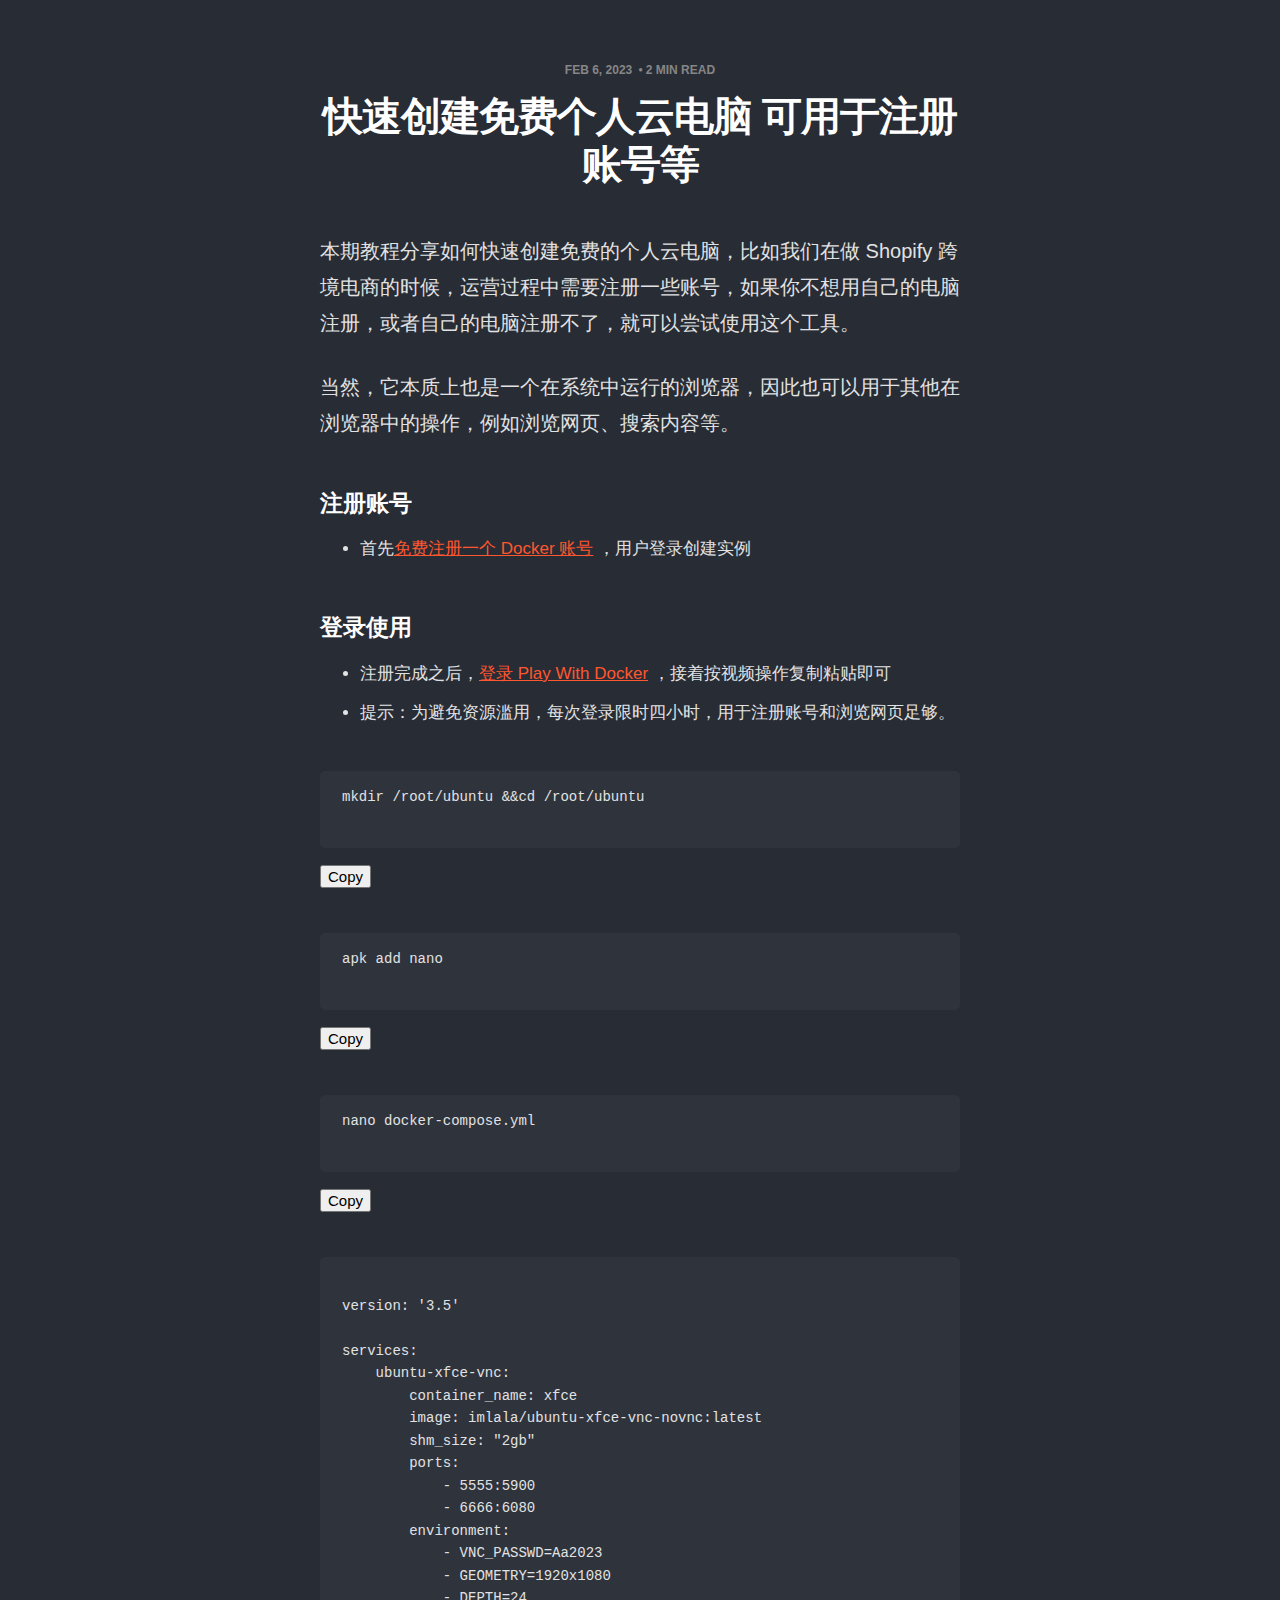
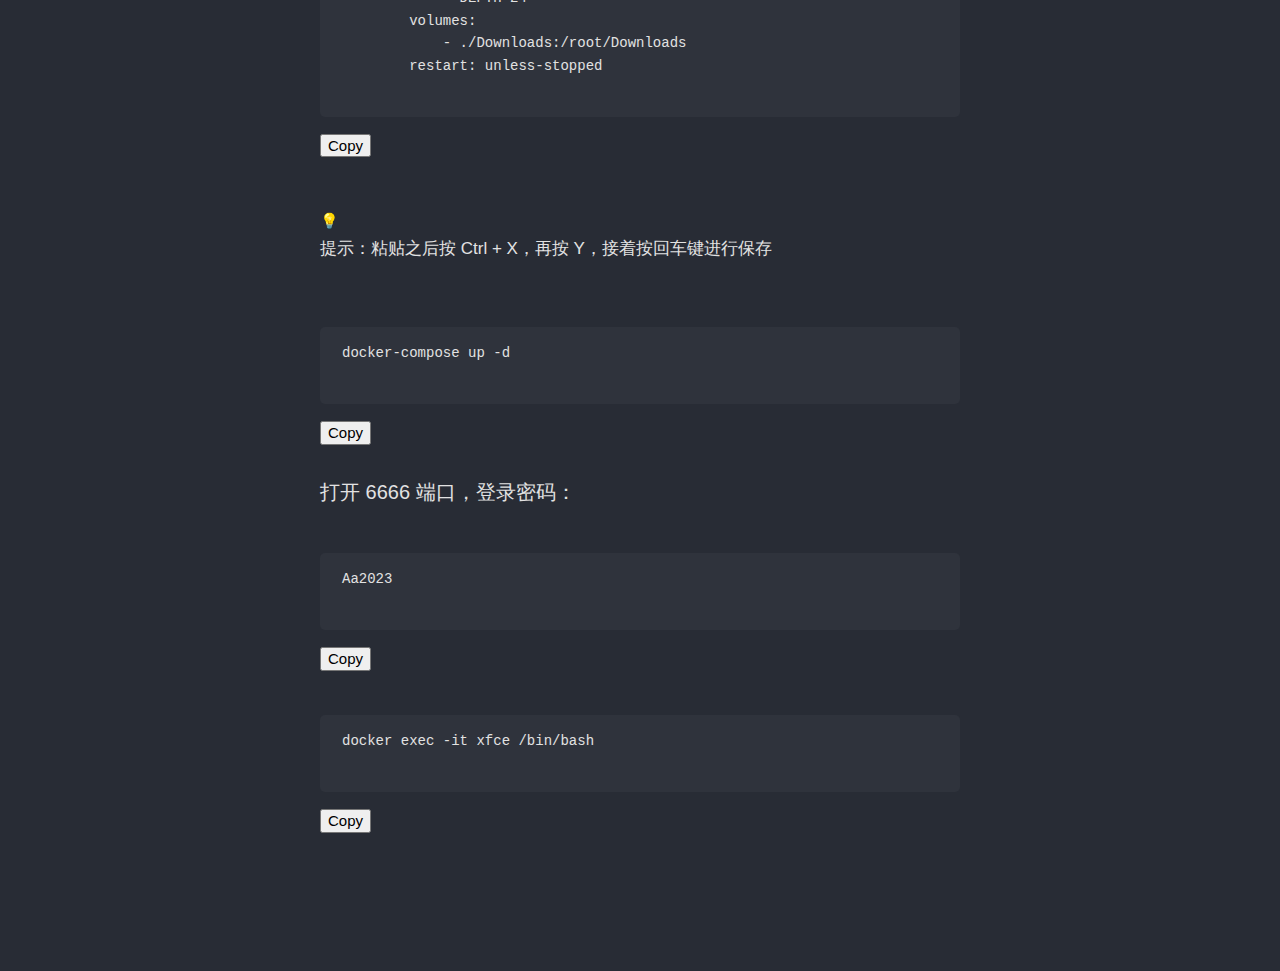
==== dockerdesktop.html @ c909bac1 "Add files via upload" ====
<!DOCTYPE html>
<html lang="en">
    <head>
        <meta charset="utf-8">
        <meta name="viewport" content="width=device-width, initial-scale=1">
        <meta name="ahrefs-site-verification" content="16fef26039db2aa30c9ab691113f0fcd83b87cba6eea56818a71599d41314922">
        <title> 快速创建免费个人云电脑 可用于注册账号等</title>
        <link rel="preload" href="3wotYKNnBQ.woff2" as="font" type="font/woff2" crossorigin/>
        <link rel="preload" href="shopify.css" as="style" onload="this.onload=null;this.rel='stylesheet'">
        <noscript>
            <link rel="stylesheet" href="shopify.css">
        </noscript>
        <style type="text/css">
            body {
                line-height: 1.8!important;
            }

            .single-content.gh-content.kg-canvas p {
                font-size: 2rem;
            }

            .topic-more {
                text-decoration: underline
            }

            .white_search_icon {
                color: #fff
            }

            .footer-nav .menu-item,.logo-text {
                color: #9e9e9e!important
            }

            @media screen and (max-width: 768px) {
                .footer-nav .menu-item {
                    margin:0 8px!important;
                    height: 50px
                }

                .mb_block {
                    display: block;
                }

                .mb_hide {
                    display: none;
                }
            }

            .footer-fishes {
                text-align: center;
                position: absolute;
                width: 100%;
                top: 75%
            }

            .fly-fish {
                z-index: -1;
                line-height: 0;
                height: 55vh
            }

            .notification {
                pointer-events: none;
                z-index: 90
            }

            .button {
                text-transform: uppercase
            }

            .button.loading .icon-loading,.theme-dark .theme-icon-dark,main {
                display: block
            }

            [type=checkbox],[type=radio] {
                padding: 0;
                box-sizing: border-box
            }

            .button-icon,.button-text,a,h1,h2,h3,h4,h5,h6 {
                color: var(--darker-gray-color)
            }

            button {
                overflow: visible
            }

            .logo,.menu-item-more,div[class^=col-] {
                position: relative
            }

            .button,body {
                background-color: var(--white-color)
            }

            table:not(.highlight) th {
                text-align: left
            }

            .feed-title {
                text-overflow: ellipsis
            }

            .feed-title {
                white-space: nowrap
            }

            html {
                -webkit-text-size-adjust: 100%
            }

            [type=checkbox],[type=radio],html {
                box-sizing: border-box
            }

            html {
                line-height: 1.15
            }

            h1 {
                font-size: 2em
            }

            code {
                font-family: monospace;
                font-size: 1em
            }

            a {
                background-color: transparent;
                text-decoration: none;
                transition: color .1s var(--animation-base)
            }

            b {
                font-weight: bolder
            }

            button {
                font-family: inherit;
                font-size: 100%;
                line-height: 1.15;
                margin: 0
            }

            body,h1,h2,h3,h4,h5,h6 {
                font-family: var(--font-base)
            }

            button {
                text-transform: none
            }

            [type=button],[type=reset],[type=submit],button {
                -webkit-appearance: button
            }

            [type=button]::-moz-focus-inner,[type=reset]::-moz-focus-inner,[type=submit]::-moz-focus-inner,button::-moz-focus-inner {
                border-style: none;
                padding: 0
            }

            [type=button]:-moz-focusring,[type=reset]:-moz-focusring,[type=submit]:-moz-focusring,button:-moz-focusring {
                outline: ButtonText dotted 1px
            }

            [type=number]::-webkit-inner-spin-button,[type=number]::-webkit-outer-spin-button {
                height: auto
            }

            [type=search] {
                -webkit-appearance: textfield;
                outline-offset: -2px
            }

            [type=search]::-webkit-search-decoration {
                -webkit-appearance: none
            }

            ::-webkit-file-upload-button {
                -webkit-appearance: button;
                font: inherit
            }

            summary {
                display: list-item
            }

            .button .icon-loading,.menu-item[href*="..."],.menu-item[href*="..."]~.menu-item,.search-button .icon-close,.theme-icon-dark,[hidden],template {
                display: none
            }

            :root {
                --brand-color: var(--ghost-accent-color, #ff572f);
                --primary-text-color: #333;
                --secondary-text-color: #999;
                --white-color: #fff;
                --lighter-gray-color: #f6f6f6;
                --light-gray-color: #e6e6e6;
                --mid-gray-color: #ccc;
                --dark-gray-color: #444;
                --darker-gray-color: #1a1a1a;
                --black-color: #000;
                --green-color: #28a745;
                --orange-color: #ffc107;
                --red-color: #dc3545;
                --facebook-color: #3b5998;
                --twitter-color: #1da1f2;
                --rss-color: #f26522;
                --animation-base: ease-in-out;
                --font-base: Mulish,-apple-system,BlinkMacSystemFont,Segoe UI,Helvetica,Arial,sans-serif;
                --font-serif: Lora,Times,serif;
                --font-mono: Menlo,Consolas,Monaco,Liberation Mono,Lucida Console,monospace;
                --navbar-height: 80px
            }

            html {
                font-size: 62.5%
            }

            *,:after,:before {
                box-sizing: inherit
            }

            body {
                margin: 0;
                text-rendering: optimizeLegibility;
                -webkit-font-smoothing: antialiased;
                -moz-osx-font-smoothing: grayscale;
                color: var(--primary-text-color);
                font-size: 1.5rem;
                line-height: 1.6;
                word-break: break-word
            }

            :not(pre)>code {
                background-color: var(--lighter-gray-color)
            }

            .button-icon:hover .icon,.feed:hover .feed-title,a:hover {
                opacity: .8
            }

            h1,h2,h3,h4,h5,h6 {
                font-weight: 800;
                line-height: 1.3;
                margin: 0 0 1.5rem
            }

            .feed-icon,.footer-nav .menu-item,table:not(.highlight) th {
                color: var(--secondary-text-color)
            }

            .header-right .menu-item {
                margin: 0
            }

            .container {
                margin-left: auto;
                margin-right: auto
            }

            ul {
                padding-left: 2rem
            }

            code {
                font-family: var(--font-mono);
                font-size: 14px
            }

            :not(pre)>code {
                border-radius: 3px;
                padding: .3rem .4rem
            }

            table:not(.highlight) {
                border-collapse: collapse;
                font-size: 1.5rem;
                width: 100%;
                word-break: normal
            }

            table:not(.highlight):not(.table) {
                -webkit-overflow-scrolling: touch;
                display: inline-block;
                overflow-x: auto;
                white-space: nowrap
            }

            .feed+.feed {
                border-top: 1px solid var(--light-gray-color)
            }

            table:not(.highlight) th {
                line-height: 1.5;
                padding: 1rem 1.5rem
            }

            .button:hover {
                border-color: var(--mid-gray-color)
            }

            .container {
                max-width: calc(1130px + 8vw);
                padding-left: 4vw;
                padding-right: 4vw;
                width: 100%
            }

            .row {
                display: flex;
                flex-wrap: wrap;
                margin-left: -20px;
                margin-right: -20px
            }

            div[class^=col-] {
                min-height: 1px;
                padding-left: 20px;
                padding-right: 20px;
                width: 100%
            }

            .col-1 {
                flex: 0 0 8.333333%;
                max-width: 8.333333%
            }

            .col-2 {
                flex: 0 0 16.666667%;
                max-width: 16.666667%
            }

            .col-3 {
                flex: 0 0 25%;
                max-width: 25%
            }

            .col-4 {
                flex: 0 0 33.333333%;
                max-width: 33.333333%
            }

            .col-5 {
                flex: 0 0 41.666667%;
                max-width: 41.666667%
            }

            .col-6 {
                flex: 0 0 50%;
                max-width: 50%
            }

            .col-7 {
                flex: 0 0 58.333333%;
                max-width: 58.333333%
            }

            .col-8 {
                flex: 0 0 66.666667%;
                max-width: 66.666667%
            }

            .col-9 {
                flex: 0 0 75%;
                max-width: 75%
            }

            .col-10 {
                flex: 0 0 83.333333%;
                max-width: 83.333333%
            }

            .col-11 {
                flex: 0 0 91.666667%;
                max-width: 91.666667%
            }

            .col-12 {
                flex: 0 0 100%;
                max-width: 100%
            }

            @media (min-width: 768px) {
                .col-md-1 {
                    flex:0 0 8.333333%;
                    max-width: 8.333333%
                }

                .col-md-2 {
                    flex: 0 0 16.666667%;
                    max-width: 16.666667%
                }

                .col-md-3 {
                    flex: 0 0 25%;
                    max-width: 25%
                }

                .col-md-4 {
                    flex: 0 0 33.333333%;
                    max-width: 33.333333%
                }

                .col-md-5 {
                    flex: 0 0 41.666667%;
                    max-width: 41.666667%
                }

                .col-md-6 {
                    flex: 0 0 50%;
                    max-width: 50%
                }

                .col-md-7 {
                    flex: 0 0 58.333333%;
                    max-width: 58.333333%
                }

                .col-md-8 {
                    flex: 0 0 66.666667%;
                    max-width: 66.666667%
                }

                .col-md-9 {
                    flex: 0 0 75%;
                    max-width: 75%
                }

                .col-md-10 {
                    flex: 0 0 83.333333%;
                    max-width: 83.333333%
                }

                .col-md-11 {
                    flex: 0 0 91.666667%;
                    max-width: 91.666667%
                }

                .col-md-12 {
                    flex: 0 0 100%;
                    max-width: 100%
                }
            }

            .button,.button-icon {
                align-items: center;
                display: inline-flex
            }

            .button {
                border: 1px solid var(--light-gray-color);
                border-radius: 3px;
                color: var(--brand-color);
                cursor: pointer;
                font-size: 11px;
                font-weight: 800;
                height: 36px;
                justify-content: center;
                letter-spacing: .5px;
                outline: 0;
                padding: 0 15px
            }

            .button-icon,.button-text {
                background-color: transparent;
                border: 0
            }

            .button-icon,.button-text {
                padding: 0;
                cursor: pointer;
                outline: 0
            }

            .button:hover,.footer-nav .menu-item:hover {
                opacity: 1
            }

            .button.loading {
                text-indent: -9999px
            }

            .button-icon {
                height: 30px;
                justify-content: center;
                width: 30px
            }

            .footer-nav,.main-nav,.site-footer,.site-header {
                align-items: center;
                display: flex
            }

            .button-text {
                line-height: inherit
            }

            symbol {
                fill: currentColor
            }

            .icon {
                height: 20px;
                width: 20px
            }

            .icon-loading {
                height: 26px;
                width: 26px
            }

            .site {
                display: flex;
                flex-direction: column;
                min-height: 100vh
            }

            .site-content {
                flex-grow: 1;
                padding: 6rem 0
            }

            .site-header {
                height: var(--navbar-height)
            }

            .header-left,.header-right {
                align-items: center;
                display: flex;
                flex: 2
            }

            .header-right {
                justify-content: flex-end
            }

            .header-right .menu-item+.menu-item {
                margin-left: 2rem
            }

            .logo-text {
                color: var(--secondary-text-color);
                font-size: 1.8rem;
                font-weight: 800
            }

            .logo-image {
                max-height: 50px
            }

            .logo-image.white {
                left: 0;
                opacity: 0;
                position: absolute;
                top: 0
            }

            .menu-item {
                font-weight: 700;
                margin: 0 1.5rem
            }

            .menu-item-button {
                margin: 0 .7rem
            }

            .menu-item-more .icon {
                height: 24px;
                width: 24px
            }

            .site-footer {
                flex-direction: column;
                padding: 3rem 0 4.5rem
            }

            .footer-nav {
                flex-wrap: wrap;
                justify-content: center;
                margin-top: .5rem
            }

            .footer-nav .menu-item {
                align-items: center;
                display: flex;
                font-size: 1.8rem;
                font-weight: 400;
                margin: 0
            }

            .footer-nav .menu-item+.menu-item:before {
                content: "\02022";
                font-family: serif;
                line-height: 1;
                padding: 0 .7rem
            }

            .theme-icon {
                height: 1.1rem;
                width: 1.1rem
            }

            .tag-list-item+.tag-list-item,.theme-text {
                margin-left: .3rem
            }

            .feed,.feed-title {
                overflow: hidden
            }

            .tag-list-item:before,.tag-name:before {
                content: "#"
            }

            .feed {
                align-items: center;
                display: flex;
                line-height: 1;
                padding: 1.5rem 0;
                position: relative
            }

            .feed:hover .feed-right {
                margin-right: 1.6rem
            }

            .feed:hover .feed-icon {
                transform: translateX(.4rem)
            }

            .feed-title {
                flex-grow: 1;
                font-size: 1.6rem;
                font-weight: 400;
                margin-bottom: 0;
                padding-right: 1rem
            }

            .feed-right {
                align-items: center;
                display: flex;
                transition: margin .2s var(--animation-base)
            }

            .feed-icon {
                height: 16px;
                position: absolute;
                right: 0;
                transform: translateX(2rem);
                transition: transform .2s var(--animation-base);
                width: 16px
            }

            @-webkit-keyframes scaleOut {
                0% {
                    transform: scale(0)
                }

                to {
                    opacity: 0;
                    transform: scale(1)
                }
            }

            @keyframes scaleOut {
                0% {
                    transform: scale(0)
                }

                to {
                    opacity: 0;
                    transform: scale(1)
                }
            }

            .tag {
                margin-bottom: 4.5rem;
                text-align: center
            }

            .tag-name {
                color: var(--brand-color);
                font-size: 2.4rem;
                margin-bottom: 0
            }

            .tag-description {
                margin: 1rem auto 0;
                max-width: 500px
            }

            .tag-list {
                font-weight: 700;
                margin-top: 2rem
            }

            .notification {
                align-items: center;
                background-color: var(--white-color);
                display: flex
            }

            .notification {
                border-top: 3px solid var(--green-color);
                font-size: 1.6rem;
                font-weight: 700;
                justify-content: center;
                left: 0;
                line-height: 1.4;
                padding: 20px 60px;
                position: fixed;
                right: 0;
                top: 0;
                transform: translateY(-100%);
                transition-duration: .3s;
                transition-property: box-shadow,transform;
                transition-timing-function: var(--animation-base);
                visibility: hidden
            }

            .notification-close {
                margin-top: -15px;
                position: absolute;
                right: 15px;
                top: 50%
            }

            @media (max-width: 767px) {
                :root {
                    --navbar-height:70px
                }

                .site-content {
                    padding: 3rem 0
                }

                .tag {
                    margin-bottom: 2.5rem
                }

                .notification {
                    justify-content: flex-start;
                    padding: 15px 60px 15px 20px
                }
            }

            .theme-dark .logo-image.logo-image.white {
                opacity: 1
            }

            @-webkit-keyframes clockwise {
                0% {
                    transform: rotate(0)
                }

                to {
                    transform: rotate(1turn)
                }
            }

            @keyframes clockwise {
                0% {
                    transform: rotate(0)
                }

                to {
                    transform: rotate(1turn)
                }
            }

            @-webkit-keyframes donut-rotate {
                0%,to {
                    transform: rotate(0)
                }

                50% {
                    transform: rotate(-140deg)
                }
            }

            @keyframes donut-rotate {
                0%,to {
                    transform: rotate(0)
                }

                50% {
                    transform: rotate(-140deg)
                }
            }

            .theme-dark .logo-image.white+.logo-image {
                opacity: 0
            }

            @-webkit-keyframes bounceIn {
                0%,20%,40%,60%,80%,to {
                    -webkit-animation-timing-function: cubic-bezier(.215,.61,.355,1);
                    animation-timing-function: cubic-bezier(.215,.61,.355,1)
                }

                0% {
                    opacity: 0;
                    transform: scale3d(.7,.7,.7)
                }

                40% {
                    transform: scale3d(1.1,1.1,1.1)
                }

                to {
                    opacity: 1;
                    transform: scaleX(1)
                }
            }

            @keyframes bounceIn {
                0%,20%,40%,60%,80%,to {
                    -webkit-animation-timing-function: cubic-bezier(.215,.61,.355,1);
                    animation-timing-function: cubic-bezier(.215,.61,.355,1)
                }

                0% {
                    opacity: 0;
                    transform: scale3d(.7,.7,.7)
                }

                40% {
                    transform: scale3d(1.1,1.1,1.1)
                }

                to {
                    opacity: 1;
                    transform: scaleX(1)
                }
            }

            @-webkit-keyframes zoomOut {
                0% {
                    opacity: 1
                }

                50% {
                    opacity: 0;
                    transform: scale3d(.7,.7,.7)
                }

                to {
                    opacity: 0
                }
            }

            @keyframes zoomOut {
                0% {
                    opacity: 1
                }

                50% {
                    opacity: 0;
                    transform: scale3d(.7,.7,.7)
                }

                to {
                    opacity: 0
                }
            }

            .theme-dark:root {
                --primary-text-color: #e2e2e2;
                --secondary-text-color: #868686;
                --white-color: #282c35;
                --lighter-gray-color: #2f333c;
                --light-gray-color: #3b3e46;
                --mid-gray-color: #666;
                --dark-gray-color: #e6e6e6;
                --darker-gray-color: #fff
            }

            @media (prefers-color-scheme: dark) {
                html:not(.theme-light):root {
                    --primary-text-color:#e2e2e2;
                    --secondary-text-color: #868686;
                    --white-color: #282c35;
                    --lighter-gray-color: #2f333c;
                    --light-gray-color: #3b3e46;
                    --mid-gray-color: #666;
                    --dark-gray-color: #e6e6e6;
                    --darker-gray-color: #fff
                }

                html:not(.theme-light) .logo-image.white+.logo-image {
                    opacity: 0
                }

                html:not(.theme-light) .logo-image.logo-image.white {
                    opacity: 1
                }
            }

            @font-face {
                font-family: Lora;
                font-style: italic;
                font-weight: 400;
                font-display: swap;
                src: url(https://fonts.gstatic.com/s/lora/v26/0QIhMX1D_JOuMw_LLPtLtfOm84TX.woff2) format("woff2");
                unicode-range: U+0460-052F,U+1C80-1C88,U+20B4,U+2DE0-2DFF,U+A640-A69F,U+FE2E-FE2F
            }

            @font-face {
                font-family: Lora;
                font-style: italic;
                font-weight: 400;
                font-display: swap;
                src: url(https://fonts.gstatic.com/s/lora/v26/0QIhMX1D_JOuMw_LJftLtfOm84TX.woff2) format("woff2");
                unicode-range: U+0301,U+0400-045F,U+0490-0491,U+04B0-04B1,U+2116
            }

            @font-face {
                font-family: Lora;
                font-style: italic;
                font-weight: 400;
                font-display: swap;
                src: url(https://fonts.gstatic.com/s/lora/v26/0QIhMX1D_JOuMw_LLvtLtfOm84TX.woff2) format("woff2");
                unicode-range: U+0102-0103,U+0110-0111,U+0128-0129,U+0168-0169,U+01A0-01A1,U+01AF-01B0,U+1EA0-1EF9,U+20AB
            }

            @font-face {
                font-family: Lora;
                font-style: italic;
                font-weight: 400;
                font-display: swap;
                src: url(https://fonts.gstatic.com/s/lora/v26/0QIhMX1D_JOuMw_LL_tLtfOm84TX.woff2) format("woff2");
                unicode-range: U+0100-024F,U+0259,U+1E00-1EFF,U+2020,U+20A0-20AB,U+20AD-20CF,U+2113,U+2C60-2C7F,U+A720-A7FF
            }

            @font-face {
                font-family: Lora;
                font-style: italic;
                font-weight: 400;
                font-display: swap;
                src: url(https://fonts.gstatic.com/s/lora/v26/0QIhMX1D_JOuMw_LIftLtfOm8w.woff2) format("woff2");
                unicode-range: U+0000-00FF,U+0131,U+0152-0153,U+02BB-02BC,U+02C6,U+02DA,U+02DC,U+2000-206F,U+2074,U+20AC,U+2122,U+2191,U+2193,U+2212,U+2215,U+FEFF,U+FFFD
            }

            @font-face {
                font-family: Lora;
                font-style: italic;
                font-weight: 700;
                font-display: swap;
                src: url(https://fonts.gstatic.com/s/lora/v26/0QIhMX1D_JOuMw_LLPtLtfOm84TX.woff2) format("woff2");
                unicode-range: U+0460-052F,U+1C80-1C88,U+20B4,U+2DE0-2DFF,U+A640-A69F,U+FE2E-FE2F
            }

            @font-face {
                font-family: Lora;
                font-style: italic;
                font-weight: 700;
                font-display: swap;
                src: url(https://fonts.gstatic.com/s/lora/v26/0QIhMX1D_JOuMw_LJftLtfOm84TX.woff2) format("woff2");
                unicode-range: U+0301,U+0400-045F,U+0490-0491,U+04B0-04B1,U+2116
            }

            @font-face {
                font-family: Lora;
                font-style: italic;
                font-weight: 700;
                font-display: swap;
                src: url(https://fonts.gstatic.com/s/lora/v26/0QIhMX1D_JOuMw_LLvtLtfOm84TX.woff2) format("woff2");
                unicode-range: U+0102-0103,U+0110-0111,U+0128-0129,U+0168-0169,U+01A0-01A1,U+01AF-01B0,U+1EA0-1EF9,U+20AB
            }

            @font-face {
                font-family: Lora;
                font-style: italic;
                font-weight: 700;
                font-display: swap;
                src: url(https://fonts.gstatic.com/s/lora/v26/0QIhMX1D_JOuMw_LL_tLtfOm84TX.woff2) format("woff2");
                unicode-range: U+0100-024F,U+0259,U+1E00-1EFF,U+2020,U+20A0-20AB,U+20AD-20CF,U+2113,U+2C60-2C7F,U+A720-A7FF
            }

            @font-face {
                font-family: Lora;
                font-style: italic;
                font-weight: 700;
                font-display: swap;
                src: url(https://fonts.gstatic.com/s/lora/v26/0QIhMX1D_JOuMw_LIftLtfOm8w.woff2) format("woff2");
                unicode-range: U+0000-00FF,U+0131,U+0152-0153,U+02BB-02BC,U+02C6,U+02DA,U+02DC,U+2000-206F,U+2074,U+20AC,U+2122,U+2191,U+2193,U+2212,U+2215,U+FEFF,U+FFFD
            }

            @font-face {
                font-family: Lora;
                font-style: normal;
                font-weight: 400;
                font-display: swap;
                src: url(https://fonts.gstatic.com/s/lora/v26/0QIvMX1D_JOuMwf7I_FMl_GW8g.woff2) format("woff2");
                unicode-range: U+0460-052F,U+1C80-1C88,U+20B4,U+2DE0-2DFF,U+A640-A69F,U+FE2E-FE2F
            }

            @font-face {
                font-family: Lora;
                font-style: normal;
                font-weight: 400;
                font-display: swap;
                src: url(https://fonts.gstatic.com/s/lora/v26/0QIvMX1D_JOuMw77I_FMl_GW8g.woff2) format("woff2");
                unicode-range: U+0301,U+0400-045F,U+0490-0491,U+04B0-04B1,U+2116
            }

            @font-face {
                font-family: Lora;
                font-style: normal;
                font-weight: 400;
                font-display: swap;
                src: url(https://fonts.gstatic.com/s/lora/v26/0QIvMX1D_JOuMwX7I_FMl_GW8g.woff2) format("woff2");
                unicode-range: U+0102-0103,U+0110-0111,U+0128-0129,U+0168-0169,U+01A0-01A1,U+01AF-01B0,U+1EA0-1EF9,U+20AB
            }

            @font-face {
                font-family: Lora;
                font-style: normal;
                font-weight: 400;
                font-display: swap;
                src: url(https://fonts.gstatic.com/s/lora/v26/0QIvMX1D_JOuMwT7I_FMl_GW8g.woff2) format("woff2");
                unicode-range: U+0100-024F,U+0259,U+1E00-1EFF,U+2020,U+20A0-20AB,U+20AD-20CF,U+2113,U+2C60-2C7F,U+A720-A7FF
            }

            @font-face {
                font-family: Lora;
                font-style: normal;
                font-weight: 400;
                font-display: swap;
                src: url(https://fonts.gstatic.com/s/lora/v26/0QIvMX1D_JOuMwr7I_FMl_E.woff2) format("woff2");
                unicode-range: U+0000-00FF,U+0131,U+0152-0153,U+02BB-02BC,U+02C6,U+02DA,U+02DC,U+2000-206F,U+2074,U+20AC,U+2122,U+2191,U+2193,U+2212,U+2215,U+FEFF,U+FFFD
            }

            @font-face {
                font-family: Lora;
                font-style: normal;
                font-weight: 700;
                font-display: swap;
                src: url(https://fonts.gstatic.com/s/lora/v26/0QIvMX1D_JOuMwf7I_FMl_GW8g.woff2) format("woff2");
                unicode-range: U+0460-052F,U+1C80-1C88,U+20B4,U+2DE0-2DFF,U+A640-A69F,U+FE2E-FE2F
            }

            @font-face {
                font-family: Lora;
                font-style: normal;
                font-weight: 700;
                font-display: swap;
                src: url(https://fonts.gstatic.com/s/lora/v26/0QIvMX1D_JOuMw77I_FMl_GW8g.woff2) format("woff2");
                unicode-range: U+0301,U+0400-045F,U+0490-0491,U+04B0-04B1,U+2116
            }

            @font-face {
                font-family: Lora;
                font-style: normal;
                font-weight: 700;
                font-display: swap;
                src: url(https://fonts.gstatic.com/s/lora/v26/0QIvMX1D_JOuMwX7I_FMl_GW8g.woff2) format("woff2");
                unicode-range: U+0102-0103,U+0110-0111,U+0128-0129,U+0168-0169,U+01A0-01A1,U+01AF-01B0,U+1EA0-1EF9,U+20AB
            }

            @font-face {
                font-family: Lora;
                font-style: normal;
                font-weight: 700;
                font-display: swap;
                src: url(https://fonts.gstatic.com/s/lora/v26/0QIvMX1D_JOuMwT7I_FMl_GW8g.woff2) format("woff2");
                unicode-range: U+0100-024F,U+0259,U+1E00-1EFF,U+2020,U+20A0-20AB,U+20AD-20CF,U+2113,U+2C60-2C7F,U+A720-A7FF
            }

            @font-face {
                font-family: Lora;
                font-style: normal;
                font-weight: 700;
                font-display: swap;
                src: url(https://fonts.gstatic.com/s/lora/v26/0QIvMX1D_JOuMwr7I_FMl_E.woff2) format("woff2");
                unicode-range: U+0000-00FF,U+0131,U+0152-0153,U+02BB-02BC,U+02C6,U+02DA,U+02DC,U+2000-206F,U+2074,U+20AC,U+2122,U+2191,U+2193,U+2212,U+2215,U+FEFF,U+FFFD
            }

            @font-face {
                font-family: Mulish;
                font-style: italic;
                font-weight: 400;
                font-display: swap;
                src: url(https://fonts.gstatic.com/s/mulish/v12/1Pttg83HX_SGhgqk2joiaqRFB_ie_Vo.woff2) format("woff2");
                unicode-range: U+0460-052F,U+1C80-1C88,U+20B4,U+2DE0-2DFF,U+A640-A69F,U+FE2E-FE2F
            }

            @font-face {
                font-family: Mulish;
                font-style: italic;
                font-weight: 400;
                font-display: swap;
                src: url(https://fonts.gstatic.com/s/mulish/v12/1Pttg83HX_SGhgqk2joraqRFB_ie_Vo.woff2) format("woff2");
                unicode-range: U+0301,U+0400-045F,U+0490-0491,U+04B0-04B1,U+2116
            }

            @font-face {
                font-family: Mulish;
                font-style: italic;
                font-weight: 400;
                font-display: swap;
                src: url(https://fonts.gstatic.com/s/mulish/v12/1Pttg83HX_SGhgqk2jogaqRFB_ie_Vo.woff2) format("woff2");
                unicode-range: U+0102-0103,U+0110-0111,U+0128-0129,U+0168-0169,U+01A0-01A1,U+01AF-01B0,U+1EA0-1EF9,U+20AB
            }

            @font-face {
                font-family: Mulish;
                font-style: italic;
                font-weight: 400;
                font-display: swap;
                src: url(https://fonts.gstatic.com/s/mulish/v12/1Pttg83HX_SGhgqk2johaqRFB_ie_Vo.woff2) format("woff2");
                unicode-range: U+0100-024F,U+0259,U+1E00-1EFF,U+2020,U+20A0-20AB,U+20AD-20CF,U+2113,U+2C60-2C7F,U+A720-A7FF
            }

            @font-face {
                font-family: Mulish;
                font-style: italic;
                font-weight: 400;
                font-display: swap;
                src: url(https://shopify2006.com/content/images/size/3wotYKNnBQ.woff2) format("woff2");
                unicode-range: U+0000-00FF,U+0131,U+0152-0153,U+02BB-02BC,U+02C6,U+02DA,U+02DC,U+2000-206F,U+2074,U+20AC,U+2122,U+2191,U+2193,U+2212,U+2215,U+FEFF,U+FFFD
            }

            @font-face {
                font-family: Mulish;
                font-style: italic;
                font-weight: 700;
                font-display: swap;
                src: url(https://fonts.gstatic.com/s/mulish/v12/1Pttg83HX_SGhgqk2joiaqRFB_ie_Vo.woff2) format("woff2");
                unicode-range: U+0460-052F,U+1C80-1C88,U+20B4,U+2DE0-2DFF,U+A640-A69F,U+FE2E-FE2F
            }

            @font-face {
                font-family: Mulish;
                font-style: italic;
                font-weight: 700;
                font-display: swap;
                src: url(https://fonts.gstatic.com/s/mulish/v12/1Pttg83HX_SGhgqk2joraqRFB_ie_Vo.woff2) format("woff2");
                unicode-range: U+0301,U+0400-045F,U+0490-0491,U+04B0-04B1,U+2116
            }

            @font-face {
                font-family: Mulish;
                font-style: italic;
                font-weight: 700;
                font-display: swap;
                src: url(https://fonts.gstatic.com/s/mulish/v12/1Pttg83HX_SGhgqk2jogaqRFB_ie_Vo.woff2) format("woff2");
                unicode-range: U+0102-0103,U+0110-0111,U+0128-0129,U+0168-0169,U+01A0-01A1,U+01AF-01B0,U+1EA0-1EF9,U+20AB
            }

            @font-face {
                font-family: Mulish;
                font-style: italic;
                font-weight: 700;
                font-display: swap;
                src: url(https://fonts.gstatic.com/s/mulish/v12/1Pttg83HX_SGhgqk2johaqRFB_ie_Vo.woff2) format("woff2");
                unicode-range: U+0100-024F,U+0259,U+1E00-1EFF,U+2020,U+20A0-20AB,U+20AD-20CF,U+2113,U+2C60-2C7F,U+A720-A7FF
            }

            @font-face {
                font-family: Mulish;
                font-style: italic;
                font-weight: 700;
                font-display: swap;
                src: url(https://shopify2006.com/content/images/size/3wotYKNnBQ.woff2) format("woff2");
                unicode-range: U+0000-00FF,U+0131,U+0152-0153,U+02BB-02BC,U+02C6,U+02DA,U+02DC,U+2000-206F,U+2074,U+20AC,U+2122,U+2191,U+2193,U+2212,U+2215,U+FEFF,U+FFFD
            }

            @font-face {
                font-family: Mulish;
                font-style: normal;
                font-weight: 400;
                font-display: swap;
                src: url(https://fonts.gstatic.com/s/mulish/v12/1Ptvg83HX_SGhgqk0gotYKNnBcif.woff2) format("woff2");
                unicode-range: U+0460-052F,U+1C80-1C88,U+20B4,U+2DE0-2DFF,U+A640-A69F,U+FE2E-FE2F
            }

            @font-face {
                font-family: Mulish;
                font-style: normal;
                font-weight: 400;
                font-display: swap;
                src: url(https://fonts.gstatic.com/s/mulish/v12/1Ptvg83HX_SGhgqk2wotYKNnBcif.woff2) format("woff2");
                unicode-range: U+0301,U+0400-045F,U+0490-0491,U+04B0-04B1,U+2116
            }

            @font-face {
                font-family: Mulish;
                font-style: normal;
                font-weight: 400;
                font-display: swap;
                src: url(https://fonts.gstatic.com/s/mulish/v12/1Ptvg83HX_SGhgqk0AotYKNnBcif.woff2) format("woff2");
                unicode-range: U+0102-0103,U+0110-0111,U+0128-0129,U+0168-0169,U+01A0-01A1,U+01AF-01B0,U+1EA0-1EF9,U+20AB
            }

            @font-face {
                font-family: Mulish;
                font-style: normal;
                font-weight: 400;
                font-display: swap;
                src: url(https://fonts.gstatic.com/s/mulish/v12/1Ptvg83HX_SGhgqk0QotYKNnBcif.woff2) format("woff2");
                unicode-range: U+0100-024F,U+0259,U+1E00-1EFF,U+2020,U+20A0-20AB,U+20AD-20CF,U+2113,U+2C60-2C7F,U+A720-A7FF
            }

            @font-face {
                font-family: Mulish;
                font-style: normal;
                font-weight: 400;
                font-display: swap;
                src: url(https://shopify2006.com/content/images/size/3wotYKNnBQ.woff2) format("woff2");
                unicode-range: U+0000-00FF,U+0131,U+0152-0153,U+02BB-02BC,U+02C6,U+02DA,U+02DC,U+2000-206F,U+2074,U+20AC,U+2122,U+2191,U+2193,U+2212,U+2215,U+FEFF,U+FFFD
            }

            @font-face {
                font-family: Mulish;
                font-style: normal;
                font-weight: 700;
                font-display: swap;
                src: url(https://fonts.gstatic.com/s/mulish/v12/1Ptvg83HX_SGhgqk0gotYKNnBcif.woff2) format("woff2");
                unicode-range: U+0460-052F,U+1C80-1C88,U+20B4,U+2DE0-2DFF,U+A640-A69F,U+FE2E-FE2F
            }

            @font-face {
                font-family: Mulish;
                font-style: normal;
                font-weight: 700;
                font-display: swap;
                src: url(https://fonts.gstatic.com/s/mulish/v12/1Ptvg83HX_SGhgqk2wotYKNnBcif.woff2) format("woff2");
                unicode-range: U+0301,U+0400-045F,U+0490-0491,U+04B0-04B1,U+2116
            }

            @font-face {
                font-family: Mulish;
                font-style: normal;
                font-weight: 700;
                font-display: swap;
                src: url(https://fonts.gstatic.com/s/mulish/v12/1Ptvg83HX_SGhgqk0AotYKNnBcif.woff2) format("woff2");
                unicode-range: U+0102-0103,U+0110-0111,U+0128-0129,U+0168-0169,U+01A0-01A1,U+01AF-01B0,U+1EA0-1EF9,U+20AB
            }

            @font-face {
                font-family: Mulish;
                font-style: normal;
                font-weight: 700;
                font-display: swap;
                src: url(https://fonts.gstatic.com/s/mulish/v12/1Ptvg83HX_SGhgqk0QotYKNnBcif.woff2) format("woff2");
                unicode-range: U+0100-024F,U+0259,U+1E00-1EFF,U+2020,U+20A0-20AB,U+20AD-20CF,U+2113,U+2C60-2C7F,U+A720-A7FF
            }

            @font-face {
                font-family: Mulish;
                font-style: normal;
                font-weight: 700;
                font-display: swap;
                src: url(https://shopify2006.com/content/images/size/3wotYKNnBQ.woff2) format("woff2");
                unicode-range: U+0000-00FF,U+0131,U+0152-0153,U+02BB-02BC,U+02C6,U+02DA,U+02DC,U+2000-206F,U+2074,U+20AC,U+2122,U+2191,U+2193,U+2212,U+2215,U+FEFF,U+FFFD
            }

            @font-face {
                font-family: Mulish;
                font-style: normal;
                font-weight: 800;
                font-display: swap;
                src: url(https://fonts.gstatic.com/s/mulish/v12/1Ptvg83HX_SGhgqk0gotYKNnBcif.woff2) format("woff2");
                unicode-range: U+0460-052F,U+1C80-1C88,U+20B4,U+2DE0-2DFF,U+A640-A69F,U+FE2E-FE2F
            }

            @font-face {
                font-family: Mulish;
                font-style: normal;
                font-weight: 800;
                font-display: swap;
                src: url(https://fonts.gstatic.com/s/mulish/v12/1Ptvg83HX_SGhgqk2wotYKNnBcif.woff2) format("woff2");
                unicode-range: U+0301,U+0400-045F,U+0490-0491,U+04B0-04B1,U+2116
            }

            @font-face {
                font-family: Mulish;
                font-style: normal;
                font-weight: 800;
                font-display: swap;
                src: url(https://fonts.gstatic.com/s/mulish/v12/1Ptvg83HX_SGhgqk0AotYKNnBcif.woff2) format("woff2");
                unicode-range: U+0102-0103,U+0110-0111,U+0128-0129,U+0168-0169,U+01A0-01A1,U+01AF-01B0,U+1EA0-1EF9,U+20AB
            }

            @font-face {
                font-family: Mulish;
                font-style: normal;
                font-weight: 800;
                font-display: swap;
                src: url(https://fonts.gstatic.com/s/mulish/v12/1Ptvg83HX_SGhgqk0QotYKNnBcif.woff2) format("woff2");
                unicode-range: U+0100-024F,U+0259,U+1E00-1EFF,U+2020,U+20A0-20AB,U+20AD-20CF,U+2113,U+2C60-2C7F,U+A720-A7FF
            }

            @font-face {
                font-family: Mulish;
                font-style: normal;
                font-weight: 800;
                font-display: swap;
                src: url(https://shopify2006.com/content/images/size/3wotYKNnBQ.woff2) format("woff2");
                unicode-range: U+0000-00FF,U+0131,U+0152-0153,U+02BB-02BC,U+02C6,U+02DA,U+02DC,U+2000-206F,U+2074,U+20AC,U+2122,U+2191,U+2193,U+2212,U+2215,U+FEFF,U+FFFD
            }
        </style>

        <script type="application/ld+json">
            
{
    "@context": "https://schema.org",
    "@type": "Article",

    "headline": "快速创建免费个人云电脑 可用于注册账号等",
    
}
    
        </script>
        <meta name="generator" content="Ghost 5.25"/>
        <link rel="alternate" type="application/rss+xml" title="Shopify Blog" href="https://shopify2006.com/rss/"/>
        <link rel="stylesheet" href="https://shopify2006.com/content/images/size/prism-tomorrow.min.css"/>
        <link rel="stylesheet" href="https://shopify2006.com/content/images/size/prism-toolbar.min.css"/>
        <script>
            var htm = document.getElementsByTagName('html')[0];
            htm.classList.add('theme-dark');
        </script>
        <script defer src="https://shopify2006.com/content/images/size/portal.min.js" data-ghost="https://shopify2006.com/" data-key="defd1f60906479d1449561fe3d" data-api="https://shopify2006.com/ghost/api/content/" crossorigin="anonymous"></script>
    </head>
    <body class="post-template tag-bzhan-jiao-cheng-wen-gao">
        <svg width="0" height="0" style="display: none;">
            <symbol xmlns="http://www.w3.org/2000/svg" viewBox="0 0 32 32" id="arrow-left">
                <path d="M26.667 14.667v2.667h-16L18 24.667l-1.893 1.893L5.547 16l10.56-10.56L18 7.333l-7.333 7.333h16z"></path>
            </symbol>
            <symbol xmlns="http://www.w3.org/2000/svg" viewBox="0 0 32 32" id="arrow-right">
                <path d="M5.333 14.667v2.667h16L14 24.667l1.893 1.893L26.453 16 15.893 5.44 14 7.333l7.333 7.333h-16z"></path>
            </symbol>
            <symbol xmlns="http://www.w3.org/2000/svg" viewBox="0 0 32 32" id="brightness-2">
                <path d="M13.333 2.667c-2.427 0-4.707.667-6.667 1.8 4 2.307 6.667 6.6 6.667 11.533s-2.667 9.227-6.667 11.533c1.96 1.133 4.24 1.8 6.667 1.8 7.36 0 13.333-5.973 13.333-13.333S20.693 2.667 13.333 2.667z"></path>
            </symbol>
            <symbol xmlns="http://www.w3.org/2000/svg" viewBox="0 0 32 32" id="chevron-left">
                <path d="M20.547 22.107L14.44 16l6.107-6.12L18.667 8l-8 8 8 8 1.88-1.893z"></path>
            </symbol>
            <symbol xmlns="http://www.w3.org/2000/svg" viewBox="0 0 32 32" id="chevron-right">
                <path d="M11.453 22.107L17.56 16l-6.107-6.12L13.333 8l8 8-8 8-1.88-1.893z"></path>
            </symbol>
            <symbol xmlns="http://www.w3.org/2000/svg" viewBox="0 0 32 32" id="circle-half-full">
                <path d="M16 2.667c-7.36 0-13.333 5.973-13.333 13.333s5.973 13.333 13.333 13.333c7.36 0 13.333-5.973 13.333-13.333s-5.973-13.333-13.333-13.333zM16 5.333c5.893 0 10.667 4.773 10.667 10.667s-4.773 10.667-10.667 10.667v-21.333z"></path>
            </symbol>
            <symbol xmlns="http://www.w3.org/2000/svg" viewBox="0 0 32 32" id="dots-horizontal">
                <path d="M21.333 16c0-1.473 1.194-2.667 2.667-2.667v0c1.473 0 2.667 1.194 2.667 2.667v0c0 1.473-1.194 2.667-2.667 2.667v0c-1.473 0-2.667-1.194-2.667-2.667v0zM13.333 16c0-1.473 1.194-2.667 2.667-2.667v0c1.473 0 2.667 1.194 2.667 2.667v0c0 1.473-1.194 2.667-2.667 2.667v0c-1.473 0-2.667-1.194-2.667-2.667v0zM5.333 16c0-1.473 1.194-2.667 2.667-2.667v0c1.473 0 2.667 1.194 2.667 2.667v0c0 1.473-1.194 2.667-2.667 2.667v0c-1.473 0-2.667-1.194-2.667-2.667v0z"></path>
            </symbol>
            <symbol xmlns="http://www.w3.org/2000/svg" viewBox="0 0 32 32" id="facebook-box">
                <path d="M6.667 4h18.667c1.467 0 2.667 1.2 2.667 2.667v18.667c0 1.467-1.2 2.667-2.667 2.667H6.667A2.675 2.675 0 0 1 4 25.334V6.667C4 5.2 5.2 4 6.667 4zM24 6.667h-3.333A4.672 4.672 0 0 0 16 11.334v3.333h-2.667v4H16V28h4v-9.333h4v-4h-4V12c0-.733.6-1.333 1.333-1.333H24v-4z"></path>
            </symbol>
            <symbol xmlns="http://www.w3.org/2000/svg" viewBox="0 0 32 32" id="facebook">
                <path d="M22.667 2.667V8H20c-.92 0-1.333 1.08-1.333 2v3.333h4v5.333h-4v10.667h-5.333V18.666h-4v-5.333h4V8a5.332 5.332 0 0 1 5.333-5.333h4z"></path>
            </symbol>
            <symbol xmlns="http://www.w3.org/2000/svg" viewBox="0 0 32 32" id="linkedin">
                <path d="M25.333 4c1.473 0 2.667 1.194 2.667 2.667v0 18.667c0 1.473-1.194 2.667-2.667 2.667v0h-18.667c-1.473 0-2.667-1.194-2.667-2.667v0-18.667c0-1.473 1.194-2.667 2.667-2.667v0h18.667zM24.667 24.667v-7.067c0-2.401-1.946-4.347-4.347-4.347v0c-1.133 0-2.453 0.693-3.093 1.733v-1.48h-3.72v11.16h3.72v-6.573c0-1.027 0.827-1.867 1.853-1.867 1.031 0 1.867 0.836 1.867 1.867v0 6.573h3.72zM9.173 11.413c1.237 0 2.24-1.003 2.24-2.24v0c0-1.24-1-2.253-2.24-2.253-1.244 0-2.253 1.009-2.253 2.253v0c0 1.24 1.013 2.24 2.253 2.24zM11.027 24.667v-11.16h-3.693v11.16h3.693z"></path>
            </symbol>
            <symbol xmlns="http://www.w3.org/2000/svg" viewBox="0 0 40 40" id="loader">
                <path opacity="0.3" fill="currentColor" d="M20.201,5.169c-8.254,0-14.946,6.692-14.946,14.946c0,8.255,6.692,14.946,14.946,14.946 s14.946-6.691,14.946-14.946C35.146,11.861,28.455,5.169,20.201,5.169z M20.201,31.749c-6.425,0-11.634-5.208-11.634-11.634 c0-6.425,5.209-11.634,11.634-11.634c6.425,0,11.633,5.209,11.633,11.634C31.834,26.541,26.626,31.749,20.201,31.749z"/>
                <path fill="currentColor" d="M26.013,10.047l1.654-2.866c-2.198-1.272-4.743-2.012-7.466-2.012h0v3.312h0 C22.32,8.481,24.301,9.057,26.013,10.047z">
                    <animateTransform attributeType="xml" attributeName="transform" type="rotate" from="0 20 20" to="360 20 20" dur="0.5s" repeatCount="indefinite"/>
                </path>
            </symbol>
            <symbol xmlns="http://www.w3.org/2000/svg" viewBox="0 0 32 32" id="magnify">
                <path d="M12.667 4a8.667 8.667 0 0 1 8.667 8.667c0 2.147-.787 4.12-2.08 5.64l.36.36h1.053l6.667 6.667-2 2-6.667-6.667v-1.053l-.36-.36a8.689 8.689 0 0 1-5.64 2.08C7.88 21.334 4 17.454 4 12.667S7.88 4 12.667 4zm0 2.667c-3.333 0-6 2.667-6 6s2.667 6 6 6 6-2.667 6-6-2.667-6-6-6z"></path>
            </symbol>
            <symbol xmlns="http://www.w3.org/2000/svg" viewBox="0 0 32 32" id="menu-down">
                <path d="M9.333 13.333L16 20l6.667-6.667H9.334z"></path>
            </symbol>
            <symbol xmlns="http://www.w3.org/2000/svg" viewBox="0 0 32 32" id="rss-box">
                <path d="M6.667 4h18.667c1.467 0 2.667 1.2 2.667 2.667v18.667c0 1.467-1.2 2.667-2.667 2.667H6.667A2.675 2.675 0 0 1 4 25.334V6.667C4 5.2 5.2 4 6.667 4zM10 20c-1.107 0-2 .893-2 2s.893 2 2 2 2-.893 2-2-.893-2-2-2zm-2-6.667V16c4.413 0 8 3.587 8 8h2.667c0-5.893-4.773-10.667-10.667-10.667zM8 8v2.667c7.36 0 13.333 5.973 13.333 13.333H24c0-8.84-7.16-16-16-16z"></path>
            </symbol>
            <symbol xmlns="http://www.w3.org/2000/svg" viewBox="0 0 32 32" id="star">
                <path d="M16 23.027L24.24 28l-2.187-9.373 7.28-6.307-9.587-.827-3.747-8.827-3.747 8.827-9.587.827 7.267 6.307L7.759 28l8.24-4.973z"></path>
            </symbol>
            <symbol xmlns="http://www.w3.org/2000/svg" viewBox="0 0 24 24" id="table-of-contents">
                <path d="M3 9h14V7H3v2m0 4h14v-2H3v2m0 4h14v-2H3v2m16 0h2v-2h-2v2m0-10v2h2V7h-2m0 6h2v-2h-2v2z"></path>
            </symbol>
            <symbol xmlns="http://www.w3.org/2000/svg" viewBox="0 0 32 32" id="twitter-box">
                <path d="M6.667 4h18.667c1.467 0 2.667 1.2 2.667 2.667v18.667c0 1.467-1.2 2.667-2.667 2.667H6.667A2.675 2.675 0 0 1 4 25.334V6.667C4 5.2 5.2 4 6.667 4zm16.946 8.44c.64-.533 1.387-1.173 1.72-1.88-.547.28-1.2.453-1.92.547.667-.48 1.213-1.107 1.493-1.96-.693.373-1.4.693-2.28.853-2.067-2.493-7.013-.467-6.133 3.267-3.48-.213-5.6-1.787-7.36-3.72-1 1.627-.133 4.093 1.053 4.773-.613-.04-1.08-.227-1.52-.44.053 2.053 1.187 3.04 2.773 3.573a4.47 4.47 0 0 1-1.52.04c.493 1.427 1.52 2.32 3.28 2.507-1.2 1.013-3.413 1.72-5.2 1.44 1.533.973 3.28 1.747 5.707 1.64 5.88-.267 9.813-4.48 9.907-10.64z"></path>
            </symbol>
            <symbol xmlns="http://www.w3.org/2000/svg" viewBox="0 0 32 32" id="twitter">
                <path d="M29.947 8a11.423 11.423 0 0 1-3.28.92 5.738 5.738 0 0 0 2.507-3.173 11.52 11.52 0 0 1-3.627 1.4C24.494 6 23.014 5.334 21.334 5.334c-3.133 0-5.693 2.56-5.693 5.72 0 .453.053.893.147 1.307A16.261 16.261 0 0 1 4.001 6.388a5.663 5.663 0 0 0-.773 2.867c0 1.987 1 3.747 2.547 4.747-.947 0-1.827-.267-2.6-.667v.04a5.724 5.724 0 0 0 4.587 5.613 5.644 5.644 0 0 1-2.574.093c.72 2.253 2.813 3.933 5.333 3.973-1.947 1.547-4.413 2.453-7.107 2.453-.453 0-.907-.027-1.36-.08A16.19 16.19 0 0 0 10.827 28c10.507 0 16.28-8.72 16.28-16.28 0-.253 0-.493-.013-.747A11.42 11.42 0 0 0 29.947 8z"></path>
            </symbol>
            <symbol xmlns="http://www.w3.org/2000/svg" viewBox="0 0 32 32" id="white-balance-sunny">
                <path d="M4.733 24.72l1.88 1.88 2.4-2.387L7.12 22.32zm9.934 5.213h2.667V26h-2.667zM16 7.333c-4.413 0-8 3.587-8 8s3.587 8 8 8 8-3.587 8-8c0-4.427-3.587-8-8-8zm10.667 9.334h4V14h-4zm-3.68 7.546l2.4 2.387 1.88-1.88-2.387-2.4zm4.28-18.266l-1.88-1.88-2.4 2.387 1.893 1.893zM17.333.733h-2.667v3.933h2.667zM5.333 14h-4v2.667h4zm3.68-7.547l-2.4-2.387-1.88 1.88 2.387 2.4 1.893-1.893z"></path>
            </symbol>
            <symbol xmlns="http://www.w3.org/2000/svg" viewBox="0 0 32 32" id="window-close">
                <path d="M17.947 16l7.387 7.387v1.947h-1.947L16 17.947l-7.387 7.387H6.666v-1.947L14.053 16 6.666 8.613V6.666h1.947L16 14.053l7.387-7.387h1.947v1.947L17.947 16z"></path>
            </symbol>
        </svg>
        <div class="site">

            <header class="sticky">
                <div class="sticky-title">快速创建免费个人云电脑 可用于注册账号等</div>
                <button class="button-icon sticky-toc-button" aria-label="Table of Contents">
                    <svg class="icon">
                        <use xlink:href="#table-of-contents"></use>
                    </svg>
                    <div class="sticky-toc"></div>
                </button>
                <div class="sticky-track">
                    <div class="sticky-progress"></div>
                </div>
            </header>
            <div class="site-content" style="flex-grow: unset;">
                <link rel="stylesheet" href="cards.min.css">
                <div class="content-area">
                    <main class="site-main">
                        <article class="single post tag-bzhan-jiao-cheng-wen-gao no-image">
                            <header class="single-header kg-canvas">
                                <div class="single-meta">
                                    <span class="single-meta-item single-meta-date">
                                        <time datetime="2023-02-06">Feb 6, 2023
                    </time>
                                    </span>
                                    <span class="single-meta-item single-meta-length">2 min read
                </span>

                                </div>
                                <h1 class="single-title">快速创建免费个人云电脑 可用于注册账号等</h1>
                            </header>
                            <div class="single-content gh-content kg-canvas">

                                <p>本期教程分享如何快速创建免费的个人云电脑，比如我们在做 Shopify 跨境电商的时候，运营过程中需要注册一些账号，如果你不想用自己的电脑注册，或者自己的电脑注册不了，就可以尝试使用这个工具。</p>
                                <p>当然，它本质上也是一个在系统中运行的浏览器，因此也可以用于其他在浏览器中的操作，例如浏览网页、搜索内容等。</p>
                                <h2 id="%E6%B3%A8%E5%86%8C%E8%B4%A6%E5%8F%B7">注册账号</h2>
                                <ul>
                                    <li>
                                        首先<a href="https://hub.docker.com/signup">免费注册一个 Docker 账号</a>
                                        ，用户登录创建实例
                                    </li>
                                </ul>
                                <h2 id="%E7%99%BB%E5%BD%95%E4%BD%BF%E7%94%A8">登录使用</h2>
                                <ul>
                                    <li>
                                        注册完成之后，<a href="https://labs.play-with-docker.com/">登录 Play With Docker</a>
                                        ，接着按视频操作复制粘贴即可
                                    </li>
                                    <li>提示：为避免资源滥用，每次登录限时四小时，用于注册账号和浏览网页足够。</li>
                                </ul>
                                <pre>
<code class="language-liquid">mkdir /root/ubuntu &amp;&amp;cd /root/ubuntu</code>
                                </pre>
                                <pre>
<code class="language-liquid">apk add nano</code>
                                </pre>
                                <pre>
<code class="language-liquid">nano docker-compose.yml</code>
                                </pre>
                                <pre>
<code class="language-liquid">
version: '3.5'

services:
    ubuntu-xfce-vnc:
        container_name: xfce
        image: imlala/ubuntu-xfce-vnc-novnc:latest
        shm_size: "2gb"
        ports:
            - 5555:5900
            - 6666:6080
        environment: 
            - VNC_PASSWD=Aa2023
            - GEOMETRY=1920x1080
            - DEPTH=24
        volumes: 
            - ./Downloads:/root/Downloads
        restart: unless-stopped</code>
                                </pre>
                                <div class="kg-card kg-callout-card kg-callout-card-grey">
                                    <div class="kg-callout-emoji">💡</div>
                                    <div class="kg-callout-text">提示：粘贴之后按 Ctrl + X，再按 Y，接着按回车键进行保存</div>
                                </div>
                                <pre>
<code class="language-liquid">docker-compose up -d</code>
                                </pre>
                                <p>打开 6666 端口，登录密码：</p>
                                <pre>
<code class="language-liquid">Aa2023</code>
                                </pre>
                            
                                                                <pre>
<code class="language-liquid">docker exec -it xfce /bin/bash</code>
                                </pre>

                            </div>
                            <footer class="single-footer container medium">

                        </article>
                        <section class="container medium" style="margin-top: 2rem; padding-left: 7vw; padding-right: 7vw;">

                       
                    </main>
                </div>
                <script>
                    document.addEventListener("DOMContentLoaded", function(event) {
                        let portal = document.getElementById("ghost-portal-root");
                        const interval = setInterval(()=>{
                            let frame = portal.querySelector('[title="portal-popup"]');
                            if (frame !== null) {
                                const styleElement = document.createElement("style");
                                styleElement.innerHTML = `.gh-portal-powered { display: none; }`;
                                frame.contentDocument.head.appendChild(styleElement);
                            } else {
                                frame = null
                            }
                        }
                        , 10)
                    });
                </script>
                <script type="text/javascript" src="cards.min.js" defer="defer"></script>
            </div>

            

            </div>
            
        </div>
        <script defer type="text/javascript">
            var _self = "undefined" != typeof window ? window : "undefined" != typeof WorkerGlobalScope && self instanceof WorkerGlobalScope ? self : {}
  , Prism = function(o) {
    var u = /\blang(?:uage)?-([\w-]+)\b/i
      , t = 0
      , e = {}
      , j = {
        manual: o.Prism && o.Prism.manual,
        disableWorkerMessageHandler: o.Prism && o.Prism.disableWorkerMessageHandler,
        util: {
            encode: function e(t) {
                return t instanceof C ? new C(t.type,e(t.content),t.alias) : Array.isArray(t) ? t.map(e) : t.replace(/&/g, "&amp;").replace(/</g, "&lt;").replace(/\u00a0/g, " ")
            },
            type: function(e) {
                return Object.prototype.toString.call(e).slice(8, -1)
            },
            objId: function(e) {
                return e.__id || Object.defineProperty(e, "__id", {
                    value: ++t
                }),
                e.__id
            },
            clone: function n(e, a) {
                var r, t;
                switch (a = a || {},
                j.util.type(e)) {
                case "Object":
                    if (t = j.util.objId(e),
                    a[t])
                        return a[t];
                    for (var s in r = {},
                    a[t] = r,
                    e)
                        e.hasOwnProperty(s) && (r[s] = n(e[s], a));
                    return r;
                case "Array":
                    return (t = j.util.objId(e),
                    a[t]) ? a[t] : (r = [],
                    a[t] = r,
                    e.forEach(function(e, t) {
                        r[t] = n(e, a)
                    }),
                    r);
                default:
                    return e
                }
            },
            getLanguage: function(e) {
                for (; e && !u.test(e.className); )
                    e = e.parentElement;
                return e ? (e.className.match(u) || [, "none"])[1].toLowerCase() : "none"
            },
            currentScript: function() {
                if ("undefined" == typeof document)
                    return null;
                if ("currentScript"in document)
                    return document.currentScript;
                try {
                    throw new Error
                } catch (e) {
                    var t = (/at [^(\r\n]*\((.*):[^:]+:[^:]+\)$/i.exec(e.stack) || [])[1];
                    if (t) {
                        var n, a = document.getElementsByTagName("script");
                        for (n in a)
                            if (a[n].src == t)
                                return a[n]
                    }
                    return null
                }
            },
            isActive: function(e, t, n) {
                for (var a = "no-" + t; e; ) {
                    var r = e.classList;
                    if (r.contains(t))
                        return !0;
                    if (r.contains(a))
                        return !1;
                    e = e.parentElement
                }
                return !!n
            }
        },
        languages: {
            plain: e,
            plaintext: e,
            text: e,
            txt: e,
            extend: function(e, t) {
                var n, a = j.util.clone(j.languages[e]);
                for (n in t)
                    a[n] = t[n];
                return a
            },
            insertBefore: function(n, e, t, a) {
                var r, s = (a = a || j.languages)[n], i = {};
                for (r in s)
                    if (s.hasOwnProperty(r)) {
                        if (r == e)
                            for (var l in t)
                                t.hasOwnProperty(l) && (i[l] = t[l]);
                        t.hasOwnProperty(r) || (i[r] = s[r])
                    }
                var o = a[n];
                return a[n] = i,
                j.languages.DFS(j.languages, function(e, t) {
                    t === o && e != n && (this[e] = i)
                }),
                i
            },
            DFS: function e(t, n, a, r) {
                r = r || {};
                var s, i, l, o = j.util.objId;
                for (s in t)
                    t.hasOwnProperty(s) && (n.call(t, s, t[s], a || s),
                    i = t[s],
                    "Object" !== (l = j.util.type(i)) || r[o(i)] ? "Array" !== l || r[o(i)] || (r[o(i)] = !0,
                    e(i, n, s, r)) : (r[o(i)] = !0,
                    e(i, n, null, r)))
            }
        },
        plugins: {},
        highlightAll: function(e, t) {
            j.highlightAllUnder(document, e, t)
        },
        highlightAllUnder: function(e, t, n) {
            var a = {
                callback: n,
                container: e,
                selector: 'code[class*="language-"], [class*="language-"] code, code[class*="lang-"], [class*="lang-"] code'
            };
            j.hooks.run("before-highlightall", a),
            a.elements = Array.prototype.slice.apply(a.container.querySelectorAll(a.selector)),
            j.hooks.run("before-all-elements-highlight", a);
            for (var r, s = 0; r = a.elements[s++]; )
                j.highlightElement(r, !0 === t, a.callback)
        },
        highlightElement: function(e, t, n) {
            var a = j.util.getLanguage(e)
              , r = j.languages[a];
            e.className = e.className.replace(u, "").replace(/\s+/g, " ") + " language-" + a;
            var s = e.parentElement;
            s && "pre" === s.nodeName.toLowerCase() && (s.className = s.className.replace(u, "").replace(/\s+/g, " ") + " language-" + a);
            var i = {
                element: e,
                language: a,
                grammar: r,
                code: e.textContent
            };
            function l(e) {
                i.highlightedCode = e,
                j.hooks.run("before-insert", i),
                i.element.innerHTML = i.highlightedCode,
                j.hooks.run("after-highlight", i),
                j.hooks.run("complete", i),
                n && n.call(i.element)
            }
            if (j.hooks.run("before-sanity-check", i),
            (s = i.element.parentElement) && "pre" === s.nodeName.toLowerCase() && !s.hasAttribute("tabindex") && s.setAttribute("tabindex", "0"),
            !i.code)
                return j.hooks.run("complete", i),
                void (n && n.call(i.element));
            j.hooks.run("before-highlight", i),
            i.grammar ? t && o.Worker ? ((t = new Worker(j.filename)).onmessage = function(e) {
                l(e.data)
            }
            ,
            t.postMessage(JSON.stringify({
                language: i.language,
                code: i.code,
                immediateClose: !0
            }))) : l(j.highlight(i.code, i.grammar, i.language)) : l(j.util.encode(i.code))
        },
        highlight: function(e, t, n) {
            n = {
                code: e,
                grammar: t,
                language: n
            };
            return j.hooks.run("before-tokenize", n),
            n.tokens = j.tokenize(n.code, n.grammar),
            j.hooks.run("after-tokenize", n),
            C.stringify(j.util.encode(n.tokens), n.language)
        },
        tokenize: function(e, t) {
            var n = t.rest;
            if (n) {
                for (var a in n)
                    t[a] = n[a];
                delete t.rest
            }
            var r = new s;
            return z(r, r.head, e),
            function e(t, n, a, r, s, i) {
                for (var l in a)
                    if (a.hasOwnProperty(l) && a[l]) {
                        var o = a[l];
                        o = Array.isArray(o) ? o : [o];
                        for (var u = 0; u < o.length; ++u) {
                            if (i && i.cause == l + "," + u)
                                return;
                            var c, g = o[u], d = g.inside, p = !!g.lookbehind, m = !!g.greedy, h = g.alias;
                            m && !g.pattern.global && (c = g.pattern.toString().match(/[imsuy]*$/)[0],
                            g.pattern = RegExp(g.pattern.source, c + "g"));
                            for (var f = g.pattern || g, b = r.next, y = s; b !== n.tail && !(i && y >= i.reach); y += b.value.length,
                            b = b.next) {
                                var v = b.value;
                                if (n.length > t.length)
                                    return;
                                if (!(v instanceof C)) {
                                    var F, k = 1;
                                    if (m) {
                                        if (!(F = O(f, y, t, p)))
                                            break;
                                        var x = F.index
                                          , w = F.index + F[0].length
                                          , P = y;
                                        for (P += b.value.length; P <= x; )
                                            b = b.next,
                                            P += b.value.length;
                                        if (P -= b.value.length,
                                        y = P,
                                        b.value instanceof C)
                                            continue;
                                        for (var A = b; A !== n.tail && (P < w || "string" == typeof A.value); A = A.next)
                                            k++,
                                            P += A.value.length;
                                        k--,
                                        v = t.slice(y, P),
                                        F.index -= y
                                    } else if (!(F = O(f, 0, v, p)))
                                        continue;
                                    var x = F.index
                                      , $ = F[0]
                                      , S = v.slice(0, x)
                                      , E = v.slice(x + $.length)
                                      , _ = y + v.length;
                                    i && _ > i.reach && (i.reach = _);
                                    v = b.prev;
                                    S && (v = z(n, v, S),
                                    y += S.length),
                                    T(n, v, k);
                                    $ = new C(l,d ? j.tokenize($, d) : $,h,$);
                                    b = z(n, v, $),
                                    E && z(n, b, E),
                                    1 < k && (_ = {
                                        cause: l + "," + u,
                                        reach: _
                                    },
                                    e(t, n, a, b.prev, y, _),
                                    i && _.reach > i.reach && (i.reach = _.reach))
                                }
                            }
                        }
                    }
            }(e, r, t, r.head, 0),
            function(e) {
                var t = []
                  , n = e.head.next;
                for (; n !== e.tail; )
                    t.push(n.value),
                    n = n.next;
                return t
            }(r)
        },
        hooks: {
            all: {},
            add: function(e, t) {
                var n = j.hooks.all;
                n[e] = n[e] || [],
                n[e].push(t)
            },
            run: function(e, t) {
                var n = j.hooks.all[e];
                if (n && n.length)
                    for (var a, r = 0; a = n[r++]; )
                        a(t)
            }
        },
        Token: C
    };
    function C(e, t, n, a) {
        this.type = e,
        this.content = t,
        this.alias = n,
        this.length = 0 | (a || "").length
    }
    function O(e, t, n, a) {
        e.lastIndex = t;
        n = e.exec(n);
        return n && a && n[1] && (a = n[1].length,
        n.index += a,
        n[0] = n[0].slice(a)),
        n
    }
    function s() {
        var e = {
            value: null,
            prev: null,
            next: null
        }
          , t = {
            value: null,
            prev: e,
            next: null
        };
        e.next = t,
        this.head = e,
        this.tail = t,
        this.length = 0
    }
    function z(e, t, n) {
        var a = t.next
          , n = {
            value: n,
            prev: t,
            next: a
        };
        return t.next = n,
        a.prev = n,
        e.length++,
        n
    }
    function T(e, t, n) {
        for (var a = t.next, r = 0; r < n && a !== e.tail; r++)
            a = a.next;
        (t.next = a).prev = t,
        e.length -= r
    }
    if (o.Prism = j,
    C.stringify = function t(e, n) {
        if ("string" == typeof e)
            return e;
        if (Array.isArray(e)) {
            var a = "";
            return e.forEach(function(e) {
                a += t(e, n)
            }),
            a
        }
        var r = {
            type: e.type,
            content: t(e.content, n),
            tag: "span",
            classes: ["token", e.type],
            attributes: {},
            language: n
        }
          , e = e.alias;
        e && (Array.isArray(e) ? Array.prototype.push.apply(r.classes, e) : r.classes.push(e)),
        j.hooks.run("wrap", r);
        var s, i = "";
        for (s in r.attributes)
            i += " " + s + '="' + (r.attributes[s] || "").replace(/"/g, "&quot;") + '"';
        return "<" + r.tag + ' class="' + r.classes.join(" ") + '"' + i + ">" + r.content + "</" + r.tag + ">"
    }
    ,
    !o.document)
        return o.addEventListener && (j.disableWorkerMessageHandler || o.addEventListener("message", function(e) {
            var t = JSON.parse(e.data)
              , n = t.language
              , e = t.code
              , t = t.immediateClose;
            o.postMessage(j.highlight(e, j.languages[n], n)),
            t && o.close()
        }, !1)),
        j;
    var n = j.util.currentScript();
    function a() {
        j.manual || j.highlightAll()
    }
    return n && (j.filename = n.src,
    n.hasAttribute("data-manual") && (j.manual = !0)),
    j.manual || ("loading" === (e = document.readyState) || "interactive" === e && n && n.defer ? document.addEventListener("DOMContentLoaded", a) : window.requestAnimationFrame ? window.requestAnimationFrame(a) : window.setTimeout(a, 16)),
    j
}(_self);
"undefined" != typeof module && module.exports && (module.exports = Prism),
"undefined" != typeof global && (global.Prism = Prism),
Prism.languages.markup = {
    comment: {
        pattern: /<!--(?:(?!<!--)[\s\S])*?-->/,
        greedy: !0
    },
    prolog: {
        pattern: /<\?[\s\S]+?\?>/,
        greedy: !0
    },
    doctype: {
        pattern: /<!DOCTYPE(?:[^>"'[\]]|"[^"]*"|'[^']*')+(?:\[(?:[^<"'\]]|"[^"]*"|'[^']*'|<(?!!--)|<!--(?:[^-]|-(?!->))*-->)*\]\s*)?>/i,
        greedy: !0,
        inside: {
            "internal-subset": {
                pattern: /(^[^\[]*\[)[\s\S]+(?=\]>$)/,
                lookbehind: !0,
                greedy: !0,
                inside: null
            },
            string: {
                pattern: /"[^"]*"|'[^']*'/,
                greedy: !0
            },
            punctuation: /^<!|>$|[[\]]/,
            "doctype-tag": /^DOCTYPE/i,
            name: /[^\s<>'"]+/
        }
    },
    cdata: {
        pattern: /<!\[CDATA\[[\s\S]*?\]\]>/i,
        greedy: !0
    },
    tag: {
        pattern: /<\/?(?!\d)[^\s>\/=$<%]+(?:\s(?:\s*[^\s>\/=]+(?:\s*=\s*(?:"[^"]*"|'[^']*'|[^\s'">=]+(?=[\s>]))|(?=[\s/>])))+)?\s*\/?>/,
        greedy: !0,
        inside: {
            tag: {
                pattern: /^<\/?[^\s>\/]+/,
                inside: {
                    punctuation: /^<\/?/,
                    namespace: /^[^\s>\/:]+:/
                }
            },
            "special-attr": [],
            "attr-value": {
                pattern: /=\s*(?:"[^"]*"|'[^']*'|[^\s'">=]+)/,
                inside: {
                    punctuation: [{
                        pattern: /^=/,
                        alias: "attr-equals"
                    }, /"|'/]
                }
            },
            punctuation: /\/?>/,
            "attr-name": {
                pattern: /[^\s>\/]+/,
                inside: {
                    namespace: /^[^\s>\/:]+:/
                }
            }
        }
    },
    entity: [{
        pattern: /&[\da-z]{1,8};/i,
        alias: "named-entity"
    }, /&#x?[\da-f]{1,8};/i]
},
Prism.languages.markup.tag.inside["attr-value"].inside.entity = Prism.languages.markup.entity,
Prism.languages.markup.doctype.inside["internal-subset"].inside = Prism.languages.markup,
Prism.hooks.add("wrap", function(e) {
    "entity" === e.type && (e.attributes.title = e.content.replace(/&amp;/, "&"))
}),
Object.defineProperty(Prism.languages.markup.tag, "addInlined", {
    value: function(e, t) {
        var n = {};
        n["language-" + t] = {
            pattern: /(^<!\[CDATA\[)[\s\S]+?(?=\]\]>$)/i,
            lookbehind: !0,
            inside: Prism.languages[t]
        },
        n.cdata = /^<!\[CDATA\[|\]\]>$/i;
        n = {
            "included-cdata": {
                pattern: /<!\[CDATA\[[\s\S]*?\]\]>/i,
                inside: n
            }
        };
        n["language-" + t] = {
            pattern: /[\s\S]+/,
            inside: Prism.languages[t]
        };
        t = {};
        t[e] = {
            pattern: RegExp(/(<__[^>]*>)(?:<!\[CDATA\[(?:[^\]]|\](?!\]>))*\]\]>|(?!<!\[CDATA\[)[\s\S])*?(?=<\/__>)/.source.replace(/__/g, function() {
                return e
            }), "i"),
            lookbehind: !0,
            greedy: !0,
            inside: n
        },
        Prism.languages.insertBefore("markup", "cdata", t)
    }
}),
Object.defineProperty(Prism.languages.markup.tag, "addAttribute", {
    value: function(e, t) {
        Prism.languages.markup.tag.inside["special-attr"].push({
            pattern: RegExp(/(^|["'\s])/.source + "(?:" + e + ")" + /\s*=\s*(?:"[^"]*"|'[^']*'|[^\s'">=]+(?=[\s>]))/.source, "i"),
            lookbehind: !0,
            inside: {
                "attr-name": /^[^\s=]+/,
                "attr-value": {
                    pattern: /=[\s\S]+/,
                    inside: {
                        value: {
                            pattern: /(^=\s*(["']|(?!["'])))\S[\s\S]*(?=\2$)/,
                            lookbehind: !0,
                            alias: [t, "language-" + t],
                            inside: Prism.languages[t]
                        },
                        punctuation: [{
                            pattern: /^=/,
                            alias: "attr-equals"
                        }, /"|'/]
                    }
                }
            }
        })
    }
}),
Prism.languages.html = Prism.languages.markup,
Prism.languages.mathml = Prism.languages.markup,
Prism.languages.svg = Prism.languages.markup,
Prism.languages.xml = Prism.languages.extend("markup", {}),
Prism.languages.ssml = Prism.languages.xml,
Prism.languages.atom = Prism.languages.xml,
Prism.languages.rss = Prism.languages.xml,
function(e) {
    var t = /(?:"(?:\\(?:\r\n|[\s\S])|[^"\\\r\n])*"|'(?:\\(?:\r\n|[\s\S])|[^'\\\r\n])*')/;
    e.languages.css = {
        comment: /\/\*[\s\S]*?\*\//,
        atrule: {
            pattern: /@[\w-](?:[^;{\s]|\s+(?![\s{]))*(?:;|(?=\s*\{))/,
            inside: {
                rule: /^@[\w-]+/,
                "selector-function-argument": {
                    pattern: /(\bselector\s*\(\s*(?![\s)]))(?:[^()\s]|\s+(?![\s)])|\((?:[^()]|\([^()]*\))*\))+(?=\s*\))/,
                    lookbehind: !0,
                    alias: "selector"
                },
                keyword: {
                    pattern: /(^|[^\w-])(?:and|not|only|or)(?![\w-])/,
                    lookbehind: !0
                }
            }
        },
        url: {
            pattern: RegExp("\\burl\\((?:" + t.source + "|" + /(?:[^\\\r\n()"']|\\[\s\S])*/.source + ")\\)", "i"),
            greedy: !0,
            inside: {
                function: /^url/i,
                punctuation: /^\(|\)$/,
                string: {
                    pattern: RegExp("^" + t.source + "$"),
                    alias: "url"
                }
            }
        },
        selector: {
            pattern: RegExp("(^|[{}\\s])[^{}\\s](?:[^{};\"'\\s]|\\s+(?![\\s{])|" + t.source + ")*(?=\\s*\\{)"),
            lookbehind: !0
        },
        string: {
            pattern: t,
            greedy: !0
        },
        property: {
            pattern: /(^|[^-\w\xA0-\uFFFF])(?!\s)[-_a-z\xA0-\uFFFF](?:(?!\s)[-\w\xA0-\uFFFF])*(?=\s*:)/i,
            lookbehind: !0
        },
        important: /!important\b/i,
        function: {
            pattern: /(^|[^-a-z0-9])[-a-z0-9]+(?=\()/i,
            lookbehind: !0
        },
        punctuation: /[(){};:,]/
    },
    e.languages.css.atrule.inside.rest = e.languages.css;
    e = e.languages.markup;
    e && (e.tag.addInlined("style", "css"),
    e.tag.addAttribute("style", "css"))
}(Prism),
Prism.languages.clike = {
    comment: [{
        pattern: /(^|[^\\])\/\*[\s\S]*?(?:\*\/|$)/,
        lookbehind: !0,
        greedy: !0
    }, {
        pattern: /(^|[^\\:])\/\/.*/,
        lookbehind: !0,
        greedy: !0
    }],
    string: {
        pattern: /(["'])(?:\\(?:\r\n|[\s\S])|(?!\1)[^\\\r\n])*\1/,
        greedy: !0
    },
    "class-name": {
        pattern: /(\b(?:class|interface|extends|implements|trait|instanceof|new)\s+|\bcatch\s+\()[\w.\\]+/i,
        lookbehind: !0,
        inside: {
            punctuation: /[.\\]/
        }
    },
    keyword: /\b(?:if|else|while|do|for|return|in|instanceof|function|new|try|throw|catch|finally|null|break|continue)\b/,
    boolean: /\b(?:true|false)\b/,
    function: /\b\w+(?=\()/,
    number: /\b0x[\da-f]+\b|(?:\b\d+(?:\.\d*)?|\B\.\d+)(?:e[+-]?\d+)?/i,
    operator: /[<>]=?|[!=]=?=?|--?|\+\+?|&&?|\|\|?|[?*/~^%]/,
    punctuation: /[{}[\];(),.:]/
},
Prism.languages.javascript = Prism.languages.extend("clike", {
    "class-name": [Prism.languages.clike["class-name"], {
        pattern: /(^|[^$\w\xA0-\uFFFF])(?!\s)[_$A-Z\xA0-\uFFFF](?:(?!\s)[$\w\xA0-\uFFFF])*(?=\.(?:prototype|constructor))/,
        lookbehind: !0
    }],
    keyword: [{
        pattern: /((?:^|\})\s*)catch\b/,
        lookbehind: !0
    }, {
        pattern: /(^|[^.]|\.\.\.\s*)\b(?:as|assert(?=\s*\{)|async(?=\s*(?:function\b|\(|[$\w\xA0-\uFFFF]|$))|await|break|case|class|const|continue|debugger|default|delete|do|else|enum|export|extends|finally(?=\s*(?:\{|$))|for|from(?=\s*(?:['"]|$))|function|(?:get|set)(?=\s*(?:[#\[$\w\xA0-\uFFFF]|$))|if|implements|import|in|instanceof|interface|let|new|null|of|package|private|protected|public|return|static|super|switch|this|throw|try|typeof|undefined|var|void|while|with|yield)\b/,
        lookbehind: !0
    }],
    function: /#?(?!\s)[_$a-zA-Z\xA0-\uFFFF](?:(?!\s)[$\w\xA0-\uFFFF])*(?=\s*(?:\.\s*(?:apply|bind|call)\s*)?\()/,
    number: /\b(?:(?:0[xX](?:[\dA-Fa-f](?:_[\dA-Fa-f])?)+|0[bB](?:[01](?:_[01])?)+|0[oO](?:[0-7](?:_[0-7])?)+)n?|(?:\d(?:_\d)?)+n|NaN|Infinity)\b|(?:\b(?:\d(?:_\d)?)+\.?(?:\d(?:_\d)?)*|\B\.(?:\d(?:_\d)?)+)(?:[Ee][+-]?(?:\d(?:_\d)?)+)?/,
    operator: /--|\+\+|\*\*=?|=>|&&=?|\|\|=?|[!=]==|<<=?|>>>?=?|[-+*/%&|^!=<>]=?|\.{3}|\?\?=?|\?\.?|[~:]/
}),
Prism.languages.javascript["class-name"][0].pattern = /(\b(?:class|interface|extends|implements|instanceof|new)\s+)[\w.\\]+/,
Prism.languages.insertBefore("javascript", "keyword", {
    regex: {
        pattern: /((?:^|[^$\w\xA0-\uFFFF."'\])\s]|\b(?:return|yield))\s*)\/(?:\[(?:[^\]\\\r\n]|\\.)*\]|\\.|[^/\\\[\r\n])+\/[dgimyus]{0,7}(?=(?:\s|\/\*(?:[^*]|\*(?!\/))*\*\/)*(?:$|[\r\n,.;:})\]]|\/\/))/,
        lookbehind: !0,
        greedy: !0,
        inside: {
            "regex-source": {
                pattern: /^(\/)[\s\S]+(?=\/[a-z]*$)/,
                lookbehind: !0,
                alias: "language-regex",
                inside: Prism.languages.regex
            },
            "regex-delimiter": /^\/|\/$/,
            "regex-flags": /^[a-z]+$/
        }
    },
    "function-variable": {
        pattern: /#?(?!\s)[_$a-zA-Z\xA0-\uFFFF](?:(?!\s)[$\w\xA0-\uFFFF])*(?=\s*[=:]\s*(?:async\s*)?(?:\bfunction\b|(?:\((?:[^()]|\([^()]*\))*\)|(?!\s)[_$a-zA-Z\xA0-\uFFFF](?:(?!\s)[$\w\xA0-\uFFFF])*)\s*=>))/,
        alias: "function"
    },
    parameter: [{
        pattern: /(function(?:\s+(?!\s)[_$a-zA-Z\xA0-\uFFFF](?:(?!\s)[$\w\xA0-\uFFFF])*)?\s*\(\s*)(?!\s)(?:[^()\s]|\s+(?![\s)])|\([^()]*\))+(?=\s*\))/,
        lookbehind: !0,
        inside: Prism.languages.javascript
    }, {
        pattern: /(^|[^$\w\xA0-\uFFFF])(?!\s)[_$a-z\xA0-\uFFFF](?:(?!\s)[$\w\xA0-\uFFFF])*(?=\s*=>)/i,
        lookbehind: !0,
        inside: Prism.languages.javascript
    }, {
        pattern: /(\(\s*)(?!\s)(?:[^()\s]|\s+(?![\s)])|\([^()]*\))+(?=\s*\)\s*=>)/,
        lookbehind: !0,
        inside: Prism.languages.javascript
    }, {
        pattern: /((?:\b|\s|^)(?!(?:as|async|await|break|case|catch|class|const|continue|debugger|default|delete|do|else|enum|export|extends|finally|for|from|function|get|if|implements|import|in|instanceof|interface|let|new|null|of|package|private|protected|public|return|set|static|super|switch|this|throw|try|typeof|undefined|var|void|while|with|yield)(?![$\w\xA0-\uFFFF]))(?:(?!\s)[_$a-zA-Z\xA0-\uFFFF](?:(?!\s)[$\w\xA0-\uFFFF])*\s*)\(\s*|\]\s*\(\s*)(?!\s)(?:[^()\s]|\s+(?![\s)])|\([^()]*\))+(?=\s*\)\s*\{)/,
        lookbehind: !0,
        inside: Prism.languages.javascript
    }],
    constant: /\b[A-Z](?:[A-Z_]|\dx?)*\b/
}),
Prism.languages.insertBefore("javascript", "string", {
    hashbang: {
        pattern: /^#!.*/,
        greedy: !0,
        alias: "comment"
    },
    "template-string": {
        pattern: /`(?:\\[\s\S]|\$\{(?:[^{}]|\{(?:[^{}]|\{[^}]*\})*\})+\}|(?!\$\{)[^\\`])*`/,
        greedy: !0,
        inside: {
            "template-punctuation": {
                pattern: /^`|`$/,
                alias: "string"
            },
            interpolation: {
                pattern: /((?:^|[^\\])(?:\\{2})*)\$\{(?:[^{}]|\{(?:[^{}]|\{[^}]*\})*\})+\}/,
                lookbehind: !0,
                inside: {
                    "interpolation-punctuation": {
                        pattern: /^\$\{|\}$/,
                        alias: "punctuation"
                    },
                    rest: Prism.languages.javascript
                }
            },
            string: /[\s\S]+/
        }
    }
}),
Prism.languages.markup && (Prism.languages.markup.tag.addInlined("script", "javascript"),
Prism.languages.markup.tag.addAttribute(/on(?:abort|blur|change|click|composition(?:end|start|update)|dblclick|error|focus(?:in|out)?|key(?:down|up)|load|mouse(?:down|enter|leave|move|out|over|up)|reset|resize|scroll|select|slotchange|submit|unload|wheel)/.source, "javascript")),
Prism.languages.js = Prism.languages.javascript,
function() {
    var i, l, o, u, a, e;
    function c(e, t) {
        var n = (n = e.className).replace(a, " ") + " language-" + t;
        e.className = n.replace(/\s+/g, " ").trim()
    }
    void 0 !== Prism && "undefined" != typeof document && (Element.prototype.matches || (Element.prototype.matches = Element.prototype.msMatchesSelector || Element.prototype.webkitMatchesSelector),
    i = {
        js: "javascript",
        py: "python",
        rb: "ruby",
        ps1: "powershell",
        psm1: "powershell",
        sh: "bash",
        bat: "batch",
        h: "c",
        tex: "latex"
    },
    u = "pre[data-src]:not([" + (l = "data-src-status") + '="loaded"]):not([' + l + '="' + (o = "loading") + '"])',
    a = /\blang(?:uage)?-([\w-]+)\b/i,
    Prism.hooks.add("before-highlightall", function(e) {
        e.selector += ", " + u
    }),
    Prism.hooks.add("before-sanity-check", function(e) {
        var t, n, a, r, s = e.element;
        s.matches(u) && (e.code = "",
        s.setAttribute(l, o),
        (t = s.appendChild(document.createElement("CODE"))).textContent = "Loading…",
        n = s.getAttribute("data-src"),
        "none" === (e = e.language) && (a = (/\.(\w+)$/.exec(n) || [, "none"])[1],
        e = i[a] || a),
        c(t, e),
        c(s, e),
        (a = Prism.plugins.autoloader) && a.loadLanguages(e),
        (r = new XMLHttpRequest).open("GET", n, !0),
        r.onreadystatechange = function() {
            4 == r.readyState && (r.status < 400 && r.responseText ? (s.setAttribute(l, "loaded"),
            t.textContent = r.responseText,
            Prism.highlightElement(t)) : (s.setAttribute(l, "failed"),
            400 <= r.status ? t.textContent = "✖ Error " + r.status + " while fetching file: " + r.statusText : t.textContent = "✖ Error: File does not exist or is empty"))
        }
        ,
        r.send(null))
    }),
    e = !(Prism.plugins.fileHighlight = {
        highlight: function(e) {
            for (var t, n = (e || document).querySelectorAll(u), a = 0; t = n[a++]; )
                Prism.highlightElement(t)
        }
    }),
    Prism.fileHighlight = function() {
        e || (console.warn("Prism.fileHighlight is deprecated. Use `Prism.plugins.fileHighlight.highlight` instead."),
        e = !0),
        Prism.plugins.fileHighlight.highlight.apply(this, arguments)
    }
    )
}();

        </script>
        <script>
            !function() {
    if ("undefined" != typeof Prism && "undefined" != typeof document) {
        var i = []
          , l = {}
          , d = function() {};
        Prism.plugins.toolbar = {};
        var e = Prism.plugins.toolbar.registerButton = function(e, n) {
            var t;
            t = "function" == typeof n ? n : function(e) {
                var t;
                return "function" == typeof n.onClick ? ((t = document.createElement("button")).type = "button",
                t.addEventListener("click", function() {
                    n.onClick.call(this, e)
                })) : "string" == typeof n.url ? (t = document.createElement("a")).href = n.url : t = document.createElement("span"),
                n.className && t.classList.add(n.className),
                t.textContent = n.text,
                t
            }
            ,
            e in l ? console.warn('There is a button with the key "' + e + '" registered already.') : i.push(l[e] = t)
        }
          , t = Prism.plugins.toolbar.hook = function(a) {
            var e = a.element.parentNode;
            if (e && /pre/i.test(e.nodeName) && !e.parentNode.classList.contains("code-toolbar")) {
                var t = document.createElement("div");
                t.classList.add("code-toolbar"),
                e.parentNode.insertBefore(t, e),
                t.appendChild(e);
                var r = document.createElement("div");
                r.classList.add("toolbar");
                var n = i
                  , o = function(e) {
                    for (; e; ) {
                        var t = e.getAttribute("data-toolbar-order");
                        if (null != t)
                            return (t = t.trim()).length ? t.split(/\s*,\s*/g) : [];
                        e = e.parentElement
                    }
                }(a.element);
                o && (n = o.map(function(e) {
                    return l[e] || d
                })),
                n.forEach(function(e) {
                    var t = e(a);
                    if (t) {
                        var n = document.createElement("div");
                        n.classList.add("toolbar-item"),
                        n.appendChild(t),
                        r.appendChild(n)
                    }
                }),
                t.appendChild(r)
            }
        }
        ;
        e("label", function(e) {
            var t = e.element.parentNode;
            if (t && /pre/i.test(t.nodeName) && t.hasAttribute("data-label")) {
                var n, a, r = t.getAttribute("data-label");
                try {
                    a = document.querySelector("template#" + r)
                } catch (e) {}
                return a ? n = a.content : (t.hasAttribute("data-url") ? (n = document.createElement("a")).href = t.getAttribute("data-url") : n = document.createElement("span"),
                n.textContent = r),
                n
            }
        }),
        Prism.hooks.add("complete", t)
    }
}();

        </script>
        <script>
            !function() {
    function u(t, e) {
        t.addEventListener("click", function() {
            !function(t) {
                navigator.clipboard ? navigator.clipboard.writeText(t.getText()).then(t.success, function() {
                    o(t)
                }) : o(t)
            }(e)
        })
    }
    function o(e) {
        var t = document.createElement("textarea");
        t.value = e.getText(),
        t.style.top = "0",
        t.style.left = "0",
        t.style.position = "fixed",
        document.body.appendChild(t),
        t.focus(),
        t.select();
        try {
            var o = document.execCommand("copy");
            setTimeout(function() {
                o ? e.success() : e.error()
            }, 1)
        } catch (t) {
            setTimeout(function() {
                e.error(t)
            }, 1)
        }
        document.body.removeChild(t)
    }
    "undefined" != typeof Prism && "undefined" != typeof document && (Prism.plugins.toolbar ? Prism.plugins.toolbar.registerButton("copy-to-clipboard", function(t) {
        var e = t.element
          , o = function(t) {
            var e = {
                copy: "Copy",
                "copy-error": "Press Ctrl+C to copy",
                "copy-success": "Copied!",
                "copy-timeout": 5e3
            };
            for (var o in e) {
                for (var n = "data-prismjs-" + o, c = t; c && !c.hasAttribute(n); )
                    c = c.parentElement;
                c && (e[o] = c.getAttribute(n))
            }
            return e
        }(e)
          , n = document.createElement("button");
        n.className = "copy-to-clipboard-button",
        n.setAttribute("type", "button");
        var c = document.createElement("span");
        return n.appendChild(c),
        i("copy"),
        u(n, {
            getText: function() {
                return e.textContent
            },
            success: function() {
                i("copy-success"),
                r()
            },
            error: function() {
                i("copy-error"),
                setTimeout(function() {
                    !function(t) {
                        window.getSelection().selectAllChildren(t)
                    }(e)
                }, 1),
                r()
            }
        }),
        n;
        function r() {
            setTimeout(function() {
                i("copy")
            }, o["copy-timeout"])
        }
        function i(t) {
            c.textContent = o[t],
            n.setAttribute("data-copy-state", t)
        }
    }) : console.warn("Copy to Clipboard plugin loaded before Toolbar plugin."))
}();

        </script>
        <script>
            var bszCaller, bszTag;
!function() {
    var c, d, e, a = !1, b = [];
    ready = function(c) {
        return a || "interactive" === document.readyState || "complete" === document.readyState ? c.call(document) : b.push(function() {
            return c.call(this)
        }),
        this
    }
    ,
    d = function() {
        for (var a = 0, c = b.length; c > a; a++)
            b[a].apply(document);
        b = []
    }
    ,
    e = function() {
        a || (a = !0,
        d.call(window),
        document.removeEventListener ? document.removeEventListener("DOMContentLoaded", e, !1) : document.attachEvent && (document.detachEvent("onreadystatechange", e),
        window == window.top && (clearInterval(c),
        c = null)))
    }
    ,
    document.addEventListener ? document.addEventListener("DOMContentLoaded", e, !1) : document.attachEvent && (document.attachEvent("onreadystatechange", function() {
        /loaded|complete/.test(document.readyState) && e()
    }),
    window == window.top && (c = setInterval(function() {
        try {
            a || document.documentElement.doScroll("left")
        } catch (b) {
            return
        }
        e()
    }, 5)))
}(),
bszCaller = {
    fetch: function(a, b) {
        var c = "BusuanziCallback_" + Math.floor(1099511627776 * Math.random());
        window[c] = this.evalCall(b),
        a = a.replace("=BusuanziCallback", "=" + c),
        scriptTag = document.createElement("SCRIPT"),
        scriptTag.type = "text/javascript",
        scriptTag.defer = !0,
        scriptTag.src = a,
        scriptTag.referrerPolicy = "no-referrer-when-downgrade",
        document.getElementsByTagName("HEAD")[0].appendChild(scriptTag)
    },
    evalCall: function(a) {
        return function(b) {
            ready(function() {
                try {
                    a(b),
                    scriptTag.parentElement.removeChild(scriptTag)
                } catch (c) {
                    bszTag.hides()
                }
            })
        }
    }
},
bszCaller.fetch("//busuanzi.ibruce.info/busuanzi?jsonpCallback=BusuanziCallback", function(a) {
    bszTag.texts(a),
    bszTag.shows()
}),
bszTag = {
    bszs: ["site_pv", "page_pv", "site_uv"],
    texts: function(a) {
        this.bszs.map(function(b) {
            var c = document.getElementById("busuanzi_value_" + b);
            c && (c.innerHTML = a[b])
        })
    },
    hides: function() {
        this.bszs.map(function(a) {
            var b = document.getElementById("busuanzi_container_" + a);
            b && (b.style.display = "none")
        })
    },
    shows: function() {
        this.bszs.map(function(a) {
            var b = document.getElementById("busuanzi_container_" + a);
            b && (b.style.display = "inline")
        })
    }
};

        </script>
        <script>
            /* Zepto v1.2.0 - zepto event ajax form ie - zeptojs.com/license */
!function(t, e) {
    "function" == typeof define && define.amd ? define(function() {
        return e(t)
    }) : e(t)
}(this, function(t) {
    var e = function() {
        function $(t) {
            return null == t ? String(t) : S[C.call(t)] || "object"
        }
        function F(t) {
            return "function" == $(t)
        }
        function k(t) {
            return null != t && t == t.window
        }
        function M(t) {
            return null != t && t.nodeType == t.DOCUMENT_NODE
        }
        function R(t) {
            return "object" == $(t)
        }
        function Z(t) {
            return R(t) && !k(t) && Object.getPrototypeOf(t) == Object.prototype
        }
        function z(t) {
            var e = !!t && "length"in t && t.length
              , n = r.type(t);
            return "function" != n && !k(t) && ("array" == n || 0 === e || "number" == typeof e && e > 0 && e - 1 in t)
        }
        function q(t) {
            return a.call(t, function(t) {
                return null != t
            })
        }
        function H(t) {
            return t.length > 0 ? r.fn.concat.apply([], t) : t
        }
        function I(t) {
            return t.replace(/::/g, "/").replace(/([A-Z]+)([A-Z][a-z])/g, "$1_$2").replace(/([a-z\d])([A-Z])/g, "$1_$2").replace(/_/g, "-").toLowerCase()
        }
        function V(t) {
            return t in l ? l[t] : l[t] = new RegExp("(^|\\s)" + t + "(\\s|$)")
        }
        function _(t, e) {
            return "number" != typeof e || h[I(t)] ? e : e + "px"
        }
        function B(t) {
            var e, n;
            return c[t] || (e = f.createElement(t),
            f.body.appendChild(e),
            n = getComputedStyle(e, "").getPropertyValue("display"),
            e.parentNode.removeChild(e),
            "none" == n && (n = "block"),
            c[t] = n),
            c[t]
        }
        function U(t) {
            return "children"in t ? u.call(t.children) : r.map(t.childNodes, function(t) {
                return 1 == t.nodeType ? t : void 0
            })
        }
        function X(t, e) {
            var n, r = t ? t.length : 0;
            for (n = 0; r > n; n++)
                this[n] = t[n];
            this.length = r,
            this.selector = e || ""
        }
        function J(t, r, i) {
            for (n in r)
                i && (Z(r[n]) || L(r[n])) ? (Z(r[n]) && !Z(t[n]) && (t[n] = {}),
                L(r[n]) && !L(t[n]) && (t[n] = []),
                J(t[n], r[n], i)) : r[n] !== e && (t[n] = r[n])
        }
        function W(t, e) {
            return null == e ? r(t) : r(t).filter(e)
        }
        function Y(t, e, n, r) {
            return F(e) ? e.call(t, n, r) : e
        }
        function G(t, e, n) {
            null == n ? t.removeAttribute(e) : t.setAttribute(e, n)
        }
        function K(t, n) {
            var r = t.className || ""
              , i = r && r.baseVal !== e;
            return n === e ? i ? r.baseVal : r : void (i ? r.baseVal = n : t.className = n)
        }
        function Q(t) {
            try {
                return t ? "true" == t || ("false" == t ? !1 : "null" == t ? null : +t + "" == t ? +t : /^[\[\{]/.test(t) ? r.parseJSON(t) : t) : t
            } catch (e) {
                return t
            }
        }
        function tt(t, e) {
            e(t);
            for (var n = 0, r = t.childNodes.length; r > n; n++)
                tt(t.childNodes[n], e)
        }
        var e, n, r, i, O, P, o = [], s = o.concat, a = o.filter, u = o.slice, f = t.document, c = {}, l = {}, h = {
            "column-count": 1,
            columns: 1,
            "font-weight": 1,
            "line-height": 1,
            opacity: 1,
            "z-index": 1,
            zoom: 1
        }, p = /^\s*<(\w+|!)[^>]*>/, d = /^<(\w+)\s*\/?>(?:<\/\1>|)$/, m = /<(?!area|br|col|embed|hr|img|input|link|meta|param)(([\w:]+)[^>]*)\/>/gi, g = /^(?:body|html)$/i, v = /([A-Z])/g, y = ["val", "css", "html", "text", "data", "width", "height", "offset"], x = ["after", "prepend", "before", "append"], b = f.createElement("table"), E = f.createElement("tr"), j = {
            tr: f.createElement("tbody"),
            tbody: b,
            thead: b,
            tfoot: b,
            td: E,
            th: E,
            "*": f.createElement("div")
        }, w = /complete|loaded|interactive/, T = /^[\w-]*$/, S = {}, C = S.toString, N = {}, A = f.createElement("div"), D = {
            tabindex: "tabIndex",
            readonly: "readOnly",
            "for": "htmlFor",
            "class": "className",
            maxlength: "maxLength",
            cellspacing: "cellSpacing",
            cellpadding: "cellPadding",
            rowspan: "rowSpan",
            colspan: "colSpan",
            usemap: "useMap",
            frameborder: "frameBorder",
            contenteditable: "contentEditable"
        }, L = Array.isArray || function(t) {
            return t instanceof Array
        }
        ;
        return N.matches = function(t, e) {
            if (!e || !t || 1 !== t.nodeType)
                return !1;
            var n = t.matches || t.webkitMatchesSelector || t.mozMatchesSelector || t.oMatchesSelector || t.matchesSelector;
            if (n)
                return n.call(t, e);
            var r, i = t.parentNode, o = !i;
            return o && (i = A).appendChild(t),
            r = ~N.qsa(i, e).indexOf(t),
            o && A.removeChild(t),
            r
        }
        ,
        O = function(t) {
            return t.replace(/-+(.)?/g, function(t, e) {
                return e ? e.toUpperCase() : ""
            })
        }
        ,
        P = function(t) {
            return a.call(t, function(e, n) {
                return t.indexOf(e) == n
            })
        }
        ,
        N.fragment = function(t, n, i) {
            var o, s, a;
            return d.test(t) && (o = r(f.createElement(RegExp.$1))),
            o || (t.replace && (t = t.replace(m, "<$1></$2>")),
            n === e && (n = p.test(t) && RegExp.$1),
            n in j || (n = "*"),
            a = j[n],
            a.innerHTML = "" + t,
            o = r.each(u.call(a.childNodes), function() {
                a.removeChild(this)
            })),
            Z(i) && (s = r(o),
            r.each(i, function(t, e) {
                y.indexOf(t) > -1 ? s[t](e) : s.attr(t, e)
            })),
            o
        }
        ,
        N.Z = function(t, e) {
            return new X(t,e)
        }
        ,
        N.isZ = function(t) {
            return t instanceof N.Z
        }
        ,
        N.init = function(t, n) {
            var i;
            if (!t)
                return N.Z();
            if ("string" == typeof t)
                if (t = t.trim(),
                "<" == t[0] && p.test(t))
                    i = N.fragment(t, RegExp.$1, n),
                    t = null;
                else {
                    if (n !== e)
                        return r(n).find(t);
                    i = N.qsa(f, t)
                }
            else {
                if (F(t))
                    return r(f).ready(t);
                if (N.isZ(t))
                    return t;
                if (L(t))
                    i = q(t);
                else if (R(t))
                    i = [t],
                    t = null;
                else if (p.test(t))
                    i = N.fragment(t.trim(), RegExp.$1, n),
                    t = null;
                else {
                    if (n !== e)
                        return r(n).find(t);
                    i = N.qsa(f, t)
                }
            }
            return N.Z(i, t)
        }
        ,
        r = function(t, e) {
            return N.init(t, e)
        }
        ,
        r.extend = function(t) {
            var e, n = u.call(arguments, 1);
            return "boolean" == typeof t && (e = t,
            t = n.shift()),
            n.forEach(function(n) {
                J(t, n, e)
            }),
            t
        }
        ,
        N.qsa = function(t, e) {
            var n, r = "#" == e[0], i = !r && "." == e[0], o = r || i ? e.slice(1) : e, s = T.test(o);
            return t.getElementById && s && r ? (n = t.getElementById(o)) ? [n] : [] : 1 !== t.nodeType && 9 !== t.nodeType && 11 !== t.nodeType ? [] : u.call(s && !r && t.getElementsByClassName ? i ? t.getElementsByClassName(o) : t.getElementsByTagName(e) : t.querySelectorAll(e))
        }
        ,
        r.contains = f.documentElement.contains ? function(t, e) {
            return t !== e && t.contains(e)
        }
        : function(t, e) {
            for (; e && (e = e.parentNode); )
                if (e === t)
                    return !0;
            return !1
        }
        ,
        r.type = $,
        r.isFunction = F,
        r.isWindow = k,
        r.isArray = L,
        r.isPlainObject = Z,
        r.isEmptyObject = function(t) {
            var e;
            for (e in t)
                return !1;
            return !0
        }
        ,
        r.isNumeric = function(t) {
            var e = Number(t)
              , n = typeof t;
            return null != t && "boolean" != n && ("string" != n || t.length) && !isNaN(e) && isFinite(e) || !1
        }
        ,
        r.inArray = function(t, e, n) {
            return o.indexOf.call(e, t, n)
        }
        ,
        r.camelCase = O,
        r.trim = function(t) {
            return null == t ? "" : String.prototype.trim.call(t)
        }
        ,
        r.uuid = 0,
        r.support = {},
        r.expr = {},
        r.noop = function() {}
        ,
        r.map = function(t, e) {
            var n, i, o, r = [];
            if (z(t))
                for (i = 0; i < t.length; i++)
                    n = e(t[i], i),
                    null != n && r.push(n);
            else
                for (o in t)
                    n = e(t[o], o),
                    null != n && r.push(n);
            return H(r)
        }
        ,
        r.each = function(t, e) {
            var n, r;
            if (z(t)) {
                for (n = 0; n < t.length; n++)
                    if (e.call(t[n], n, t[n]) === !1)
                        return t
            } else
                for (r in t)
                    if (e.call(t[r], r, t[r]) === !1)
                        return t;
            return t
        }
        ,
        r.grep = function(t, e) {
            return a.call(t, e)
        }
        ,
        t.JSON && (r.parseJSON = JSON.parse),
        r.each("Boolean Number String Function Array Date RegExp Object Error".split(" "), function(t, e) {
            S["[object " + e + "]"] = e.toLowerCase()
        }),
        r.fn = {
            constructor: N.Z,
            length: 0,
            forEach: o.forEach,
            reduce: o.reduce,
            push: o.push,
            sort: o.sort,
            splice: o.splice,
            indexOf: o.indexOf,
            concat: function() {
                var t, e, n = [];
                for (t = 0; t < arguments.length; t++)
                    e = arguments[t],
                    n[t] = N.isZ(e) ? e.toArray() : e;
                return s.apply(N.isZ(this) ? this.toArray() : this, n)
            },
            map: function(t) {
                return r(r.map(this, function(e, n) {
                    return t.call(e, n, e)
                }))
            },
            slice: function() {
                return r(u.apply(this, arguments))
            },
            ready: function(t) {
                return w.test(f.readyState) && f.body ? t(r) : f.addEventListener("DOMContentLoaded", function() {
                    t(r)
                }, !1),
                this
            },
            get: function(t) {
                return t === e ? u.call(this) : this[t >= 0 ? t : t + this.length]
            },
            toArray: function() {
                return this.get()
            },
            size: function() {
                return this.length
            },
            remove: function() {
                return this.each(function() {
                    null != this.parentNode && this.parentNode.removeChild(this)
                })
            },
            each: function(t) {
                return o.every.call(this, function(e, n) {
                    return t.call(e, n, e) !== !1
                }),
                this
            },
            filter: function(t) {
                return F(t) ? this.not(this.not(t)) : r(a.call(this, function(e) {
                    return N.matches(e, t)
                }))
            },
            add: function(t, e) {
                return r(P(this.concat(r(t, e))))
            },
            is: function(t) {
                return this.length > 0 && N.matches(this[0], t)
            },
            not: function(t) {
                var n = [];
                if (F(t) && t.call !== e)
                    this.each(function(e) {
                        t.call(this, e) || n.push(this)
                    });
                else {
                    var i = "string" == typeof t ? this.filter(t) : z(t) && F(t.item) ? u.call(t) : r(t);
                    this.forEach(function(t) {
                        i.indexOf(t) < 0 && n.push(t)
                    })
                }
                return r(n)
            },
            has: function(t) {
                return this.filter(function() {
                    return R(t) ? r.contains(this, t) : r(this).find(t).size()
                })
            },
            eq: function(t) {
                return -1 === t ? this.slice(t) : this.slice(t, +t + 1)
            },
            first: function() {
                var t = this[0];
                return t && !R(t) ? t : r(t)
            },
            last: function() {
                var t = this[this.length - 1];
                return t && !R(t) ? t : r(t)
            },
            find: function(t) {
                var e, n = this;
                return e = t ? "object" == typeof t ? r(t).filter(function() {
                    var t = this;
                    return o.some.call(n, function(e) {
                        return r.contains(e, t)
                    })
                }) : 1 == this.length ? r(N.qsa(this[0], t)) : this.map(function() {
                    return N.qsa(this, t)
                }) : r()
            },
            closest: function(t, e) {
                var n = []
                  , i = "object" == typeof t && r(t);
                return this.each(function(r, o) {
                    for (; o && !(i ? i.indexOf(o) >= 0 : N.matches(o, t)); )
                        o = o !== e && !M(o) && o.parentNode;
                    o && n.indexOf(o) < 0 && n.push(o)
                }),
                r(n)
            },
            parents: function(t) {
                for (var e = [], n = this; n.length > 0; )
                    n = r.map(n, function(t) {
                        return (t = t.parentNode) && !M(t) && e.indexOf(t) < 0 ? (e.push(t),
                        t) : void 0
                    });
                return W(e, t)
            },
            parent: function(t) {
                return W(P(this.pluck("parentNode")), t)
            },
            children: function(t) {
                return W(this.map(function() {
                    return U(this)
                }), t)
            },
            contents: function() {
                return this.map(function() {
                    return this.contentDocument || u.call(this.childNodes)
                })
            },
            siblings: function(t) {
                return W(this.map(function(t, e) {
                    return a.call(U(e.parentNode), function(t) {
                        return t !== e
                    })
                }), t)
            },
            empty: function() {
                return this.each(function() {
                    this.innerHTML = ""
                })
            },
            pluck: function(t) {
                return r.map(this, function(e) {
                    return e[t]
                })
            },
            show: function() {
                return this.each(function() {
                    "none" == this.style.display && (this.style.display = ""),
                    "none" == getComputedStyle(this, "").getPropertyValue("display") && (this.style.display = B(this.nodeName))
                })
            },
            replaceWith: function(t) {
                return this.before(t).remove()
            },
            wrap: function(t) {
                var e = F(t);
                if (this[0] && !e)
                    var n = r(t).get(0)
                      , i = n.parentNode || this.length > 1;
                return this.each(function(o) {
                    r(this).wrapAll(e ? t.call(this, o) : i ? n.cloneNode(!0) : n)
                })
            },
            wrapAll: function(t) {
                if (this[0]) {
                    r(this[0]).before(t = r(t));
                    for (var e; (e = t.children()).length; )
                        t = e.first();
                    r(t).append(this)
                }
                return this
            },
            wrapInner: function(t) {
                var e = F(t);
                return this.each(function(n) {
                    var i = r(this)
                      , o = i.contents()
                      , s = e ? t.call(this, n) : t;
                    o.length ? o.wrapAll(s) : i.append(s)
                })
            },
            unwrap: function() {
                return this.parent().each(function() {
                    r(this).replaceWith(r(this).children())
                }),
                this
            },
            clone: function() {
                return this.map(function() {
                    return this.cloneNode(!0)
                })
            },
            hide: function() {
                return this.css("display", "none")
            },
            toggle: function(t) {
                return this.each(function() {
                    var n = r(this);
                    (t === e ? "none" == n.css("display") : t) ? n.show() : n.hide()
                })
            },
            prev: function(t) {
                return r(this.pluck("previousElementSibling")).filter(t || "*")
            },
            next: function(t) {
                return r(this.pluck("nextElementSibling")).filter(t || "*")
            },
            html: function(t) {
                return 0 in arguments ? this.each(function(e) {
                    var n = this.innerHTML;
                    r(this).empty().append(Y(this, t, e, n))
                }) : 0 in this ? this[0].innerHTML : null
            },
            text: function(t) {
                return 0 in arguments ? this.each(function(e) {
                    var n = Y(this, t, e, this.textContent);
                    this.textContent = null == n ? "" : "" + n
                }) : 0 in this ? this.pluck("textContent").join("") : null
            },
            attr: function(t, r) {
                var i;
                return "string" != typeof t || 1 in arguments ? this.each(function(e) {
                    if (1 === this.nodeType)
                        if (R(t))
                            for (n in t)
                                G(this, n, t[n]);
                        else
                            G(this, t, Y(this, r, e, this.getAttribute(t)))
                }) : 0 in this && 1 == this[0].nodeType && null != (i = this[0].getAttribute(t)) ? i : e
            },
            removeAttr: function(t) {
                return this.each(function() {
                    1 === this.nodeType && t.split(" ").forEach(function(t) {
                        G(this, t)
                    }, this)
                })
            },
            prop: function(t, e) {
                return t = D[t] || t,
                1 in arguments ? this.each(function(n) {
                    this[t] = Y(this, e, n, this[t])
                }) : this[0] && this[0][t]
            },
            removeProp: function(t) {
                return t = D[t] || t,
                this.each(function() {
                    delete this[t]
                })
            },
            data: function(t, n) {
                var r = "data-" + t.replace(v, "-$1").toLowerCase()
                  , i = 1 in arguments ? this.attr(r, n) : this.attr(r);
                return null !== i ? Q(i) : e
            },
            val: function(t) {
                return 0 in arguments ? (null == t && (t = ""),
                this.each(function(e) {
                    this.value = Y(this, t, e, this.value)
                })) : this[0] && (this[0].multiple ? r(this[0]).find("option").filter(function() {
                    return this.selected
                }).pluck("value") : this[0].value)
            },
            offset: function(e) {
                if (e)
                    return this.each(function(t) {
                        var n = r(this)
                          , i = Y(this, e, t, n.offset())
                          , o = n.offsetParent().offset()
                          , s = {
                            top: i.top - o.top,
                            left: i.left - o.left
                        };
                        "static" == n.css("position") && (s.position = "relative"),
                        n.css(s)
                    });
                if (!this.length)
                    return null;
                if (f.documentElement !== this[0] && !r.contains(f.documentElement, this[0]))
                    return {
                        top: 0,
                        left: 0
                    };
                var n = this[0].getBoundingClientRect();
                return {
                    left: n.left + t.pageXOffset,
                    top: n.top + t.pageYOffset,
                    width: Math.round(n.width),
                    height: Math.round(n.height)
                }
            },
            css: function(t, e) {
                if (arguments.length < 2) {
                    var i = this[0];
                    if ("string" == typeof t) {
                        if (!i)
                            return;
                        return i.style[O(t)] || getComputedStyle(i, "").getPropertyValue(t)
                    }
                    if (L(t)) {
                        if (!i)
                            return;
                        var o = {}
                          , s = getComputedStyle(i, "");
                        return r.each(t, function(t, e) {
                            o[e] = i.style[O(e)] || s.getPropertyValue(e)
                        }),
                        o
                    }
                }
                var a = "";
                if ("string" == $(t))
                    e || 0 === e ? a = I(t) + ":" + _(t, e) : this.each(function() {
                        this.style.removeProperty(I(t))
                    });
                else
                    for (n in t)
                        t[n] || 0 === t[n] ? a += I(n) + ":" + _(n, t[n]) + ";" : this.each(function() {
                            this.style.removeProperty(I(n))
                        });
                return this.each(function() {
                    this.style.cssText += ";" + a
                })
            },
            index: function(t) {
                return t ? this.indexOf(r(t)[0]) : this.parent().children().indexOf(this[0])
            },
            hasClass: function(t) {
                return t ? o.some.call(this, function(t) {
                    return this.test(K(t))
                }, V(t)) : !1
            },
            addClass: function(t) {
                return t ? this.each(function(e) {
                    if ("className"in this) {
                        i = [];
                        var n = K(this)
                          , o = Y(this, t, e, n);
                        o.split(/\s+/g).forEach(function(t) {
                            r(this).hasClass(t) || i.push(t)
                        }, this),
                        i.length && K(this, n + (n ? " " : "") + i.join(" "))
                    }
                }) : this
            },
            removeClass: function(t) {
                return this.each(function(n) {
                    if ("className"in this) {
                        if (t === e)
                            return K(this, "");
                        i = K(this),
                        Y(this, t, n, i).split(/\s+/g).forEach(function(t) {
                            i = i.replace(V(t), " ")
                        }),
                        K(this, i.trim())
                    }
                })
            },
            toggleClass: function(t, n) {
                return t ? this.each(function(i) {
                    var o = r(this)
                      , s = Y(this, t, i, K(this));
                    s.split(/\s+/g).forEach(function(t) {
                        (n === e ? !o.hasClass(t) : n) ? o.addClass(t) : o.removeClass(t)
                    })
                }) : this
            },
            scrollTop: function(t) {
                if (this.length) {
                    var n = "scrollTop"in this[0];
                    return t === e ? n ? this[0].scrollTop : this[0].pageYOffset : this.each(n ? function() {
                        this.scrollTop = t
                    }
                    : function() {
                        this.scrollTo(this.scrollX, t)
                    }
                    )
                }
            },
            scrollLeft: function(t) {
                if (this.length) {
                    var n = "scrollLeft"in this[0];
                    return t === e ? n ? this[0].scrollLeft : this[0].pageXOffset : this.each(n ? function() {
                        this.scrollLeft = t
                    }
                    : function() {
                        this.scrollTo(t, this.scrollY)
                    }
                    )
                }
            },
            position: function() {
                if (this.length) {
                    var t = this[0]
                      , e = this.offsetParent()
                      , n = this.offset()
                      , i = g.test(e[0].nodeName) ? {
                        top: 0,
                        left: 0
                    } : e.offset();
                    return n.top -= parseFloat(r(t).css("margin-top")) || 0,
                    n.left -= parseFloat(r(t).css("margin-left")) || 0,
                    i.top += parseFloat(r(e[0]).css("border-top-width")) || 0,
                    i.left += parseFloat(r(e[0]).css("border-left-width")) || 0,
                    {
                        top: n.top - i.top,
                        left: n.left - i.left
                    }
                }
            },
            offsetParent: function() {
                return this.map(function() {
                    for (var t = this.offsetParent || f.body; t && !g.test(t.nodeName) && "static" == r(t).css("position"); )
                        t = t.offsetParent;
                    return t
                })
            }
        },
        r.fn.detach = r.fn.remove,
        ["width", "height"].forEach(function(t) {
            var n = t.replace(/./, function(t) {
                return t[0].toUpperCase()
            });
            r.fn[t] = function(i) {
                var o, s = this[0];
                return i === e ? k(s) ? s["inner" + n] : M(s) ? s.documentElement["scroll" + n] : (o = this.offset()) && o[t] : this.each(function(e) {
                    s = r(this),
                    s.css(t, Y(this, i, e, s[t]()))
                })
            }
        }),
        x.forEach(function(n, i) {
            var o = i % 2;
            r.fn[n] = function() {
                var n, a, s = r.map(arguments, function(t) {
                    var i = [];
                    return n = $(t),
                    "array" == n ? (t.forEach(function(t) {
                        return t.nodeType !== e ? i.push(t) : r.zepto.isZ(t) ? i = i.concat(t.get()) : void (i = i.concat(N.fragment(t)))
                    }),
                    i) : "object" == n || null == t ? t : N.fragment(t)
                }), u = this.length > 1;
                return s.length < 1 ? this : this.each(function(e, n) {
                    a = o ? n : n.parentNode,
                    n = 0 == i ? n.nextSibling : 1 == i ? n.firstChild : 2 == i ? n : null;
                    var c = r.contains(f.documentElement, a);
                    s.forEach(function(e) {
                        if (u)
                            e = e.cloneNode(!0);
                        else if (!a)
                            return r(e).remove();
                        a.insertBefore(e, n),
                        c && tt(e, function(e) {
                            if (!(null == e.nodeName || "SCRIPT" !== e.nodeName.toUpperCase() || e.type && "text/javascript" !== e.type || e.src)) {
                                var n = e.ownerDocument ? e.ownerDocument.defaultView : t;
                                n.eval.call(n, e.innerHTML)
                            }
                        })
                    })
                })
            }
            ,
            r.fn[o ? n + "To" : "insert" + (i ? "Before" : "After")] = function(t) {
                return r(t)[n](this),
                this
            }
        }),
        N.Z.prototype = X.prototype = r.fn,
        N.uniq = P,
        N.deserializeValue = Q,
        r.zepto = N,
        r
    }();
    return t.Zepto = e,
    void 0 === t.$ && (t.$ = e),
    function(e) {
        function h(t) {
            return t._zid || (t._zid = n++)
        }
        function p(t, e, n, r) {
            if (e = d(e),
            e.ns)
                var i = m(e.ns);
            return (a[h(t)] || []).filter(function(t) {
                return t && (!e.e || t.e == e.e) && (!e.ns || i.test(t.ns)) && (!n || h(t.fn) === h(n)) && (!r || t.sel == r)
            })
        }
        function d(t) {
            var e = ("" + t).split(".");
            return {
                e: e[0],
                ns: e.slice(1).sort().join(" ")
            }
        }
        function m(t) {
            return new RegExp("(?:^| )" + t.replace(" ", " .* ?") + "(?: |$)")
        }
        function g(t, e) {
            return t.del && !f && t.e in c || !!e
        }
        function v(t) {
            return l[t] || f && c[t] || t
        }
        function y(t, n, i, o, s, u, f) {
            var c = h(t)
              , p = a[c] || (a[c] = []);
            n.split(/\s/).forEach(function(n) {
                if ("ready" == n)
                    return e(document).ready(i);
                var a = d(n);
                a.fn = i,
                a.sel = s,
                a.e in l && (i = function(t) {
                    var n = t.relatedTarget;
                    return !n || n !== this && !e.contains(this, n) ? a.fn.apply(this, arguments) : void 0
                }
                ),
                a.del = u;
                var c = u || i;
                a.proxy = function(e) {
                    if (e = T(e),
                    !e.isImmediatePropagationStopped()) {
                        e.data = o;
                        var n = c.apply(t, e._args == r ? [e] : [e].concat(e._args));
                        return n === !1 && (e.preventDefault(),
                        e.stopPropagation()),
                        n
                    }
                }
                ,
                a.i = p.length,
                p.push(a),
                "addEventListener"in t && t.addEventListener(v(a.e), a.proxy, g(a, f))
            })
        }
        function x(t, e, n, r, i) {
            var o = h(t);
            (e || "").split(/\s/).forEach(function(e) {
                p(t, e, n, r).forEach(function(e) {
                    delete a[o][e.i],
                    "removeEventListener"in t && t.removeEventListener(v(e.e), e.proxy, g(e, i))
                })
            })
        }
        function T(t, n) {
            return (n || !t.isDefaultPrevented) && (n || (n = t),
            e.each(w, function(e, r) {
                var i = n[e];
                t[e] = function() {
                    return this[r] = b,
                    i && i.apply(n, arguments)
                }
                ,
                t[r] = E
            }),
            t.timeStamp || (t.timeStamp = Date.now()),
            (n.defaultPrevented !== r ? n.defaultPrevented : "returnValue"in n ? n.returnValue === !1 : n.getPreventDefault && n.getPreventDefault()) && (t.isDefaultPrevented = b)),
            t
        }
        function S(t) {
            var e, n = {
                originalEvent: t
            };
            for (e in t)
                j.test(e) || t[e] === r || (n[e] = t[e]);
            return T(n, t)
        }
        var r, n = 1, i = Array.prototype.slice, o = e.isFunction, s = function(t) {
            return "string" == typeof t
        }, a = {}, u = {}, f = "onfocusin"in t, c = {
            focus: "focusin",
            blur: "focusout"
        }, l = {
            mouseenter: "mouseover",
            mouseleave: "mouseout"
        };
        u.click = u.mousedown = u.mouseup = u.mousemove = "MouseEvents",
        e.event = {
            add: y,
            remove: x
        },
        e.proxy = function(t, n) {
            var r = 2 in arguments && i.call(arguments, 2);
            if (o(t)) {
                var a = function() {
                    return t.apply(n, r ? r.concat(i.call(arguments)) : arguments)
                };
                return a._zid = h(t),
                a
            }
            if (s(n))
                return r ? (r.unshift(t[n], t),
                e.proxy.apply(null, r)) : e.proxy(t[n], t);
            throw new TypeError("expected function")
        }
        ,
        e.fn.bind = function(t, e, n) {
            return this.on(t, e, n)
        }
        ,
        e.fn.unbind = function(t, e) {
            return this.off(t, e)
        }
        ,
        e.fn.one = function(t, e, n, r) {
            return this.on(t, e, n, r, 1)
        }
        ;
        var b = function() {
            return !0
        }
          , E = function() {
            return !1
        }
          , j = /^([A-Z]|returnValue$|layer[XY]$|webkitMovement[XY]$)/
          , w = {
            preventDefault: "isDefaultPrevented",
            stopImmediatePropagation: "isImmediatePropagationStopped",
            stopPropagation: "isPropagationStopped"
        };
        e.fn.delegate = function(t, e, n) {
            return this.on(e, t, n)
        }
        ,
        e.fn.undelegate = function(t, e, n) {
            return this.off(e, t, n)
        }
        ,
        e.fn.live = function(t, n) {
            return e(document.body).delegate(this.selector, t, n),
            this
        }
        ,
        e.fn.die = function(t, n) {
            return e(document.body).undelegate(this.selector, t, n),
            this
        }
        ,
        e.fn.on = function(t, n, a, u, f) {
            var c, l, h = this;
            return t && !s(t) ? (e.each(t, function(t, e) {
                h.on(t, n, a, e, f)
            }),
            h) : (s(n) || o(u) || u === !1 || (u = a,
            a = n,
            n = r),
            (u === r || a === !1) && (u = a,
            a = r),
            u === !1 && (u = E),
            h.each(function(r, o) {
                f && (c = function(t) {
                    return x(o, t.type, u),
                    u.apply(this, arguments)
                }
                ),
                n && (l = function(t) {
                    var r, s = e(t.target).closest(n, o).get(0);
                    return s && s !== o ? (r = e.extend(S(t), {
                        currentTarget: s,
                        liveFired: o
                    }),
                    (c || u).apply(s, [r].concat(i.call(arguments, 1)))) : void 0
                }
                ),
                y(o, t, u, a, n, l || c)
            }))
        }
        ,
        e.fn.off = function(t, n, i) {
            var a = this;
            return t && !s(t) ? (e.each(t, function(t, e) {
                a.off(t, n, e)
            }),
            a) : (s(n) || o(i) || i === !1 || (i = n,
            n = r),
            i === !1 && (i = E),
            a.each(function() {
                x(this, t, i, n)
            }))
        }
        ,
        e.fn.trigger = function(t, n) {
            return t = s(t) || e.isPlainObject(t) ? e.Event(t) : T(t),
            t._args = n,
            this.each(function() {
                t.type in c && "function" == typeof this[t.type] ? this[t.type]() : "dispatchEvent"in this ? this.dispatchEvent(t) : e(this).triggerHandler(t, n)
            })
        }
        ,
        e.fn.triggerHandler = function(t, n) {
            var r, i;
            return this.each(function(o, a) {
                r = S(s(t) ? e.Event(t) : t),
                r._args = n,
                r.target = a,
                e.each(p(a, t.type || t), function(t, e) {
                    return i = e.proxy(r),
                    r.isImmediatePropagationStopped() ? !1 : void 0
                })
            }),
            i
        }
        ,
        "focusin focusout focus blur load resize scroll unload click dblclick mousedown mouseup mousemove mouseover mouseout mouseenter mouseleave change select keydown keypress keyup error".split(" ").forEach(function(t) {
            e.fn[t] = function(e) {
                return 0 in arguments ? this.bind(t, e) : this.trigger(t)
            }
        }),
        e.Event = function(t, e) {
            s(t) || (e = t,
            t = e.type);
            var n = document.createEvent(u[t] || "Events")
              , r = !0;
            if (e)
                for (var i in e)
                    "bubbles" == i ? r = !!e[i] : n[i] = e[i];
            return n.initEvent(t, r, !0),
            T(n)
        }
    }(e),
    function(e) {
        function p(t, n, r) {
            var i = e.Event(n);
            return e(t).trigger(i, r),
            !i.isDefaultPrevented()
        }
        function d(t, e, n, i) {
            return t.global ? p(e || r, n, i) : void 0
        }
        function m(t) {
            t.global && 0 === e.active++ && d(t, null, "ajaxStart")
        }
        function g(t) {
            t.global && !--e.active && d(t, null, "ajaxStop")
        }
        function v(t, e) {
            var n = e.context;
            return e.beforeSend.call(n, t, e) === !1 || d(e, n, "ajaxBeforeSend", [t, e]) === !1 ? !1 : void d(e, n, "ajaxSend", [t, e])
        }
        function y(t, e, n, r) {
            var i = n.context
              , o = "success";
            n.success.call(i, t, o, e),
            r && r.resolveWith(i, [t, o, e]),
            d(n, i, "ajaxSuccess", [e, n, t]),
            b(o, e, n)
        }
        function x(t, e, n, r, i) {
            var o = r.context;
            r.error.call(o, n, e, t),
            i && i.rejectWith(o, [n, e, t]),
            d(r, o, "ajaxError", [n, r, t || e]),
            b(e, n, r)
        }
        function b(t, e, n) {
            var r = n.context;
            n.complete.call(r, e, t),
            d(n, r, "ajaxComplete", [e, n]),
            g(n)
        }
        function E(t, e, n) {
            if (n.dataFilter == j)
                return t;
            var r = n.context;
            return n.dataFilter.call(r, t, e)
        }
        function j() {}
        function w(t) {
            return t && (t = t.split(";", 2)[0]),
            t && (t == c ? "html" : t == f ? "json" : a.test(t) ? "script" : u.test(t) && "xml") || "text"
        }
        function T(t, e) {
            return "" == e ? t : (t + "&" + e).replace(/[&?]{1,2}/, "?")
        }
        function S(t) {
            t.processData && t.data && "string" != e.type(t.data) && (t.data = e.param(t.data, t.traditional)),
            !t.data || t.type && "GET" != t.type.toUpperCase() && "jsonp" != t.dataType || (t.url = T(t.url, t.data),
            t.data = void 0)
        }
        function C(t, n, r, i) {
            return e.isFunction(n) && (i = r,
            r = n,
            n = void 0),
            e.isFunction(r) || (i = r,
            r = void 0),
            {
                url: t,
                data: n,
                success: r,
                dataType: i
            }
        }
        function O(t, n, r, i) {
            var o, s = e.isArray(n), a = e.isPlainObject(n);
            e.each(n, function(n, u) {
                o = e.type(u),
                i && (n = r ? i : i + "[" + (a || "object" == o || "array" == o ? n : "") + "]"),
                !i && s ? t.add(u.name, u.value) : "array" == o || !r && "object" == o ? O(t, u, r, n) : t.add(n, u)
            })
        }
        var i, o, n = +new Date, r = t.document, s = /<script\b[^<]*(?:(?!<\/script>)<[^<]*)*<\/script>/gi, a = /^(?:text|application)\/javascript/i, u = /^(?:text|application)\/xml/i, f = "application/json", c = "text/html", l = /^\s*$/, h = r.createElement("a");
        h.href = t.location.href,
        e.active = 0,
        e.ajaxJSONP = function(i, o) {
            if (!("type"in i))
                return e.ajax(i);
            var c, p, s = i.jsonpCallback, a = (e.isFunction(s) ? s() : s) || "Zepto" + n++, u = r.createElement("script"), f = t[a], l = function(t) {
                e(u).triggerHandler("error", t || "abort")
            }, h = {
                abort: l
            };
            return o && o.promise(h),
            e(u).on("load error", function(n, r) {
                clearTimeout(p),
                e(u).off().remove(),
                "error" != n.type && c ? y(c[0], h, i, o) : x(null, r || "error", h, i, o),
                t[a] = f,
                c && e.isFunction(f) && f(c[0]),
                f = c = void 0
            }),
            v(h, i) === !1 ? (l("abort"),
            h) : (t[a] = function() {
                c = arguments
            }
            ,
            u.src = i.url.replace(/\?(.+)=\?/, "?$1=" + a),
            r.head.appendChild(u),
            i.timeout > 0 && (p = setTimeout(function() {
                l("timeout")
            }, i.timeout)),
            h)
        }
        ,
        e.ajaxSettings = {
            type: "GET",
            beforeSend: j,
            success: j,
            error: j,
            complete: j,
            context: null,
            global: !0,
            xhr: function() {
                return new t.XMLHttpRequest
            },
            accepts: {
                script: "text/javascript, application/javascript, application/x-javascript",
                json: f,
                xml: "application/xml, text/xml",
                html: c,
                text: "text/plain"
            },
            crossDomain: !1,
            timeout: 0,
            processData: !0,
            cache: !0,
            dataFilter: j
        },
        e.ajax = function(n) {
            var u, f, s = e.extend({}, n || {}), a = e.Deferred && e.Deferred();
            for (i in e.ajaxSettings)
                void 0 === s[i] && (s[i] = e.ajaxSettings[i]);
            m(s),
            s.crossDomain || (u = r.createElement("a"),
            u.href = s.url,
            u.href = u.href,
            s.crossDomain = h.protocol + "//" + h.host != u.protocol + "//" + u.host),
            s.url || (s.url = t.location.toString()),
            (f = s.url.indexOf("#")) > -1 && (s.url = s.url.slice(0, f)),
            S(s);
            var c = s.dataType
              , p = /\?.+=\?/.test(s.url);
            if (p && (c = "jsonp"),
            s.cache !== !1 && (n && n.cache === !0 || "script" != c && "jsonp" != c) || (s.url = T(s.url, "_=" + Date.now())),
            "jsonp" == c)
                return p || (s.url = T(s.url, s.jsonp ? s.jsonp + "=?" : s.jsonp === !1 ? "" : "callback=?")),
                e.ajaxJSONP(s, a);
            var P, d = s.accepts[c], g = {}, b = function(t, e) {
                g[t.toLowerCase()] = [t, e]
            }, C = /^([\w-]+:)\/\//.test(s.url) ? RegExp.$1 : t.location.protocol, N = s.xhr(), O = N.setRequestHeader;
            if (a && a.promise(N),
            s.crossDomain || b("X-Requested-With", "XMLHttpRequest"),
            b("Accept", d || "*/*"),
            (d = s.mimeType || d) && (d.indexOf(",") > -1 && (d = d.split(",", 2)[0]),
            N.overrideMimeType && N.overrideMimeType(d)),
            (s.contentType || s.contentType !== !1 && s.data && "GET" != s.type.toUpperCase()) && b("Content-Type", s.contentType || "application/x-www-form-urlencoded"),
            s.headers)
                for (o in s.headers)
                    b(o, s.headers[o]);
            if (N.setRequestHeader = b,
            N.onreadystatechange = function() {
                if (4 == N.readyState) {
                    N.onreadystatechange = j,
                    clearTimeout(P);
                    var t, n = !1;
                    if (N.status >= 200 && N.status < 300 || 304 == N.status || 0 == N.status && "file:" == C) {
                        if (c = c || w(s.mimeType || N.getResponseHeader("content-type")),
                        "arraybuffer" == N.responseType || "blob" == N.responseType)
                            t = N.response;
                        else {
                            t = N.responseText;
                            try {
                                t = E(t, c, s),
                                "script" == c ? (1,
                                eval)(t) : "xml" == c ? t = N.responseXML : "json" == c && (t = l.test(t) ? null : e.parseJSON(t))
                            } catch (r) {
                                n = r
                            }
                            if (n)
                                return x(n, "parsererror", N, s, a)
                        }
                        y(t, N, s, a)
                    } else
                        x(N.statusText || null, N.status ? "error" : "abort", N, s, a)
                }
            }
            ,
            v(N, s) === !1)
                return N.abort(),
                x(null, "abort", N, s, a),
                N;
            var A = "async"in s ? s.async : !0;
            if (N.open(s.type, s.url, A, s.username, s.password),
            s.xhrFields)
                for (o in s.xhrFields)
                    N[o] = s.xhrFields[o];
            for (o in g)
                O.apply(N, g[o]);
            return s.timeout > 0 && (P = setTimeout(function() {
                N.onreadystatechange = j,
                N.abort(),
                x(null, "timeout", N, s, a)
            }, s.timeout)),
            N.send(s.data ? s.data : null),
            N
        }
        ,
        e.get = function() {
            return e.ajax(C.apply(null, arguments))
        }
        ,
        e.post = function() {
            var t = C.apply(null, arguments);
            return t.type = "POST",
            e.ajax(t)
        }
        ,
        e.getJSON = function() {
            var t = C.apply(null, arguments);
            return t.dataType = "json",
            e.ajax(t)
        }
        ,
        e.fn.load = function(t, n, r) {
            if (!this.length)
                return this;
            var a, i = this, o = t.split(/\s/), u = C(t, n, r), f = u.success;
            return o.length > 1 && (u.url = o[0],
            a = o[1]),
            u.success = function(t) {
                i.html(a ? e("<div>").html(t.replace(s, "")).find(a) : t),
                f && f.apply(i, arguments)
            }
            ,
            e.ajax(u),
            this
        }
        ;
        var N = encodeURIComponent;
        e.param = function(t, n) {
            var r = [];
            return r.add = function(t, n) {
                e.isFunction(n) && (n = n()),
                null == n && (n = ""),
                this.push(N(t) + "=" + N(n))
            }
            ,
            O(r, t, n),
            r.join("&").replace(/%20/g, "+")
        }
    }(e),
    function(t) {
        t.fn.serializeArray = function() {
            var e, n, r = [], i = function(t) {
                return t.forEach ? t.forEach(i) : void r.push({
                    name: e,
                    value: t
                })
            };
            return this[0] && t.each(this[0].elements, function(r, o) {
                n = o.type,
                e = o.name,
                e && "fieldset" != o.nodeName.toLowerCase() && !o.disabled && "submit" != n && "reset" != n && "button" != n && "file" != n && ("radio" != n && "checkbox" != n || o.checked) && i(t(o).val())
            }),
            r
        }
        ,
        t.fn.serialize = function() {
            var t = [];
            return this.serializeArray().forEach(function(e) {
                t.push(encodeURIComponent(e.name) + "=" + encodeURIComponent(e.value))
            }),
            t.join("&")
        }
        ,
        t.fn.submit = function(e) {
            if (0 in arguments)
                this.bind("submit", e);
            else if (this.length) {
                var n = t.Event("submit");
                this.eq(0).trigger(n),
                n.isDefaultPrevented() || this.get(0).submit()
            }
            return this
        }
    }(e),
    function() {
        try {
            getComputedStyle(void 0)
        } catch (e) {
            var n = getComputedStyle;
            t.getComputedStyle = function(t, e) {
                try {
                    return n(t, e)
                } catch (r) {
                    return null
                }
            }
        }
    }(),
    e
});

        </script>
      
        <script>
            function siteTime() {
                window.setTimeout("siteTime()", 1000);
                const seconds = 1000;
                let minutes = seconds * 60;
                let hours = minutes * 60;
                let days = hours * 24;
                let years = days * 365;
                let today = new Date();
                let todayYear = today.getFullYear();
                let todayMonth = today.getMonth() + 1;
                let todayDate = today.getDate();
                let todayHour = today.getHours();
                let todayMinute = today.getMinutes();
                let todaySecond = today.getSeconds();
                let t1 = Date.UTC(2021, 12, 05, 10, 00, 00);
                let t2 = Date.UTC(todayYear, todayMonth, todayDate, todayHour, todayMinute, todaySecond);
                let diff = t2 - t1;
                let diffYears = Math.floor(diff / years);
                let diffDays = Math.floor(diff / days - diffYears * 365);
                let diffDays2 = Math.floor(diff / days);
                let diffHours = Math.floor((diff - (diffYears * 365 + diffDays) * days) / hours);
                let diffMinutes = Math.floor((diff - (diffYears * 365 + diffDays) * days - diffHours * hours) / minutes);
                let diffSeconds = Math.floor((diff - (diffYears * 365 + diffDays) * days - diffHours * hours - diffMinutes * minutes) / seconds);
                document.getElementById("sitetime").innerHTML = "已运行 " + diffDays2 + " 天 " + diffHours + " 小时 " + diffMinutes + " 分钟 " + diffSeconds + " 秒";
            }
            siteTime();
        </script>
        <script>
            document.addEventListener('click', event=>{
                let t = event.target;
                if (t.matches('a')) {
                    t.setAttribute('target', '_blank');
                }
                if (t.classList[0].includes('bookmark')) {
                    t.parentNode.parentNode.setAttribute('target', '_blank');
                }
            }
            , false);
        </script>
    </body>
</html>
---- shopify.css ----
.modal-overlay,.notification {
    pointer-events: none;
    z-index: 90
}

.account-status,.author-meta,.button,.featured-title,.feed-calendar-month,.popular-title,.share-link,.single-meta,.sticky-toc-link,.u-text-format h6 {
    text-transform: uppercase
}

.button.loading .icon-loading,.loading .form-button .icon-loading,.menu-opened .mobile-menu,.no-js .owl,.owl.owl-loaded,.pswp--open,.pswp--supports-fs .pswp__button--fs,.pswp--zoom-allowed .pswp__button--zoom,.pswp__button,.search-button-clear .icon-close,.theme-dark .theme-icon-dark,.theme-light .theme-icon-light,details,img,main {
    display: block
}

img,legend {
    max-width: 100%
}

progress,sub,sup {
    vertical-align: baseline
}

[type=checkbox],[type=radio],legend {
    padding: 0;
    box-sizing: border-box
}

.button-icon,.button-secondary,.button-text,a,h1,h2,h3,h4,h5,h6,input,label,textarea {
    color: var(--darker-gray-color)
}

button,hr,input {
    overflow: visible
}

.form-wrapper,.logo,.menu-item-more,.plan-selector-button,div[class^=col-],hr,sub,sup {
    position: relative
}

.button,body,input,textarea {
    background-color: var(--white-color)
}

.sticky-toc,.sub-menu,table:not(.highlight) th {
    text-align: left
}

.modal-opened .modal,.sticky-visible .sticky,.toc-opened .sticky-toc {
    transform: translateY(0)
}

.feed-title,.sticky-title {
    text-overflow: ellipsis
}

.feed-calendar,.feed-length,.feed-title,.sticky-title {
    white-space: nowrap
}

.pswp,html {
    -webkit-text-size-adjust: 100%
}

.owl .owl-item,.pswp__container,.pswp__img {
    -webkit-tap-highlight-color: transparent;
    -webkit-touch-callout: none
}

[type=checkbox],[type=radio],html,legend {
    box-sizing: border-box
}

.u-text-format h1,.u-text-format h2,.u-text-format h3,blockquote {
    letter-spacing: -.03rem
}

html {
    line-height: 1.15
}

h1 {
    font-size: 2em
}

code,kbd,pre,samp {
    font-family: monospace;
    font-size: 1em
}

a {
    background-color: transparent;
    text-decoration: none;
    transition: color .1s var(--animation-base)
}

abbr[title] {
    border-bottom: none;
    text-decoration: underline;
    -webkit-text-decoration: underline dotted;
    text-decoration: underline dotted
}

b,strong {
    font-weight: bolder
}

small {
    font-size: 80%
}

sub,sup {
    font-size: 75%;
    line-height: 0
}

sub {
    bottom: -.25em
}

sup {
    top: -.5em
}

img {
    border-style: none;
    height: auto
}

button,input,optgroup,select,textarea {
    font-family: inherit;
    font-size: 100%;
    line-height: 1.15;
    margin: 0
}

body,h1,h2,h3,h4,h5,h6 {
    font-family: var(--font-base)
}

button,select {
    text-transform: none
}

[type=button],[type=reset],[type=submit],button {
    -webkit-appearance: button
}

[type=button]::-moz-focus-inner,[type=reset]::-moz-focus-inner,[type=submit]::-moz-focus-inner,button::-moz-focus-inner {
    border-style: none;
    padding: 0
}

[type=button]:-moz-focusring,[type=reset]:-moz-focusring,[type=submit]:-moz-focusring,button:-moz-focusring {
    outline: ButtonText dotted 1px
}

fieldset {
    padding: .35em .75em .625em
}

legend {
    color: inherit;
    display: table;
    white-space: normal
}

[type=number]::-webkit-inner-spin-button,[type=number]::-webkit-outer-spin-button {
    height: auto
}

[type=search] {
    -webkit-appearance: textfield;
    outline-offset: -2px
}

[type=search]::-webkit-search-decoration {
    -webkit-appearance: none
}

::-webkit-file-upload-button {
    -webkit-appearance: button;
    font: inherit
}

blockquote,figcaption {
    line-height: 1.4;
    text-align: center
}

summary {
    display: list-item
}

.button .icon-loading,.feed-visibility-public,.form-button .icon-loading,.infinite-scroll-status,.loading .form-button .icon,.menu-item[href*="..."],.menu-item[href*="..."]~.menu-item,.owl .owl-dots.disabled,.owl .owl-nav.disabled,.pagination,.search-button .icon-close,.search-button-clear .icon-search,.theme-dark .theme-icon-light,.theme-dark .theme-icon-system,.theme-icon-dark,.theme-icon-light,.theme-light .theme-icon-dark,.theme-light .theme-icon-system,[hidden],body:not(.paged-next) .infinite-scroll-button,template {
    display: none
}

:root {
    --brand-color: var(--ghost-accent-color, #ff572f);
    --primary-text-color: #333;
    --secondary-text-color: #999;
    --white-color: #fff;
    --lighter-gray-color: #f6f6f6;
    --light-gray-color: #e6e6e6;
    --mid-gray-color: #ccc;
    --dark-gray-color: #444;
    --darker-gray-color: #1a1a1a;
    --black-color: #000;
    --green-color: #28a745;
    --orange-color: #ffc107;
    --red-color: #dc3545;
    --facebook-color: #3b5998;
    --twitter-color: #1da1f2;
    --rss-color: #f26522;
    --animation-base: ease-in-out;
    --font-base: Mulish,-apple-system,BlinkMacSystemFont,Segoe UI,Helvetica,Arial,sans-serif;
    --font-serif: Lora,Times,serif;
    --font-mono: Menlo,Consolas,Monaco,Liberation Mono,Lucida Console,monospace;
    --navbar-height: 80px
}

html {
    font-size: 62.5%
}

*,:after,:before {
    box-sizing: inherit
}

body {
    margin: 0;
    text-rendering: optimizeLegibility;
    -webkit-font-smoothing: antialiased;
    -moz-osx-font-smoothing: grayscale;
    color: var(--primary-text-color);
    font-size: 1.5rem;
    line-height: 1.6;
    word-break: break-word
}

.auth,.related-wrapper,.search-result-row-link:hover,.sticky-toc,:not(pre)>code,blockquote,pre,table:not(.highlight) thead,table:not(.highlight) tr:hover td {
    background-color: var(--lighter-gray-color)
}

.button-icon:hover .icon,.feed:hover .feed-title,a:hover {
    opacity: .8
}

h1,h2,h3,h4,h5,h6 {
    font-weight: 800;
    line-height: 1.3;
    margin: 0 0 1.5rem
}

.author-meta,.copyright,.copyright a,.feed-icon,.feed-length,.footer-nav .menu-item,.pswp__error-msg,.pswp__error-msg a,.single-meta,.social-item,.u-text-format h3,blockquote,figcaption,table:not(.highlight) th {
    color: var(--secondary-text-color)
}

blockquote,blockquote strong,label,table:not(.highlight) tfoot td {
    font-weight: 700
}

.gh-content>[id],.header-right .menu-item,figure,p {
    margin: 0
}

.account-row+.account-row,.contact-form .button,.mobile-menu .menu-item+.menu-item,.u-text-format>[id]+p,figcaption {
    margin-top: 1.5rem
}

blockquote {
    border-left: 5px solid var(--brand-color);
    font-size: 2.1rem;
    font-style: italic;
    margin-left: 0;
    margin-right: 0;
    padding: 2rem 3rem
}

.container,.kg-image,hr {
    margin-left: auto;
    margin-right: auto
}

ol,ul {
    padding-left: 2rem
}

embed,iframe {
    border: 0;
    display: block;
    overflow: hidden;
    width: 100%
}

.feed-length,figcaption {
    font-size: 1.4rem
}

figcaption a {
    color: var(--secondary-text-color)!important;
    font-weight: 400!important
}

pre {
    -webkit-overflow-scrolling: touch;
    border-radius: 5px;
    -webkit-hyphens: none;
    -ms-hyphens: none;
    hyphens: none;
    line-height: 1.5;
    overflow-x: scroll;
    padding: 1.6rem 2.2rem;
    white-space: pre
}

code {
    font-family: var(--font-mono);
    font-size: 14px
}

:not(pre)>code {
    border-radius: 3px;
    padding: .3rem .4rem
}

hr {
    box-sizing: content-box;
    border: 0
}

hr,hr:after,hr:before {
    background-color: var(--secondary-text-color);
    border-radius: 50%;
    height: 5px;
    width: 5px
}

hr:after,hr:before {
    content: "";
    position: absolute
}

hr:before {
    right: 20px
}

hr:after {
    left: 20px
}

table:not(.highlight) {
    border-collapse: collapse;
    font-size: 1.5rem;
    width: 100%;
    word-break: normal
}

table:not(.highlight):not(.table) {
    -webkit-overflow-scrolling: touch;
    display: inline-block;
    overflow-x: auto;
    white-space: nowrap
}

.featured-title,.modal-search .form-wrapper,.single-cta,table:not(.highlight) thead {
    border-bottom: 1px solid var(--light-gray-color)
}

.feed+.feed,.search-result-row+.search-result-row,table:not(.highlight) tr+table:not(.highlight) tr {
    border-top: 1px solid var(--light-gray-color)
}

table:not(.highlight) td,table:not(.highlight) th {
    line-height: 1.5;
    padding: 1rem 1.5rem
}

table:not(.highlight) tfoot {
    border-top: 1px solid var(--mid-gray-color)
}

.button:hover,input:focus,textarea:focus {
    border-color: var(--mid-gray-color)
}

.container {
    max-width: calc(1130px + 8vw);
    padding-left: 4vw;
    padding-right: 4vw;
    width: 100%
}

.container.medium {
    max-width: calc(750px + 8vw)
}

.container.small {
    max-width: calc(640px + 8vw)
}

.row {
    display: flex;
    flex-wrap: wrap;
    margin-left: -20px;
    margin-right: -20px
}

div[class^=col-] {
    min-height: 1px;
    padding-left: 20px;
    padding-right: 20px;
    width: 100%
}

.col-1 {
    flex: 0 0 8.333333%;
    max-width: 8.333333%
}

.col-2 {
    flex: 0 0 16.666667%;
    max-width: 16.666667%
}

.col-3 {
    flex: 0 0 25%;
    max-width: 25%
}

.col-4 {
    flex: 0 0 33.333333%;
    max-width: 33.333333%
}

.col-5 {
    flex: 0 0 41.666667%;
    max-width: 41.666667%
}

.col-6 {
    flex: 0 0 50%;
    max-width: 50%
}

.col-7 {
    flex: 0 0 58.333333%;
    max-width: 58.333333%
}

.col-8 {
    flex: 0 0 66.666667%;
    max-width: 66.666667%
}

.col-9 {
    flex: 0 0 75%;
    max-width: 75%
}

.col-10 {
    flex: 0 0 83.333333%;
    max-width: 83.333333%
}

.col-11 {
    flex: 0 0 91.666667%;
    max-width: 91.666667%
}

.col-12 {
    flex: 0 0 100%;
    max-width: 100%
}

@media (min-width: 576px) {
    .col-sm-1 {
        flex:0 0 8.333333%;
        max-width: 8.333333%
    }

    .col-sm-2 {
        flex: 0 0 16.666667%;
        max-width: 16.666667%
    }

    .col-sm-3 {
        flex: 0 0 25%;
        max-width: 25%
    }

    .col-sm-4 {
        flex: 0 0 33.333333%;
        max-width: 33.333333%
    }

    .col-sm-5 {
        flex: 0 0 41.666667%;
        max-width: 41.666667%
    }

    .col-sm-6 {
        flex: 0 0 50%;
        max-width: 50%
    }

    .col-sm-7 {
        flex: 0 0 58.333333%;
        max-width: 58.333333%
    }

    .col-sm-8 {
        flex: 0 0 66.666667%;
        max-width: 66.666667%
    }

    .col-sm-9 {
        flex: 0 0 75%;
        max-width: 75%
    }

    .col-sm-10 {
        flex: 0 0 83.333333%;
        max-width: 83.333333%
    }

    .col-sm-11 {
        flex: 0 0 91.666667%;
        max-width: 91.666667%
    }

    .col-sm-12 {
        flex: 0 0 100%;
        max-width: 100%
    }
}

@media (min-width: 768px) {
    .col-md-1 {
        flex:0 0 8.333333%;
        max-width: 8.333333%
    }

    .col-md-2 {
        flex: 0 0 16.666667%;
        max-width: 16.666667%
    }

    .col-md-3 {
        flex: 0 0 25%;
        max-width: 25%
    }

    .col-md-4 {
        flex: 0 0 33.333333%;
        max-width: 33.333333%
    }

    .col-md-5 {
        flex: 0 0 41.666667%;
        max-width: 41.666667%
    }

    .col-md-6 {
        flex: 0 0 50%;
        max-width: 50%
    }

    .col-md-7 {
        flex: 0 0 58.333333%;
        max-width: 58.333333%
    }

    .col-md-8 {
        flex: 0 0 66.666667%;
        max-width: 66.666667%
    }

    .col-md-9 {
        flex: 0 0 75%;
        max-width: 75%
    }

    .col-md-10 {
        flex: 0 0 83.333333%;
        max-width: 83.333333%
    }

    .col-md-11 {
        flex: 0 0 91.666667%;
        max-width: 91.666667%
    }

    .col-md-12 {
        flex: 0 0 100%;
        max-width: 100%
    }
}

@media (min-width: 992px) {
    .col-lg-1 {
        flex:0 0 8.333333%;
        max-width: 8.333333%
    }

    .col-lg-2 {
        flex: 0 0 16.666667%;
        max-width: 16.666667%
    }

    .col-lg-3 {
        flex: 0 0 25%;
        max-width: 25%
    }

    .col-lg-4 {
        flex: 0 0 33.333333%;
        max-width: 33.333333%
    }

    .col-lg-5 {
        flex: 0 0 41.666667%;
        max-width: 41.666667%
    }

    .col-lg-6 {
        flex: 0 0 50%;
        max-width: 50%
    }

    .col-lg-7 {
        flex: 0 0 58.333333%;
        max-width: 58.333333%
    }

    .col-lg-8 {
        flex: 0 0 66.666667%;
        max-width: 66.666667%
    }

    .col-lg-9 {
        flex: 0 0 75%;
        max-width: 75%
    }

    .col-lg-10 {
        flex: 0 0 83.333333%;
        max-width: 83.333333%
    }

    .col-lg-11 {
        flex: 0 0 91.666667%;
        max-width: 91.666667%
    }

    .col-lg-12 {
        flex: 0 0 100%;
        max-width: 100%
    }
}

.author-bio,.cover-content {
    max-width: 500px
}

@media (max-width: 575px) {
    .hidden-xs {
        display:none!important
    }
}

@media (min-width: 576px) and (max-width:767px) {
    .hidden-sm {
        display:none!important
    }
}

@media (min-width: 768px) and (max-width:991px) {
    .hidden-md {
        display:none!important
    }
}

@media (min-width: 992px) and (max-width:1199px) {
    .hidden-lg {
        display:none!important
    }
}

@media (min-width: 1200px) {
    .col-xl-1 {
        flex:0 0 8.333333%;
        max-width: 8.333333%
    }

    .col-xl-2 {
        flex: 0 0 16.666667%;
        max-width: 16.666667%
    }

    .col-xl-3 {
        flex: 0 0 25%;
        max-width: 25%
    }

    .col-xl-4 {
        flex: 0 0 33.333333%;
        max-width: 33.333333%
    }

    .col-xl-5 {
        flex: 0 0 41.666667%;
        max-width: 41.666667%
    }

    .col-xl-6 {
        flex: 0 0 50%;
        max-width: 50%
    }

    .col-xl-7 {
        flex: 0 0 58.333333%;
        max-width: 58.333333%
    }

    .col-xl-8 {
        flex: 0 0 66.666667%;
        max-width: 66.666667%
    }

    .col-xl-9 {
        flex: 0 0 75%;
        max-width: 75%
    }

    .col-xl-10 {
        flex: 0 0 83.333333%;
        max-width: 83.333333%
    }

    .col-xl-11 {
        flex: 0 0 91.666667%;
        max-width: 91.666667%
    }

    .col-xl-12 {
        flex: 0 0 100%;
        max-width: 100%
    }

    .hidden-xl {
        display: none!important
    }
}

.button,.button-icon {
    align-items: center;
    display: inline-flex
}

.button {
    border: 1px solid var(--light-gray-color);
    border-radius: 3px;
    color: var(--brand-color);
    cursor: pointer;
    font-size: 11px;
    font-weight: 800;
    height: 36px;
    justify-content: center;
    letter-spacing: .5px;
    outline: 0;
    padding: 0 15px
}

.button-icon,.button-text {
    background-color: transparent;
    border: 0
}

.button-icon,.button-text,.form-button {
    padding: 0;
    cursor: pointer;
    outline: 0
}

.button:hover,.footer-nav .menu-item:hover,.search-result-row-link:hover {
    opacity: 1
}

.button.loading {
    text-indent: -9999px
}

.button-icon {
    height: 30px;
    justify-content: center;
    width: 30px
}

.account-profile,.account-row,.cover-content,.footer-nav,.form-button,.main-nav,.site-footer,.site-header,.sticky {
    align-items: center;
    display: flex
}

.button-text {
    line-height: inherit
}

label {
    display: block;
    font-size: 1.4rem
}

.author-social,.single-footer-bottom,.u-text-format>*+ol,.u-text-format>*+p,.u-text-format>*+ul,label+label {
    margin-top: 2rem
}

label input,label textarea {
    margin-top: .7rem
}

input,textarea {
    -webkit-appearance: none;
    -moz-appearance: none;
    appearance: none;
    border: 1px solid var(--light-gray-color);
    border-radius: 5px;
    font-size: 1.6rem;
    height: 44px;
    outline: 0;
    padding: 0 1.5rem;
    width: 100%
}

textarea {
    overflow: auto;
    height: 100%;
    padding-bottom: 1.5rem;
    padding-top: 1.5rem;
    resize: vertical
}

.form-button {
    background-color: var(--brand-color);
    border: 0;
    border-radius: 0 4px 4px 0;
    color: var(--white-color);
    height: 40px;
    justify-content: center;
    position: absolute;
    right: 5px;
    top: 5px;
    width: 40px
}

.modal,.sub-menu {
    border-radius: 5px
}

.auth-form,.contact-form,.u-text-format blockquote,.u-text-format blockquote+*,.u-text-format>*+* {
    margin-top: 3rem
}

symbol {
    fill: currentColor
}

.icon {
    height: 20px;
    width: 20px
}

.icon-loading {
    height: 26px;
    width: 26px
}

.site {
    display: flex;
    flex-direction: column;
    min-height: 100vh
}

.site-content {
    flex-grow: 1;
    padding: 6rem 0
}

.site-header {
    height: var(--navbar-height)
}

.header-left,.header-right {
    align-items: center;
    display: flex;
    flex: 2
}

.header-right,.navigation-next .navigation-link,.single-footer-right {
    justify-content: flex-end
}

.header-right .menu-item+.menu-item {
    margin-left: 2rem
}

.logo-text {
    color: var(--secondary-text-color);
    font-size: 1.8rem;
    font-weight: 800
}

.logo-image {
    max-height: 50px
}

.cover-icon-image.white,.logo-image.white {
    left: 0;
    opacity: 0;
    position: absolute;
    top: 0
}

.mobile-menu,.sub-menu {
    display: none;
    position: absolute;
    z-index: 90
}

.menu-item {
    font-weight: 700;
    margin: 0 1.5rem
}

.menu-item-button {
    margin: 0 .7rem
}

.menu-item-more .icon,.social-item .icon,.sticky-toc-button .icon {
    height: 24px;
    width: 24px
}

.menu-item-cta,.single-meta-tag .post-tag {
    color: var(--brand-color)
}

.sub-menu {
    background-color: var(--darker-gray-color);
    margin-top: 2rem;
    padding: 1rem 0;
    right: -13px;
    top: 100%;
    width: 170px
}

.sub-menu:before {
    border-bottom: 7px solid var(--darker-gray-color);
    border-left: 7px solid transparent;
    border-right: 7px solid transparent;
    content: "";
    height: 0;
    position: absolute;
    right: 21px;
    top: -6px;
    width: 0
}

.sub-menu .menu-item {
    color: var(--white-color);
    display: block;
    font-size: 1.3rem;
    margin: 0;
    padding: .7rem 1.5rem
}

.mobile-menu {
    background-color: var(--white-color);
    height: calc(100vh - var(--navbar-height));
    left: 0;
    padding-top: 3rem;
    top: var(--navbar-height);
    width: 100%
}

.mobile-menu .menu-item {
    font-size: 1.8rem;
    margin: 0;
    text-align: right
}

.mobile-menu .menu-item[href*="..."]~.menu-item {
    display: inline
}

.mobile-nav,.single-footer-middle,.single-footer-top {
    display: flex;
    flex-direction: column
}

.sticky {
    -webkit-backdrop-filter: blur(5px);
    backdrop-filter: blur(5px);
    background-color: hsla(0,0%,100%,.8);
    height: 50px;
    justify-content: space-between;
    left: 0;
    padding: 0 2rem;
    position: fixed;
    right: 0;
    transform: translateY(-52px);
    transition: transform .3s var(--animation-base);
    z-index: 90
}

.sticky-title {
    color: var(--darker-gray-color);
    flex-grow: 1;
    font-size: 1.6rem;
    font-weight: 800;
    line-height: 1.3;
    margin-right: 1rem;
    overflow: hidden
}

.sticky-toc-button {
    flex-shrink: 0;
    margin-right: -6px
}

.sticky-toc {
    display: flex;
    flex-direction: column;
    opacity: 0;
    padding: 1rem 0;
    position: absolute;
    right: 20px;
    top: 72px;
    transform: translateY(-10px);
    transition-duration: .2s;
    transition-property: opacity transform;
    transition-timing-function: var(--animation-base);
    visibility: hidden;
    width: 250px
}

.owl .owl-dot span,.sticky-track {
    background-color: var(--light-gray-color)
}

.sticky-toc-link {
    font-size: 1.1rem;
    font-weight: 700;
    padding: .6rem 1.7rem
}

.sticky-toc-link-indented:before {
    content: "-";
    margin-right: .5rem
}

.toc-opened .sticky-toc {
    opacity: 1;
    visibility: visible
}

.sticky-track {
    bottom: -2px;
    height: 2px;
    left: 0;
    position: absolute;
    width: 100%
}

.sticky-progress {
    background-color: var(--brand-color);
    height: 100%;
    transform: translate3d(-100%,0,0);
    transition: transform .2s
}

.account-subscription,.comment,.cover,.infinite-scroll-button,.single-media,.tag-media,.u-text-format>.kg-card,.u-text-format>.kg-card+* {
    margin-top: 4.5rem
}

.cover-content {
    flex-direction: column;
    margin: 0 auto;
    text-align: center
}

.cover-icon {
    margin-bottom: 2rem;
    position: relative
}

.cover-icon-image {
    width: 150px
}

.cover-description,.gh-content>dl,.gh-content>ol,.gh-content>p,.gh-content>ul,.kg-callout-text,.kg-toggle-content>ol,.kg-toggle-content>p,.kg-toggle-content>ul {
    font-size: 1.7rem
}

.account-button-list,.cover-cta {
    display: flex;
    margin-top: 2rem
}

.cover-cta .button {
    margin: 0 .5rem
}

.site-footer {
    flex-direction: column;
    padding: 3rem 0 4.5rem
}

.social {
    display: flex;
    margin-bottom: 2rem
}

.social-item {
    line-height: 0;
    margin: 0 4px
}

.copyright {
    font-size: 1.2rem;
    letter-spacing: -.02rem
}

.copyright a:hover {
    opacity: 1;
    text-decoration: underline
}

.footer-nav {
    flex-wrap: wrap;
    justify-content: center;
    margin-top: .5rem
}

.footer-nav .menu-item {
    align-items: center;
    display: flex;
    font-size: 1.8rem;
    font-weight: 400;
    margin: 0
}

.footer-nav .menu-item+.menu-item:before {
    content: "\02022";
    font-family: serif;
    line-height: 1;
    padding: 0 .7rem
}

.theme-icon {
    height: 1.1rem;
    width: 1.1rem
}

.tag-list-item+.tag-list-item,.theme-text {
    margin-left: .3rem
}

.modal-overlay {
    -webkit-backdrop-filter: blur(8px);
    backdrop-filter: blur(8px);
    background-color: rgba(0,0,0,.7);
    bottom: 0;
    display: none;
    left: 0;
    opacity: 0;
    position: fixed;
    right: 0;
    top: 0;
    transition: opacity .2s var(--animation-base)
}

.modal {
    background-color: var(--white-color);
    margin: 9rem auto 0;
    overflow: hidden;
    transform: translateY(-10px);
    transition: transform .2s var(--animation-base)
}

.burger-bar,.menu-opened .burger .burger-bar:before {
    transition: transform .1806s cubic-bezier(.04, .04, .12, .96)
}

.modal-search {
    width: 500px
}

.modal-close {
    color: var(--white-color);
    position: absolute;
    right: 15px;
    top: 15px
}

.modal-opened .modal-overlay {
    opacity: 1;
    pointer-events: unset
}

@media (max-width: 500px) {
    .modal-search {
        border-radius:0;
        width: 100%
    }
}

.search-input {
    border: 0;
    height: 50px
}

.search-result {
    -webkit-overflow-scrolling: touch;
    max-height: 50vh;
    overflow-y: scroll
}

.account-image-placeholder,.author-image-placeholder,.feed,.feed-title,.owl .owl-stage-outer,.pswp,.pswp__item,.pswp__scroll-wrap {
    overflow: hidden
}

.search-result-row-link {
    display: block;
    font-size: 1.5rem;
    line-height: 1.4;
    padding: 1.3rem 1.5rem 1.2rem
}

.popular-wrapper {
    padding: 2rem 1.5rem 1.5rem
}

.popular-title {
    color: var(--secondary-text-color);
    font-size: 1.2rem;
    margin-bottom: 1rem
}

.popular-feed {
    display: flex;
    flex-wrap: wrap
}

.popular {
    font-weight: 700;
    margin-bottom: .4rem;
    margin-right: .8rem
}

.popular:before,.tag-list-item:before,.tag-name:before {
    content: "#"
}

.burger {
    cursor: pointer;
    height: 30px;
    margin-left: 5px;
    margin-right: -7px;
    position: relative;
    width: 30px
}

.burger-bar {
    height: 100%;
    left: 0;
    position: absolute;
    top: 0;
    width: 100%
}

.burger-bar:before {
    background-color: var(--darker-gray-color);
    content: "";
    height: 2px;
    left: 7px;
    position: absolute;
    transition: transform .1596s cubic-bezier(.52, .16, .52, .84) .1008s;
    width: 16px
}

.burger-bar:first-child:before {
    top: 14px;
    transform: translateY(-3px)
}

.burger-bar:last-child:before {
    bottom: 14px;
    transform: translateY(3px)
}

.menu-opened .burger .burger-bar {
    transition: transform .3192s cubic-bezier(.04, .04, .12, .96) .1008s
}

.menu-opened .burger .burger-bar:first-child {
    transform: rotate(45deg)
}

.menu-opened .burger .burger-bar:last-child {
    transform: rotate(-45deg)
}

.menu-opened .burger .burger-bar:before {
    transform: none
}

.feed {
    align-items: center;
    display: flex;
    line-height: 1;
    padding: 1.5rem 0;
    position: relative
}

.feed:hover .feed-right {
    margin-right: 1.6rem
}

.feed:hover .feed-icon {
    transform: translateX(.4rem)
}

.feed+.feed.feed-paged {
    border-top: 0;
    margin-top: 3rem
}

.feed-calendar {
    color: var(--brand-color);
    display: flex;
    font-size: 1.1rem;
    font-weight: 800;
    margin-right: 1.5rem;
    min-width: 45px
}

.feed-calendar-month,.share-link .icon-twitter {
    margin-right: .4rem
}

.feed-title {
    flex-grow: 1;
    font-size: 1.6rem;
    font-weight: 400;
    margin-bottom: 0;
    padding-right: 1rem
}

.feed-right {
    align-items: center;
    display: flex;
    transition: margin .2s var(--animation-base)
}

.feed-visibility {
    color: var(--orange-color);
    height: 16px;
    margin-right: 1rem;
    width: 16px
}

.feed-icon {
    height: 16px;
    position: absolute;
    right: 0;
    transform: translateX(2rem);
    transition: transform .2s var(--animation-base);
    width: 16px
}

.featured-wrapper {
    margin-top: 6rem
}

.featured-wrapper .u-placeholder {
    margin-bottom: 3rem
}

.featured-wrapper .post-title {
    font-size: 1.8rem;
    font-weight: 700;
    margin-bottom: 0
}

.has-serif-body .gh-content>blockquote,.has-serif-body .gh-content>dl,.has-serif-body .gh-content>ol,.has-serif-body .gh-content>p,.has-serif-body .gh-content>ul,.has-serif-body .kg-callout-text,.has-serif-body .kg-toggle-content>ol,.has-serif-body .kg-toggle-content>p,.has-serif-body .kg-toggle-content>ul,.has-serif-body .single-excerpt,.has-serif-body .u-text-format>blockquote,.has-serif-body .u-text-format>dl,.has-serif-body .u-text-format>ol,.has-serif-body .u-text-format>p,.has-serif-body .u-text-format>ul,.has-serif-title .featured-wrapper .post-title,.has-serif-title .gh-content>[id],.has-serif-title .kg-toggle-heading-text,.has-serif-title .single-title,.has-serif-title .u-text-format h1,.has-serif-title .u-text-format h2,.has-serif-title .u-text-format h3,.has-serif-title .u-text-format h4,.has-serif-title .u-text-format h5,.has-serif-title .u-text-format h6 {
    font-family: var(--font-serif)
}

.featured-title {
    color: var(--brand-color);
    font-size: 1.5rem;
    letter-spacing: .05rem;
    margin-bottom: 4.5rem;
    padding-bottom: 1rem
}

.infinite-scroll-request {
    -webkit-animation: 1s ease-in-out infinite scaleOut;
    animation: 1s ease-in-out infinite scaleOut;
    background-color: var(--darker-gray-color);
    border-radius: 50%;
    height: 40px;
    margin: 3rem auto 0;
    width: 40px
}

.infinite-scroll-action,.owl .owl-dot,.owl .owl-dots,.plan-list {
    display: flex;
    justify-content: center
}

.single-footer,.single-footer-top {
    align-items: center
}

@-webkit-keyframes scaleOut {
    0% {
        transform: scale(0)
    }

    to {
        opacity: 0;
        transform: scale(1)
    }
}

@keyframes scaleOut {
    0% {
        transform: scale(0)
    }

    to {
        opacity: 0;
        transform: scale(1)
    }
}

.single-header,.tag {
    margin-bottom: 4.5rem;
    text-align: center
}

.single-meta {
    font-size: 1.2rem;
    font-weight: 800;
    margin-bottom: 1rem
}

.single-meta-item+.single-meta-item:before {
    content: "\02022";
    font-family: serif;
    padding: 0 .3rem
}

.single-title {
    font-size: 4rem;
    letter-spacing: -.1rem;
    line-height: 1.2;
    margin-bottom: 0
}

.single-excerpt {
    font-size: 1.8rem;
    margin-top: 2rem
}

.single-cta {
    border-top: 5px solid var(--brand-color);
    margin-top: 4rem!important;
    padding: 3rem;
    text-align: center
}

.single-cta-title {
    margin: 0 0 3rem!important
}

.single-cta-button {
    font-weight: 800!important;
    margin-bottom: 1rem
}

.single-cta-footer {
    font-size: 1.4rem;
    font-weight: 400!important;
    letter-spacing: -.02rem
}

.author-meta,.share-link {
    font-weight: 800
}

.single-footer {
    display: flex;
    margin-top: 4.5rem
}

.single-footer-left,.single-footer-right {
    display: flex;
    flex: 2
}

.single-footer-title {
    font-size: 1.8rem;
    margin-bottom: 1rem
}

.gh-content>*+* {
    margin-bottom: 0;
    margin-top: 2.8rem
}

.gh-content .kg-card+:not(.kg-card),.gh-content :not(.kg-card):not([id])+.kg-card,.gh-content>[id]:not(:first-child),.gh-content>blockquote+*,.gh-content>hr+* {
    margin-top: 4.8rem
}

.gh-content>[id]+* {
    margin-top: 1.6rem
}

.gh-content>[id]+.kg-card {
    margin-top: 2.8rem
}

.gh-content>blockquote,.gh-content>hr {
    margin-top: 4.8rem;
    position: relative
}

.gh-content>h2,.u-text-format h2 {
    font-size: 2.3rem
}

.gh-content>h3 {
    font-size: 2rem;
    font-weight: 600
}

.gh-content a:not(.gh-post-upgrade-cta a):not(.kg-bookmark-container):not(.kg-btn):not( .kg-nft-card-container ) {
    color: var(--brand-color);
    text-decoration: underline;
    word-break: break-word
}

.gh-content>dl,.gh-content>ol,.gh-content>ul {
    padding-left: 4rem
}

.gh-content li+li {
    margin-top: .8rem
}

.author {
    align-items: center;
    display: flex;
    flex-direction: column;
    margin-bottom: 4.5rem;
    text-align: center
}

.author-image-placeholder {
    border-radius: 50%;
    flex-shrink: 0;
    margin-bottom: 2rem;
    width: 70px
}

.author-name {
    font-size: 2.4rem;
    margin-bottom: 0
}

.author-meta {
    font-size: 1.2rem;
    margin-top: .5rem
}

.author-bio,.u-text-format ol li+li,.u-text-format ul li+li {
    margin-top: 1rem
}

.author-list,.share,.share-link {
    display: flex
}

.author-list .author-image-placeholder {
    border: 2px solid var(--white-color);
    margin: 0 -4px;
    width: 54px
}

.author-list .author-image-placeholder:first-child,.plan-selector-button:hover {
    z-index: 10
}

.author-list .author-image-placeholder:nth-child(2) {
    z-index: 9
}

.author-list .author-image-placeholder:nth-child(3) {
    z-index: 8
}

.author-list .author-image-placeholder:nth-child(4) {
    z-index: 7
}

.author-list .author-image-placeholder:nth-child(5) {
    z-index: 6
}

.share-link {
    align-items: center;
    border-radius: 3px;
    color: var(--white-color);
    font-size: 1.1rem;
    height: 2.6rem;
    letter-spacing: .04rem;
    line-height: 1;
    margin: 0 .6rem;
    padding: 0 .8rem
}

.share-link .icon {
    height: 14px;
    width: 14px
}

.share-link .icon-facebook {
    margin-left: -.3rem;
    margin-right: .2rem
}

.share-link-facebook {
    background-color: var(--facebook-color)
}

.share-link-twitter {
    background-color: var(--twitter-color)
}

.navigation-previous .navigation-icon {
    margin-left: -2px
}

.navigation-next .navigation-icon {
    margin-right: -2px
}

.navigation-link {
    align-items: center;
    display: flex;
    height: 30px;
    width: 30px
}

.related-wrapper {
    margin-top: 6rem;
    padding: 4.5rem 0 3rem
}

.related-title {
    font-size: 1.9rem
}

.tag-name {
    color: var(--brand-color);
    font-size: 2.4rem;
    margin-bottom: 0
}

.tag-description {
    margin: 1rem auto 0;
    max-width: 500px
}

.tag-list {
    font-weight: 700;
    margin-top: 2rem
}

.tag-list-label {
    color: var(--secondary-text-color);
    margin-right: .5rem
}

.tag-media:before {
    padding-bottom: 35%!important
}

.plan {
    border: 1px solid var(--light-gray-color);
    border-radius: 5px;
    display: flex;
    flex-direction: column;
    margin: 0 1rem;
    max-width: 35rem;
    padding: 3rem
}

.plan-title {
    color: var(--brand-color);
    font-size: 2rem;
    margin-bottom: .3rem
}

.plan-price {
    align-items: baseline;
    color: var(--secondary-text-color);
    display: flex
}

.plan-amount {
    color: var(--darker-gray-color);
    font-size: 2.4rem;
    font-weight: 700;
    margin-right: .5rem
}

.plan-feature-list {
    flex-grow: 1;
    list-style-type: none;
    margin: 2rem 0 3rem;
    padding: 0
}

.plan-feature {
    margin: .6rem 0
}

.plan-selector {
    display: flex;
    justify-content: center;
    margin-bottom: 3rem
}

.plan-selector-button+.plan-selector-button:not(:last-child),.plan-selector-button:first-child {
    border-bottom-right-radius: 0;
    border-top-right-radius: 0
}

.plan-selector-button+.plan-selector-button {
    border-bottom-left-radius: 0;
    border-top-left-radius: 0;
    margin-left: -1px
}

@media (max-width: 991px) {
    .plan {
        display:none
    }

    .plan-selector-free+.plan-list .plan-free,.plan-selector-monthly+.plan-list .plan-monthly,.plan-selector-yearly+.plan-list .plan-yearly {
        display: flex
    }
}

.auth {
    border-radius: 5px;
    border-top: 5px solid var(--brand-color);
    margin: 3rem auto 0;
    max-width: 500px;
    padding: 4rem 3rem 4.5rem
}

.auth-title {
    font-size: 2.6rem;
    margin-bottom: .8rem
}

.auth-subtitle {
    color: var(--secondary-text-color);
    font-size: 1.5rem;
    font-weight: 700
}

.auth-email {
    height: 50px
}

.auth-footer {
    display: inline-block;
    font-size: 1.4rem;
    letter-spacing: -.02rem;
    margin-top: 2rem
}

.auth-footer-link,.u-text-format a {
    color: var(--brand-color);
    font-weight: 700;
    text-decoration: underline
}

.account-profile {
    flex-direction: column
}

.account-image-placeholder {
    border-radius: 50%;
    margin-bottom: 2rem;
    width: 70px
}

.account-name {
    font-size: 1.8rem;
    margin-bottom: .5rem
}

.account-button {
    margin: 0 .4rem
}

.account-row {
    justify-content: space-between
}

.account-row-title {
    color: var(--secondary-text-color);
    font-size: 1.6rem;
    font-weight: 700;
    margin-bottom: 0
}

.account-row-value {
    font-size: 1.6rem;
    font-weight: 800
}

.account-status {
    background-color: var(--green-color);
    border-radius: 3px;
    color: var(--white-color);
    font-size: 1.2rem;
    height: 100%;
    line-height: 1;
    padding: .5rem .8rem
}

.account-status-trialing {
    background-color: var(--orange-color)
}

.account-action {
    align-items: center;
    display: flex;
    justify-content: space-between;
    margin-top: 3rem
}

.account-cancel-link {
    font-size: 1.3rem
}

.account-cancel-error {
    display: block;
    font-size: 1.4rem;
    margin-top: .2rem
}

.notification,.owl .owl-next,.owl .owl-prev {
    align-items: center;
    background-color: var(--white-color);
    display: flex
}

.notification {
    border-top: 3px solid var(--green-color);
    font-size: 1.6rem;
    font-weight: 700;
    justify-content: center;
    left: 0;
    line-height: 1.4;
    padding: 20px 60px;
    position: fixed;
    right: 0;
    top: 0;
    transform: translateY(-100%);
    transition-duration: .3s;
    transition-property: box-shadow,transform;
    transition-timing-function: var(--animation-base);
    visibility: hidden
}

.owl,.pswp {
    display: none;
    width: 100%
}

.pswp--animate_opacity,.pswp__bg {
    transition: opacity 333ms cubic-bezier(.4, 0, .22, 1)
}

.error .notification {
    border-top-color: var(--red-color)
}

.billing-success.notification-opened .notification-billing-update,.checkout-success.notification-opened .notification-checkout,.error .notification-error,.signin-success.notification-opened .notification-signin,.signup-success.notification-opened .notification-signup,.subscribe-success.notification-opened .notification-subscribe,.success .notification-success {
    box-shadow: 0 1px 3px rgba(0,0,0,.15);
    pointer-events: unset;
    transform: translateY(0);
    visibility: visible
}

.owl.owl-refresh .owl-item,.pswp--touch .pswp__button--arrow--left,.pswp--touch .pswp__button--arrow--right,.pswp__caption--fake {
    visibility: hidden
}

.notification-closing .notification {
    box-shadow: none!important;
    transform: translateY(-100%)!important
}

.notification-close {
    margin-top: -15px;
    position: absolute;
    right: 15px;
    top: 50%
}

@media (max-width: 767px) {
    :root {
        --navbar-height:70px
    }

    .table thead {
        display: none
    }

    .table tr {
        display: block;
        padding: 1.2rem 0
    }

    .table td {
        display: flex;
        justify-content: space-between;
        padding: .7rem 0;
        text-align: right;
        width: 100%
    }

    .table td:before {
        color: var(--secondary-text-color);
        content: attr(data-label);
        margin-right: 1rem;
        white-space: nowrap
    }

    .site-content {
        padding: 3rem 0
    }

    .sticky-title {
        font-size: 1.4rem;
        font-weight: 700
    }

    .single-header {
        margin-bottom: 3rem
    }

    .single-title {
        font-size: 2.6rem
    }

    .single-excerpt {
        font-size: 1.7rem
    }

    .single-media,.tag-media {
        margin-top: 3rem
    }

    .tag {
        margin-bottom: 2.5rem
    }

    .notification {
        justify-content: flex-start;
        padding: 15px 60px 15px 20px
    }
}

.owl {
    -webkit-tap-highlight-color: transparent;
    position: relative;
    z-index: 1
}

.owl .owl-stage {
    position: relative;
    touch-action: pan-y
}

.owl .owl-stage:after {
    clear: both;
    content: ".";
    display: block;
    height: 0;
    line-height: 0;
    visibility: hidden
}

.owl .owl-item,.owl .owl-stage-outer {
    position: relative;
    transform: translateZ(0)
}

.owl .owl-item {
    -webkit-backface-visibility: hidden;
    backface-visibility: hidden;
    float: left;
    min-height: 1px
}

.pswp,.pswp__bg {
    -webkit-backface-visibility: hidden;
    backface-visibility: hidden
}

.owl .owl-item>img {
    display: block;
    transform-style: preserve-3d;
    width: 100%
}

.owl .owl-dot,.owl .owl-next,.owl .owl-prev {
    cursor: pointer;
    -webkit-user-select: none;
    -moz-user-select: none;
    -ms-user-select: none;
    user-select: none
}

.owl.owl-drag .owl-item,.pswp__container,.pswp__img {
    -webkit-user-select: none;
    -moz-user-select: none;
    -ms-user-select: none;
    user-select: none
}

.owl .owl-next,.owl .owl-prev {
    border: 1px solid var(--light-gray-color);
    border-radius: 3px;
    color: var(--dark-gray-color);
    height: 30px;
    justify-content: center;
    outline: 0;
    padding: 0;
    position: absolute;
    text-align: center;
    top: -86px;
    transition: color .5s var(--animation-base);
    width: 30px
}

.owl .owl-next.disabled,.owl .owl-prev.disabled {
    color: var(--mid-gray-color);
    cursor: default
}

.owl .owl-next .icon,.owl .owl-prev .icon {
    height: 18px;
    width: 18px
}

.owl .owl-prev {
    right: 34px
}

.owl .owl-next {
    right: 0
}

.owl .owl-dots {
    margin-top: 20px
}

.owl .owl-dot {
    align-items: center;
    border: 0;
    height: 20px;
    outline: 0;
    padding: 0;
    width: 20px
}

.owl .owl-dot span {
    border-radius: 50%;
    height: 8px;
    width: 8px
}

.owl .owl-dot.active span {
    background-color: var(--black-color)
}

.owl.owl-loading {
    display: block;
    opacity: 0
}

.pswp__button--fs,.pswp__caption--empty,.pswp__ui--one-slide .pswp__button--arrow--left,.pswp__ui--one-slide .pswp__button--arrow--right,.pswp__ui--one-slide .pswp__counter {
    display: none
}

.owl.owl-hidden {
    opacity: 0
}

.owl.owl-grab {
    cursor: move
}

.pswp {
    height: 100%;
    left: 0;
    outline: 0;
    position: absolute;
    top: 0;
    touch-action: none;
    -ms-touch-action: none;
    z-index: 1500
}

.pswp img {
    max-width: none
}

.pswp--animate_opacity {
    opacity: .001;
    will-change: opacity
}

.pswp__bg,.pswp__preloader {
    opacity: 0;
    will-change: opacity
}

.pswp--zoom-allowed .pswp__img {
    cursor: zoom-in
}

.pswp--zoomed-in .pswp__img {
    cursor: -webkit-grab;
    cursor: grab
}

.pswp--dragging .pswp__img {
    cursor: -webkit-grabbing;
    cursor: grabbing
}

.pswp__bg {
    background-color: rgba(0,0,0,.85);
    transform: translateZ(0)
}

.pswp__bg,.pswp__scroll-wrap {
    height: 100%;
    left: 0;
    position: absolute;
    top: 0;
    width: 100%
}

.pswp__container,.pswp__zoom-wrap {
    bottom: 0;
    left: 0;
    position: absolute;
    right: 0;
    top: 0;
    touch-action: none;
    -webkit-backface-visibility: hidden;
    backface-visibility: hidden
}

.pswp__zoom-wrap {
    position: absolute;
    transform-origin: left top;
    transition: transform 333ms cubic-bezier(.4, 0, .22, 1);
    width: 100%
}

.pswp--animated-in .pswp__bg,.pswp--animated-in .pswp__zoom-wrap {
    transition: none
}

.pswp__item {
    bottom: 0;
    right: 0
}

.pswp__img,.pswp__item,.pswp__top-bar,.u-permalink {
    left: 0;
    position: absolute;
    top: 0
}

.pswp__img {
    height: auto;
    width: auto
}

.pswp__img--placeholder {
    -webkit-backface-visibility: hidden;
    backface-visibility: hidden
}

.pswp__img--placeholder--blank {
    background: var(--black-color)
}

.pswp--ie .pswp__img {
    height: auto!important;
    left: 0;
    top: 0;
    width: 100%!important
}

.pswp__error-msg {
    font-size: 14px;
    left: 0;
    line-height: 16px;
    margin-top: -8px;
    position: absolute;
    text-align: center;
    top: 50%;
    width: 100%
}

.pswp__caption__center,.pswp__counter {
    color: var(--white-color);
    font-size: 11px
}

.pswp__error-msg a {
    text-decoration: underline
}

.pswp__button {
    -webkit-appearance: none;
    -moz-appearance: none;
    appearance: none;
    border: 0;
    box-shadow: none;
    cursor: pointer;
    float: right;
    margin: 0;
    overflow: visible;
    padding: 0;
    position: relative;
    transition: opacity .2s
}

.pswp__button:focus,.pswp__button:hover,.pswp__ui--over-close .pswp__button--close {
    opacity: 1
}

.pswp__button:active {
    opacity: .9;
    outline: 0
}

.pswp__button::-moz-focus-inner {
    border: 0;
    padding: 0
}

.pswp__button,.pswp__button--arrow--left:before,.pswp__button--arrow--right:before {
    background: url(../images/default-skin.png) 0 0/264px 88px no-repeat;
    height: 44px;
    width: 44px
}

@media (-webkit-min-device-pixel-ratio: 1.1),(-webkit-min-device-pixel-ratio:1.09375),(min-resolution:1.1dppx),(min-resolution:105dpi) {
    .pswp--svg .pswp__button,.pswp--svg .pswp__button--arrow--left:before,.pswp--svg .pswp__button--arrow--right:before {
        background-image:url(../images/default-skin.svg)
    }

    .pswp--svg .pswp__button--arrow--left,.pswp--svg .pswp__button--arrow--right {
        background: 0 0
    }
}

.pswp__button--close {
    background-position: 0 -44px
}

.pswp__button--share {
    background-position: -44px -44px
}

.pswp--fs .pswp__button--fs {
    background-position: -44px 0
}

.pswp__button--zoom {
    background-position: -88px 0;
    display: none
}

.pswp--zoomed-in .pswp__button--zoom {
    background-position: -132px 0
}

.pswp__button--arrow--left,.pswp__button--arrow--right {
    background: 0 0;
    height: 100px;
    margin-top: -50px;
    position: absolute;
    top: 50%;
    width: 70px
}

.pswp__counter,.pswp__preloader {
    height: 44px;
    top: 0;
    position: absolute
}

.pswp__button--arrow--left {
    left: 0
}

.pswp__button--arrow--right {
    right: 0
}

.pswp__button--arrow--left:before,.pswp__button--arrow--right:before {
    content: "";
    height: 30px;
    position: absolute;
    top: 35px;
    width: 32px
}

.pswp__button--arrow--left:before {
    background-position: -138px -44px;
    left: 6px
}

.pswp__button--arrow--right:before {
    background-position: -94px -44px;
    right: 6px
}

.pswp__counter {
    font-weight: 700;
    left: 0;
    line-height: 44px;
    padding: 0 15px;
    -webkit-user-select: none;
    -moz-user-select: none;
    -ms-user-select: none;
    user-select: none
}

.pswp__caption {
    bottom: 0;
    left: 0;
    min-height: 44px;
    position: absolute;
    width: 100%
}

.pswp__caption__center {
    line-height: 1.6;
    margin: 0 auto;
    max-width: 420px;
    padding: 25px 15px 30px;
    text-align: center
}

.pswp__caption__center .post-caption-title {
    font-size: 15px;
    font-weight: 500;
    margin-bottom: 7px;
    text-transform: uppercase
}

.pswp__caption__center .post-caption-meta-item+.post-caption-meta-item:before {
    content: "\02022";
    padding: 0 4px
}

.pswp--has_mouse .pswp__button--arrow--left,.pswp--has_mouse .pswp__button--arrow--right,.pswp__ui {
    visibility: visible
}

.pswp__preloader {
    direction: ltr;
    left: 50%;
    margin-left: -22px;
    transition: opacity .25s ease-out;
    width: 44px
}

.pswp--css_animation .pswp__preloader--active,.pswp__preloader--active,.pswp__ui,.theme-dark .cover-icon-image.white,.theme-dark .logo-image.logo-image.white {
    opacity: 1
}

.pswp__preloader__icn {
    height: 20px;
    margin: 12px;
    width: 20px
}

.pswp__preloader--active .pswp__preloader__icn {
    background: url(../images/preloader.gif) no-repeat
}

.pswp--css_animation .pswp__preloader--active .pswp__preloader__icn {
    -webkit-animation: .5s linear infinite clockwise;
    animation: .5s linear infinite clockwise
}

.pswp--css_animation .pswp__preloader--active .pswp__preloader__donut {
    -webkit-animation: 1s cubic-bezier(.4,0,.22,1) infinite donut-rotate;
    animation: 1s cubic-bezier(.4,0,.22,1) infinite donut-rotate
}

.pswp--css_animation .pswp__preloader__icn {
    background: 0 0;
    height: 14px;
    left: 15px;
    margin: 0;
    opacity: .75;
    position: absolute;
    top: 15px;
    width: 14px
}

.pswp--css_animation .pswp__preloader__cut {
    height: 14px;
    overflow: hidden;
    position: relative;
    width: 7px
}

.pswp--css_animation .pswp__preloader__donut {
    background: 0 0;
    border-bottom: 2px solid transparent;
    border-left: 2px solid transparent;
    border-radius: 50%;
    border-right: 2px solid var(--white-color);
    border-top: 2px solid var(--white-color);
    box-sizing: border-box;
    height: 14px;
    left: 0;
    margin: 0;
    position: absolute;
    top: 0;
    width: 14px
}

@media screen and (max-width: 1024px) {
    .pswp__preloader {
        float:right;
        left: auto;
        margin: 0;
        position: relative;
        top: auto
    }
}

@-webkit-keyframes clockwise {
    0% {
        transform: rotate(0)
    }

    to {
        transform: rotate(1turn)
    }
}

@keyframes clockwise {
    0% {
        transform: rotate(0)
    }

    to {
        transform: rotate(1turn)
    }
}

@-webkit-keyframes donut-rotate {
    0%,to {
        transform: rotate(0)
    }

    50% {
        transform: rotate(-140deg)
    }
}

@keyframes donut-rotate {
    0%,to {
        transform: rotate(0)
    }

    50% {
        transform: rotate(-140deg)
    }
}

.pswp__ui {
    -webkit-font-smoothing: auto;
    z-index: 1550
}

.pswp__top-bar {
    height: 44px;
    width: 100%
}

.pswp--has_mouse .pswp__button--arrow--left,.pswp--has_mouse .pswp__button--arrow--right,.pswp__caption,.pswp__top-bar {
    -webkit-backface-visibility: hidden;
    backface-visibility: hidden;
    transition: opacity 333ms cubic-bezier(.4, 0, .22, 1);
    will-change: opacity
}

.lazyload,.lazyloading,.pswp__ui--idle .pswp__button--arrow--left,.pswp__ui--idle .pswp__button--arrow--right,.pswp__ui--idle .pswp__top-bar,.theme-dark .cover-icon-image.white+.cover-icon-image,.theme-dark .logo-image.white+.logo-image {
    opacity: 0
}

.pswp__ui--hidden .pswp__button--arrow--left,.pswp__ui--hidden .pswp__button--arrow--right,.pswp__ui--hidden .pswp__caption,.pswp__ui--hidden .pswp__top-bar {
    opacity: .001
}

.pswp__element--disabled {
    display: none!important
}

.pswp--minimal--dark .pswp__top-bar {
    background: 0 0
}

.lazyloaded {
    opacity: 1;
    transition: opacity .5s var(--animation-base)
}

.kg-toggle-heading-text {
    font-size: 1.8rem;
    font-weight: 700
}

.kg-toggle-content>*+* {
    margin: 2.4rem 0 0
}

.kg-gallery-image {
    cursor: pointer
}

.kg-canvas {
    display: grid;
    grid-template-columns: [full-start] minmax(4vw,auto) [wide-start] minmax(auto,140px) [main-start] min(640px,calc(100% - 8vw)) [main-end] minmax(auto,140px) [wide-end] minmax(4vw,auto) [full-end]
}

.kg-canvas>* {
    grid-column: main-start/main-end
}

.kg-width-wide {
    grid-column: wide-start/wide-end
}

.kg-width-full {
    grid-column: full-start/full-end
}

.u-text-format {
    font-size: 1.7rem;
    line-height: 1.8
}

.u-text-format>* {
    margin-bottom: 0
}

.u-text-format>:first-child {
    margin-top: 0!important
}

.u-text-format hr,.u-text-format hr+*,.u-text-format>[id] {
    margin-top: 4rem
}

.u-text-format h1 {
    font-size: 2.8rem
}

.u-text-format h3 {
    font-size: 2rem
}

.u-text-format h4 {
    font-size: 1.9rem;
    font-weight: 700
}

.u-text-format h5 {
    font-size: 1.6rem;
    font-weight: 700
}

.u-text-format h6 {
    font-size: 1.3rem;
    font-weight: 700
}

.post-template .u-text-format h2,.post-template .u-text-format h3 {
    scroll-margin-top: 8rem
}

.page-template .u-text-format h2,.page-template .u-text-format h3 {
    scroll-margin-top: 3rem
}

.u-permalink {
    bottom: 0;
    outline: 0;
    right: 0;
    z-index: 50
}

.u-placeholder {
    background-color: var(--lighter-gray-color);
    position: relative;
    z-index: 10
}

.u-placeholder:before {
    content: "";
    display: block
}

.u-placeholder.horizontal:before {
    padding-bottom: 50%
}

.u-placeholder.rectangle:before {
    padding-bottom: 62.5%
}

.u-placeholder.square:before {
    padding-bottom: 100%
}

.u-object-fit {
    height: 100%;
    left: 0;
    -o-object-fit: cover;
    object-fit: cover;
    position: absolute;
    top: 0;
    width: 100%
}

.animate__animated {
    -webkit-animation-duration: 1s;
    animation-duration: 1s;
    -webkit-animation-fill-mode: both;
    animation-fill-mode: both
}

@-webkit-keyframes bounceIn {
    0%,20%,40%,60%,80%,to {
        -webkit-animation-timing-function: cubic-bezier(0.215,0.61,0.355,1);
        animation-timing-function: cubic-bezier(0.215,0.61,0.355,1)
    }

    0% {
        opacity: 0;
        transform: scale3d(.7,.7,.7)
    }

    40% {
        transform: scale3d(1.1,1.1,1.1)
    }

    to {
        opacity: 1;
        transform: scaleX(1)
    }
}

@keyframes bounceIn {
    0%,20%,40%,60%,80%,to {
        -webkit-animation-timing-function: cubic-bezier(0.215,0.61,0.355,1);
        animation-timing-function: cubic-bezier(0.215,0.61,0.355,1)
    }

    0% {
        opacity: 0;
        transform: scale3d(.7,.7,.7)
    }

    40% {
        transform: scale3d(1.1,1.1,1.1)
    }

    to {
        opacity: 1;
        transform: scaleX(1)
    }
}

.animate__bounceIn {
    -webkit-animation-duration: .3s;
    animation-duration: .3s;
    -webkit-animation-name: bounceIn;
    animation-name: bounceIn
}

@-webkit-keyframes zoomOut {
    0% {
        opacity: 1
    }

    50% {
        opacity: 0;
        transform: scale3d(.7,.7,.7)
    }

    to {
        opacity: 0
    }
}

@keyframes zoomOut {
    0% {
        opacity: 1
    }

    50% {
        opacity: 0;
        transform: scale3d(.7,.7,.7)
    }

    to {
        opacity: 0
    }
}

.animate__zoomOut {
    -webkit-animation-duration: .3s;
    animation-duration: .3s;
    -webkit-animation-name: zoomOut;
    animation-name: zoomOut
}

.theme-dark:root {
    --primary-text-color: #e2e2e2;
    --secondary-text-color: #868686;
    --white-color: #282c35;
    --lighter-gray-color: #2f333c;
    --light-gray-color: #3b3e46;
    --mid-gray-color: #666;
    --dark-gray-color: #e6e6e6;
    --darker-gray-color: #fff
}

.theme-dark .sticky {
    background-color: rgba(0,0,0,.6)
}

.theme-dark .form-button,.theme-dark .pswp__counter {
    color: var(--darker-gray-color)
}

.theme-dark .share-link {
    background-color: var(--darker-gray-color)
}

.theme-dark .share-link-facebook {
    color: var(--facebook-color)
}

.theme-dark .share-link-twitter {
    color: var(--twitter-color)
}

@media (prefers-color-scheme: dark) {
    html:not(.theme-light):root {
        --primary-text-color:#e2e2e2;
        --secondary-text-color: #868686;
        --white-color: #282c35;
        --lighter-gray-color: #2f333c;
        --light-gray-color: #3b3e46;
        --mid-gray-color: #666;
        --dark-gray-color: #e6e6e6;
        --darker-gray-color: #fff
    }

    html:not(.theme-light) .cover-icon-image.white+.cover-icon-image,html:not(.theme-light) .logo-image.white+.logo-image {
        opacity: 0
    }

    html:not(.theme-light) .cover-icon-image.white,html:not(.theme-light) .logo-image.logo-image.white {
        opacity: 1
    }

    html:not(.theme-light) .sticky {
        background-color: rgba(0,0,0,.6)
    }

    html:not(.theme-light) .form-button,html:not(.theme-light) .pswp__counter {
        color: var(--darker-gray-color)
    }

    html:not(.theme-light) .share-link {
        background-color: var(--darker-gray-color)
    }

    html:not(.theme-light) .share-link-facebook {
        color: var(--facebook-color)
    }

    html:not(.theme-light) .share-link-twitter {
        color: var(--twitter-color)
    }
}

@font-face {
    font-family: Lora;
    font-style: italic;
    font-weight: 400;
    font-display: swap;
    src: url(https://fonts.gstatic.com/s/lora/v26/0QIhMX1D_JOuMw_LLPtLtfOm84TX.woff2) format("woff2");
    unicode-range: U+0460-052F,U+1C80-1C88,U+20B4,U+2DE0-2DFF,U+A640-A69F,U+FE2E-FE2F
}

@font-face {
    font-family: Lora;
    font-style: italic;
    font-weight: 400;
    font-display: swap;
    src: url(https://fonts.gstatic.com/s/lora/v26/0QIhMX1D_JOuMw_LJftLtfOm84TX.woff2) format("woff2");
    unicode-range: U+0301,U+0400-045F,U+0490-0491,U+04B0-04B1,U+2116
}

@font-face {
    font-family: Lora;
    font-style: italic;
    font-weight: 400;
    font-display: swap;
    src: url(https://fonts.gstatic.com/s/lora/v26/0QIhMX1D_JOuMw_LLvtLtfOm84TX.woff2) format("woff2");
    unicode-range: U+0102-0103,U+0110-0111,U+0128-0129,U+0168-0169,U+01A0-01A1,U+01AF-01B0,U+1EA0-1EF9,U+20AB
}

@font-face {
    font-family: Lora;
    font-style: italic;
    font-weight: 400;
    font-display: swap;
    src: url(https://fonts.gstatic.com/s/lora/v26/0QIhMX1D_JOuMw_LL_tLtfOm84TX.woff2) format("woff2");
    unicode-range: U+0100-024F,U+0259,U+1E00-1EFF,U+2020,U+20A0-20AB,U+20AD-20CF,U+2113,U+2C60-2C7F,U+A720-A7FF
}

@font-face {
    font-family: Lora;
    font-style: italic;
    font-weight: 400;
    font-display: swap;
    src: url(https://fonts.gstatic.com/s/lora/v26/0QIhMX1D_JOuMw_LIftLtfOm8w.woff2) format("woff2");
    unicode-range: U+0000-00FF,U+0131,U+0152-0153,U+02BB-02BC,U+02C6,U+02DA,U+02DC,U+2000-206F,U+2074,U+20AC,U+2122,U+2191,U+2193,U+2212,U+2215,U+FEFF,U+FFFD
}

@font-face {
    font-family: Lora;
    font-style: italic;
    font-weight: 700;
    font-display: swap;
    src: url(https://fonts.gstatic.com/s/lora/v26/0QIhMX1D_JOuMw_LLPtLtfOm84TX.woff2) format("woff2");
    unicode-range: U+0460-052F,U+1C80-1C88,U+20B4,U+2DE0-2DFF,U+A640-A69F,U+FE2E-FE2F
}

@font-face {
    font-family: Lora;
    font-style: italic;
    font-weight: 700;
    font-display: swap;
    src: url(https://fonts.gstatic.com/s/lora/v26/0QIhMX1D_JOuMw_LJftLtfOm84TX.woff2) format("woff2");
    unicode-range: U+0301,U+0400-045F,U+0490-0491,U+04B0-04B1,U+2116
}

@font-face {
    font-family: Lora;
    font-style: italic;
    font-weight: 700;
    font-display: swap;
    src: url(https://fonts.gstatic.com/s/lora/v26/0QIhMX1D_JOuMw_LLvtLtfOm84TX.woff2) format("woff2");
    unicode-range: U+0102-0103,U+0110-0111,U+0128-0129,U+0168-0169,U+01A0-01A1,U+01AF-01B0,U+1EA0-1EF9,U+20AB
}

@font-face {
    font-family: Lora;
    font-style: italic;
    font-weight: 700;
    font-display: swap;
    src: url(https://fonts.gstatic.com/s/lora/v26/0QIhMX1D_JOuMw_LL_tLtfOm84TX.woff2) format("woff2");
    unicode-range: U+0100-024F,U+0259,U+1E00-1EFF,U+2020,U+20A0-20AB,U+20AD-20CF,U+2113,U+2C60-2C7F,U+A720-A7FF
}

@font-face {
    font-family: Lora;
    font-style: italic;
    font-weight: 700;
    font-display: swap;
    src: url(https://fonts.gstatic.com/s/lora/v26/0QIhMX1D_JOuMw_LIftLtfOm8w.woff2) format("woff2");
    unicode-range: U+0000-00FF,U+0131,U+0152-0153,U+02BB-02BC,U+02C6,U+02DA,U+02DC,U+2000-206F,U+2074,U+20AC,U+2122,U+2191,U+2193,U+2212,U+2215,U+FEFF,U+FFFD
}

@font-face {
    font-family: Lora;
    font-style: normal;
    font-weight: 400;
    font-display: swap;
    src: url(https://fonts.gstatic.com/s/lora/v26/0QIvMX1D_JOuMwf7I_FMl_GW8g.woff2) format("woff2");
    unicode-range: U+0460-052F,U+1C80-1C88,U+20B4,U+2DE0-2DFF,U+A640-A69F,U+FE2E-FE2F
}

@font-face {
    font-family: Lora;
    font-style: normal;
    font-weight: 400;
    font-display: swap;
    src: url(https://fonts.gstatic.com/s/lora/v26/0QIvMX1D_JOuMw77I_FMl_GW8g.woff2) format("woff2");
    unicode-range: U+0301,U+0400-045F,U+0490-0491,U+04B0-04B1,U+2116
}

@font-face {
    font-family: Lora;
    font-style: normal;
    font-weight: 400;
    font-display: swap;
    src: url(https://fonts.gstatic.com/s/lora/v26/0QIvMX1D_JOuMwX7I_FMl_GW8g.woff2) format("woff2");
    unicode-range: U+0102-0103,U+0110-0111,U+0128-0129,U+0168-0169,U+01A0-01A1,U+01AF-01B0,U+1EA0-1EF9,U+20AB
}

@font-face {
    font-family: Lora;
    font-style: normal;
    font-weight: 400;
    font-display: swap;
    src: url(https://fonts.gstatic.com/s/lora/v26/0QIvMX1D_JOuMwT7I_FMl_GW8g.woff2) format("woff2");
    unicode-range: U+0100-024F,U+0259,U+1E00-1EFF,U+2020,U+20A0-20AB,U+20AD-20CF,U+2113,U+2C60-2C7F,U+A720-A7FF
}

@font-face {
    font-family: Lora;
    font-style: normal;
    font-weight: 400;
    font-display: swap;
    src: url(https://fonts.gstatic.com/s/lora/v26/0QIvMX1D_JOuMwr7I_FMl_E.woff2) format("woff2");
    unicode-range: U+0000-00FF,U+0131,U+0152-0153,U+02BB-02BC,U+02C6,U+02DA,U+02DC,U+2000-206F,U+2074,U+20AC,U+2122,U+2191,U+2193,U+2212,U+2215,U+FEFF,U+FFFD
}

@font-face {
    font-family: Lora;
    font-style: normal;
    font-weight: 700;
    font-display: swap;
    src: url(https://fonts.gstatic.com/s/lora/v26/0QIvMX1D_JOuMwf7I_FMl_GW8g.woff2) format("woff2");
    unicode-range: U+0460-052F,U+1C80-1C88,U+20B4,U+2DE0-2DFF,U+A640-A69F,U+FE2E-FE2F
}

@font-face {
    font-family: Lora;
    font-style: normal;
    font-weight: 700;
    font-display: swap;
    src: url(https://fonts.gstatic.com/s/lora/v26/0QIvMX1D_JOuMw77I_FMl_GW8g.woff2) format("woff2");
    unicode-range: U+0301,U+0400-045F,U+0490-0491,U+04B0-04B1,U+2116
}

@font-face {
    font-family: Lora;
    font-style: normal;
    font-weight: 700;
    font-display: swap;
    src: url(https://fonts.gstatic.com/s/lora/v26/0QIvMX1D_JOuMwX7I_FMl_GW8g.woff2) format("woff2");
    unicode-range: U+0102-0103,U+0110-0111,U+0128-0129,U+0168-0169,U+01A0-01A1,U+01AF-01B0,U+1EA0-1EF9,U+20AB
}

@font-face {
    font-family: Lora;
    font-style: normal;
    font-weight: 700;
    font-display: swap;
    src: url(https://fonts.gstatic.com/s/lora/v26/0QIvMX1D_JOuMwT7I_FMl_GW8g.woff2) format("woff2");
    unicode-range: U+0100-024F,U+0259,U+1E00-1EFF,U+2020,U+20A0-20AB,U+20AD-20CF,U+2113,U+2C60-2C7F,U+A720-A7FF
}

@font-face {
    font-family: Lora;
    font-style: normal;
    font-weight: 700;
    font-display: swap;
    src: url(https://fonts.gstatic.com/s/lora/v26/0QIvMX1D_JOuMwr7I_FMl_E.woff2) format("woff2");
    unicode-range: U+0000-00FF,U+0131,U+0152-0153,U+02BB-02BC,U+02C6,U+02DA,U+02DC,U+2000-206F,U+2074,U+20AC,U+2122,U+2191,U+2193,U+2212,U+2215,U+FEFF,U+FFFD
}

@font-face {
    font-family: Mulish;
    font-style: italic;
    font-weight: 400;
    font-display: swap;
    src: url(https://fonts.gstatic.com/s/mulish/v12/1Pttg83HX_SGhgqk2joiaqRFB_ie_Vo.woff2) format("woff2");
    unicode-range: U+0460-052F,U+1C80-1C88,U+20B4,U+2DE0-2DFF,U+A640-A69F,U+FE2E-FE2F
}

@font-face {
    font-family: Mulish;
    font-style: italic;
    font-weight: 400;
    font-display: swap;
    src: url(https://fonts.gstatic.com/s/mulish/v12/1Pttg83HX_SGhgqk2joraqRFB_ie_Vo.woff2) format("woff2");
    unicode-range: U+0301,U+0400-045F,U+0490-0491,U+04B0-04B1,U+2116
}

@font-face {
    font-family: Mulish;
    font-style: italic;
    font-weight: 400;
    font-display: swap;
    src: url(https://fonts.gstatic.com/s/mulish/v12/1Pttg83HX_SGhgqk2jogaqRFB_ie_Vo.woff2) format("woff2");
    unicode-range: U+0102-0103,U+0110-0111,U+0128-0129,U+0168-0169,U+01A0-01A1,U+01AF-01B0,U+1EA0-1EF9,U+20AB
}

@font-face {
    font-family: Mulish;
    font-style: italic;
    font-weight: 400;
    font-display: swap;
    src: url(https://fonts.gstatic.com/s/mulish/v12/1Pttg83HX_SGhgqk2johaqRFB_ie_Vo.woff2) format("woff2");
    unicode-range: U+0100-024F,U+0259,U+1E00-1EFF,U+2020,U+20A0-20AB,U+20AD-20CF,U+2113,U+2C60-2C7F,U+A720-A7FF
}

@font-face {
    font-family: Mulish;
    font-style: italic;
    font-weight: 400;
    font-display: swap;
    src: url(https://shopify2006.com/content/images/size/3wotYKNnBQ.woff2) format("woff2");
    unicode-range: U+0000-00FF,U+0131,U+0152-0153,U+02BB-02BC,U+02C6,U+02DA,U+02DC,U+2000-206F,U+2074,U+20AC,U+2122,U+2191,U+2193,U+2212,U+2215,U+FEFF,U+FFFD
}

@font-face {
    font-family: Mulish;
    font-style: italic;
    font-weight: 700;
    font-display: swap;
    src: url(https://fonts.gstatic.com/s/mulish/v12/1Pttg83HX_SGhgqk2joiaqRFB_ie_Vo.woff2) format("woff2");
    unicode-range: U+0460-052F,U+1C80-1C88,U+20B4,U+2DE0-2DFF,U+A640-A69F,U+FE2E-FE2F
}

@font-face {
    font-family: Mulish;
    font-style: italic;
    font-weight: 700;
    font-display: swap;
    src: url(https://fonts.gstatic.com/s/mulish/v12/1Pttg83HX_SGhgqk2joraqRFB_ie_Vo.woff2) format("woff2");
    unicode-range: U+0301,U+0400-045F,U+0490-0491,U+04B0-04B1,U+2116
}

@font-face {
    font-family: Mulish;
    font-style: italic;
    font-weight: 700;
    font-display: swap;
    src: url(https://fonts.gstatic.com/s/mulish/v12/1Pttg83HX_SGhgqk2jogaqRFB_ie_Vo.woff2) format("woff2");
    unicode-range: U+0102-0103,U+0110-0111,U+0128-0129,U+0168-0169,U+01A0-01A1,U+01AF-01B0,U+1EA0-1EF9,U+20AB
}

@font-face {
    font-family: Mulish;
    font-style: italic;
    font-weight: 700;
    font-display: swap;
    src: url(https://fonts.gstatic.com/s/mulish/v12/1Pttg83HX_SGhgqk2johaqRFB_ie_Vo.woff2) format("woff2");
    unicode-range: U+0100-024F,U+0259,U+1E00-1EFF,U+2020,U+20A0-20AB,U+20AD-20CF,U+2113,U+2C60-2C7F,U+A720-A7FF
}

@font-face {
    font-family: Mulish;
    font-style: italic;
    font-weight: 700;
    font-display: swap;
    src: url(https://shopify2006.com/content/images/size/3wotYKNnBQ.woff2) format("woff2");
    unicode-range: U+0000-00FF,U+0131,U+0152-0153,U+02BB-02BC,U+02C6,U+02DA,U+02DC,U+2000-206F,U+2074,U+20AC,U+2122,U+2191,U+2193,U+2212,U+2215,U+FEFF,U+FFFD
}

@font-face {
    font-family: Mulish;
    font-style: normal;
    font-weight: 400;
    font-display: swap;
    src: url(https://fonts.gstatic.com/s/mulish/v12/1Ptvg83HX_SGhgqk0gotYKNnBcif.woff2) format("woff2");
    unicode-range: U+0460-052F,U+1C80-1C88,U+20B4,U+2DE0-2DFF,U+A640-A69F,U+FE2E-FE2F
}

@font-face {
    font-family: Mulish;
    font-style: normal;
    font-weight: 400;
    font-display: swap;
    src: url(https://fonts.gstatic.com/s/mulish/v12/1Ptvg83HX_SGhgqk2wotYKNnBcif.woff2) format("woff2");
    unicode-range: U+0301,U+0400-045F,U+0490-0491,U+04B0-04B1,U+2116
}

@font-face {
    font-family: Mulish;
    font-style: normal;
    font-weight: 400;
    font-display: swap;
    src: url(https://fonts.gstatic.com/s/mulish/v12/1Ptvg83HX_SGhgqk0AotYKNnBcif.woff2) format("woff2");
    unicode-range: U+0102-0103,U+0110-0111,U+0128-0129,U+0168-0169,U+01A0-01A1,U+01AF-01B0,U+1EA0-1EF9,U+20AB
}

@font-face {
    font-family: Mulish;
    font-style: normal;
    font-weight: 400;
    font-display: swap;
    src: url(https://fonts.gstatic.com/s/mulish/v12/1Ptvg83HX_SGhgqk0QotYKNnBcif.woff2) format("woff2");
    unicode-range: U+0100-024F,U+0259,U+1E00-1EFF,U+2020,U+20A0-20AB,U+20AD-20CF,U+2113,U+2C60-2C7F,U+A720-A7FF
}

@font-face {
    font-family: Mulish;
    font-style: normal;
    font-weight: 400;
    font-display: swap;
    src: url(https://shopify2006.com/content/images/size/3wotYKNnBQ.woff2) format("woff2");
    unicode-range: U+0000-00FF,U+0131,U+0152-0153,U+02BB-02BC,U+02C6,U+02DA,U+02DC,U+2000-206F,U+2074,U+20AC,U+2122,U+2191,U+2193,U+2212,U+2215,U+FEFF,U+FFFD
}

@font-face {
    font-family: Mulish;
    font-style: normal;
    font-weight: 700;
    font-display: swap;
    src: url(https://fonts.gstatic.com/s/mulish/v12/1Ptvg83HX_SGhgqk0gotYKNnBcif.woff2) format("woff2");
    unicode-range: U+0460-052F,U+1C80-1C88,U+20B4,U+2DE0-2DFF,U+A640-A69F,U+FE2E-FE2F
}

@font-face {
    font-family: Mulish;
    font-style: normal;
    font-weight: 700;
    font-display: swap;
    src: url(https://fonts.gstatic.com/s/mulish/v12/1Ptvg83HX_SGhgqk2wotYKNnBcif.woff2) format("woff2");
    unicode-range: U+0301,U+0400-045F,U+0490-0491,U+04B0-04B1,U+2116
}

@font-face {
    font-family: Mulish;
    font-style: normal;
    font-weight: 700;
    font-display: swap;
    src: url(https://fonts.gstatic.com/s/mulish/v12/1Ptvg83HX_SGhgqk0AotYKNnBcif.woff2) format("woff2");
    unicode-range: U+0102-0103,U+0110-0111,U+0128-0129,U+0168-0169,U+01A0-01A1,U+01AF-01B0,U+1EA0-1EF9,U+20AB
}

@font-face {
    font-family: Mulish;
    font-style: normal;
    font-weight: 700;
    font-display: swap;
    src: url(https://fonts.gstatic.com/s/mulish/v12/1Ptvg83HX_SGhgqk0QotYKNnBcif.woff2) format("woff2");
    unicode-range: U+0100-024F,U+0259,U+1E00-1EFF,U+2020,U+20A0-20AB,U+20AD-20CF,U+2113,U+2C60-2C7F,U+A720-A7FF
}

@font-face {
    font-family: Mulish;
    font-style: normal;
    font-weight: 700;
    font-display: swap;
    src: url(https://shopify2006.com/content/images/size/3wotYKNnBQ.woff2) format("woff2");
    unicode-range: U+0000-00FF,U+0131,U+0152-0153,U+02BB-02BC,U+02C6,U+02DA,U+02DC,U+2000-206F,U+2074,U+20AC,U+2122,U+2191,U+2193,U+2212,U+2215,U+FEFF,U+FFFD
}

@font-face {
    font-family: Mulish;
    font-style: normal;
    font-weight: 800;
    font-display: swap;
    src: url(https://fonts.gstatic.com/s/mulish/v12/1Ptvg83HX_SGhgqk0gotYKNnBcif.woff2) format("woff2");
    unicode-range: U+0460-052F,U+1C80-1C88,U+20B4,U+2DE0-2DFF,U+A640-A69F,U+FE2E-FE2F
}

@font-face {
    font-family: Mulish;
    font-style: normal;
    font-weight: 800;
    font-display: swap;
    src: url(https://fonts.gstatic.com/s/mulish/v12/1Ptvg83HX_SGhgqk2wotYKNnBcif.woff2) format("woff2");
    unicode-range: U+0301,U+0400-045F,U+0490-0491,U+04B0-04B1,U+2116
}

@font-face {
    font-family: Mulish;
    font-style: normal;
    font-weight: 800;
    font-display: swap;
    src: url(https://fonts.gstatic.com/s/mulish/v12/1Ptvg83HX_SGhgqk0AotYKNnBcif.woff2) format("woff2");
    unicode-range: U+0102-0103,U+0110-0111,U+0128-0129,U+0168-0169,U+01A0-01A1,U+01AF-01B0,U+1EA0-1EF9,U+20AB
}

@font-face {
    font-family: Mulish;
    font-style: normal;
    font-weight: 800;
    font-display: swap;
    src: url(https://fonts.gstatic.com/s/mulish/v12/1Ptvg83HX_SGhgqk0QotYKNnBcif.woff2) format("woff2");
    unicode-range: U+0100-024F,U+0259,U+1E00-1EFF,U+2020,U+20A0-20AB,U+20AD-20CF,U+2113,U+2C60-2C7F,U+A720-A7FF
}

@font-face {
    font-family: Mulish;
    font-style: normal;
    font-weight: 800;
    font-display: swap;
    src: url(https://shopify2006.com/content/images/size/3wotYKNnBQ.woff2) format("woff2");
    unicode-range: U+0000-00FF,U+0131,U+0152-0153,U+02BB-02BC,U+02C6,U+02DA,U+02DC,U+2000-206F,U+2074,U+20AC,U+2122,U+2191,U+2193,U+2212,U+2215,U+FEFF,U+FFFD
}
---- shopify.css ----
.modal-overlay,.notification {
    pointer-events: none;
    z-index: 90
}

.account-status,.author-meta,.button,.featured-title,.feed-calendar-month,.popular-title,.share-link,.single-meta,.sticky-toc-link,.u-text-format h6 {
    text-transform: uppercase
}

.button.loading .icon-loading,.loading .form-button .icon-loading,.menu-opened .mobile-menu,.no-js .owl,.owl.owl-loaded,.pswp--open,.pswp--supports-fs .pswp__button--fs,.pswp--zoom-allowed .pswp__button--zoom,.pswp__button,.search-button-clear .icon-close,.theme-dark .theme-icon-dark,.theme-light .theme-icon-light,details,img,main {
    display: block
}

img,legend {
    max-width: 100%
}

progress,sub,sup {
    vertical-align: baseline
}

[type=checkbox],[type=radio],legend {
    padding: 0;
    box-sizing: border-box
}

.button-icon,.button-secondary,.button-text,a,h1,h2,h3,h4,h5,h6,input,label,textarea {
    color: var(--darker-gray-color)
}

button,hr,input {
    overflow: visible
}

.form-wrapper,.logo,.menu-item-more,.plan-selector-button,div[class^=col-],hr,sub,sup {
    position: relative
}

.button,body,input,textarea {
    background-color: var(--white-color)
}

.sticky-toc,.sub-menu,table:not(.highlight) th {
    text-align: left
}

.modal-opened .modal,.sticky-visible .sticky,.toc-opened .sticky-toc {
    transform: translateY(0)
}

.feed-title,.sticky-title {
    text-overflow: ellipsis
}

.feed-calendar,.feed-length,.feed-title,.sticky-title {
    white-space: nowrap
}

.pswp,html {
    -webkit-text-size-adjust: 100%
}

.owl .owl-item,.pswp__container,.pswp__img {
    -webkit-tap-highlight-color: transparent;
    -webkit-touch-callout: none
}

[type=checkbox],[type=radio],html,legend {
    box-sizing: border-box
}

.u-text-format h1,.u-text-format h2,.u-text-format h3,blockquote {
    letter-spacing: -.03rem
}

html {
    line-height: 1.15
}

h1 {
    font-size: 2em
}

code,kbd,pre,samp {
    font-family: monospace;
    font-size: 1em
}

a {
    background-color: transparent;
    text-decoration: none;
    transition: color .1s var(--animation-base)
}

abbr[title] {
    border-bottom: none;
    text-decoration: underline;
    -webkit-text-decoration: underline dotted;
    text-decoration: underline dotted
}

b,strong {
    font-weight: bolder
}

small {
    font-size: 80%
}

sub,sup {
    font-size: 75%;
    line-height: 0
}

sub {
    bottom: -.25em
}

sup {
    top: -.5em
}

img {
    border-style: none;
    height: auto
}

button,input,optgroup,select,textarea {
    font-family: inherit;
    font-size: 100%;
    line-height: 1.15;
    margin: 0
}

body,h1,h2,h3,h4,h5,h6 {
    font-family: var(--font-base)
}

button,select {
    text-transform: none
}

[type=button],[type=reset],[type=submit],button {
    -webkit-appearance: button
}

[type=button]::-moz-focus-inner,[type=reset]::-moz-focus-inner,[type=submit]::-moz-focus-inner,button::-moz-focus-inner {
    border-style: none;
    padding: 0
}

[type=button]:-moz-focusring,[type=reset]:-moz-focusring,[type=submit]:-moz-focusring,button:-moz-focusring {
    outline: ButtonText dotted 1px
}

fieldset {
    padding: .35em .75em .625em
}

legend {
    color: inherit;
    display: table;
    white-space: normal
}

[type=number]::-webkit-inner-spin-button,[type=number]::-webkit-outer-spin-button {
    height: auto
}

[type=search] {
    -webkit-appearance: textfield;
    outline-offset: -2px
}

[type=search]::-webkit-search-decoration {
    -webkit-appearance: none
}

::-webkit-file-upload-button {
    -webkit-appearance: button;
    font: inherit
}

blockquote,figcaption {
    line-height: 1.4;
    text-align: center
}

summary {
    display: list-item
}

.button .icon-loading,.feed-visibility-public,.form-button .icon-loading,.infinite-scroll-status,.loading .form-button .icon,.menu-item[href*="..."],.menu-item[href*="..."]~.menu-item,.owl .owl-dots.disabled,.owl .owl-nav.disabled,.pagination,.search-button .icon-close,.search-button-clear .icon-search,.theme-dark .theme-icon-light,.theme-dark .theme-icon-system,.theme-icon-dark,.theme-icon-light,.theme-light .theme-icon-dark,.theme-light .theme-icon-system,[hidden],body:not(.paged-next) .infinite-scroll-button,template {
    display: none
}

:root {
    --brand-color: var(--ghost-accent-color, #ff572f);
    --primary-text-color: #333;
    --secondary-text-color: #999;
    --white-color: #fff;
    --lighter-gray-color: #f6f6f6;
    --light-gray-color: #e6e6e6;
    --mid-gray-color: #ccc;
    --dark-gray-color: #444;
    --darker-gray-color: #1a1a1a;
    --black-color: #000;
    --green-color: #28a745;
    --orange-color: #ffc107;
    --red-color: #dc3545;
    --facebook-color: #3b5998;
    --twitter-color: #1da1f2;
    --rss-color: #f26522;
    --animation-base: ease-in-out;
    --font-base: Mulish,-apple-system,BlinkMacSystemFont,Segoe UI,Helvetica,Arial,sans-serif;
    --font-serif: Lora,Times,serif;
    --font-mono: Menlo,Consolas,Monaco,Liberation Mono,Lucida Console,monospace;
    --navbar-height: 80px
}

html {
    font-size: 62.5%
}

*,:after,:before {
    box-sizing: inherit
}

body {
    margin: 0;
    text-rendering: optimizeLegibility;
    -webkit-font-smoothing: antialiased;
    -moz-osx-font-smoothing: grayscale;
    color: var(--primary-text-color);
    font-size: 1.5rem;
    line-height: 1.6;
    word-break: break-word
}

.auth,.related-wrapper,.search-result-row-link:hover,.sticky-toc,:not(pre)>code,blockquote,pre,table:not(.highlight) thead,table:not(.highlight) tr:hover td {
    background-color: var(--lighter-gray-color)
}

.button-icon:hover .icon,.feed:hover .feed-title,a:hover {
    opacity: .8
}

h1,h2,h3,h4,h5,h6 {
    font-weight: 800;
    line-height: 1.3;
    margin: 0 0 1.5rem
}

.author-meta,.copyright,.copyright a,.feed-icon,.feed-length,.footer-nav .menu-item,.pswp__error-msg,.pswp__error-msg a,.single-meta,.social-item,.u-text-format h3,blockquote,figcaption,table:not(.highlight) th {
    color: var(--secondary-text-color)
}

blockquote,blockquote strong,label,table:not(.highlight) tfoot td {
    font-weight: 700
}

.gh-content>[id],.header-right .menu-item,figure,p {
    margin: 0
}

.account-row+.account-row,.contact-form .button,.mobile-menu .menu-item+.menu-item,.u-text-format>[id]+p,figcaption {
    margin-top: 1.5rem
}

blockquote {
    border-left: 5px solid var(--brand-color);
    font-size: 2.1rem;
    font-style: italic;
    margin-left: 0;
    margin-right: 0;
    padding: 2rem 3rem
}

.container,.kg-image,hr {
    margin-left: auto;
    margin-right: auto
}

ol,ul {
    padding-left: 2rem
}

embed,iframe {
    border: 0;
    display: block;
    overflow: hidden;
    width: 100%
}

.feed-length,figcaption {
    font-size: 1.4rem
}

figcaption a {
    color: var(--secondary-text-color)!important;
    font-weight: 400!important
}

pre {
    -webkit-overflow-scrolling: touch;
    border-radius: 5px;
    -webkit-hyphens: none;
    -ms-hyphens: none;
    hyphens: none;
    line-height: 1.5;
    overflow-x: scroll;
    padding: 1.6rem 2.2rem;
    white-space: pre
}

code {
    font-family: var(--font-mono);
    font-size: 14px
}

:not(pre)>code {
    border-radius: 3px;
    padding: .3rem .4rem
}

hr {
    box-sizing: content-box;
    border: 0
}

hr,hr:after,hr:before {
    background-color: var(--secondary-text-color);
    border-radius: 50%;
    height: 5px;
    width: 5px
}

hr:after,hr:before {
    content: "";
    position: absolute
}

hr:before {
    right: 20px
}

hr:after {
    left: 20px
}

table:not(.highlight) {
    border-collapse: collapse;
    font-size: 1.5rem;
    width: 100%;
    word-break: normal
}

table:not(.highlight):not(.table) {
    -webkit-overflow-scrolling: touch;
    display: inline-block;
    overflow-x: auto;
    white-space: nowrap
}

.featured-title,.modal-search .form-wrapper,.single-cta,table:not(.highlight) thead {
    border-bottom: 1px solid var(--light-gray-color)
}

.feed+.feed,.search-result-row+.search-result-row,table:not(.highlight) tr+table:not(.highlight) tr {
    border-top: 1px solid var(--light-gray-color)
}

table:not(.highlight) td,table:not(.highlight) th {
    line-height: 1.5;
    padding: 1rem 1.5rem
}

table:not(.highlight) tfoot {
    border-top: 1px solid var(--mid-gray-color)
}

.button:hover,input:focus,textarea:focus {
    border-color: var(--mid-gray-color)
}

.container {
    max-width: calc(1130px + 8vw);
    padding-left: 4vw;
    padding-right: 4vw;
    width: 100%
}

.container.medium {
    max-width: calc(750px + 8vw)
}

.container.small {
    max-width: calc(640px + 8vw)
}

.row {
    display: flex;
    flex-wrap: wrap;
    margin-left: -20px;
    margin-right: -20px
}

div[class^=col-] {
    min-height: 1px;
    padding-left: 20px;
    padding-right: 20px;
    width: 100%
}

.col-1 {
    flex: 0 0 8.333333%;
    max-width: 8.333333%
}

.col-2 {
    flex: 0 0 16.666667%;
    max-width: 16.666667%
}

.col-3 {
    flex: 0 0 25%;
    max-width: 25%
}

.col-4 {
    flex: 0 0 33.333333%;
    max-width: 33.333333%
}

.col-5 {
    flex: 0 0 41.666667%;
    max-width: 41.666667%
}

.col-6 {
    flex: 0 0 50%;
    max-width: 50%
}

.col-7 {
    flex: 0 0 58.333333%;
    max-width: 58.333333%
}

.col-8 {
    flex: 0 0 66.666667%;
    max-width: 66.666667%
}

.col-9 {
    flex: 0 0 75%;
    max-width: 75%
}

.col-10 {
    flex: 0 0 83.333333%;
    max-width: 83.333333%
}

.col-11 {
    flex: 0 0 91.666667%;
    max-width: 91.666667%
}

.col-12 {
    flex: 0 0 100%;
    max-width: 100%
}

@media (min-width: 576px) {
    .col-sm-1 {
        flex:0 0 8.333333%;
        max-width: 8.333333%
    }

    .col-sm-2 {
        flex: 0 0 16.666667%;
        max-width: 16.666667%
    }

    .col-sm-3 {
        flex: 0 0 25%;
        max-width: 25%
    }

    .col-sm-4 {
        flex: 0 0 33.333333%;
        max-width: 33.333333%
    }

    .col-sm-5 {
        flex: 0 0 41.666667%;
        max-width: 41.666667%
    }

    .col-sm-6 {
        flex: 0 0 50%;
        max-width: 50%
    }

    .col-sm-7 {
        flex: 0 0 58.333333%;
        max-width: 58.333333%
    }

    .col-sm-8 {
        flex: 0 0 66.666667%;
        max-width: 66.666667%
    }

    .col-sm-9 {
        flex: 0 0 75%;
        max-width: 75%
    }

    .col-sm-10 {
        flex: 0 0 83.333333%;
        max-width: 83.333333%
    }

    .col-sm-11 {
        flex: 0 0 91.666667%;
        max-width: 91.666667%
    }

    .col-sm-12 {
        flex: 0 0 100%;
        max-width: 100%
    }
}

@media (min-width: 768px) {
    .col-md-1 {
        flex:0 0 8.333333%;
        max-width: 8.333333%
    }

    .col-md-2 {
        flex: 0 0 16.666667%;
        max-width: 16.666667%
    }

    .col-md-3 {
        flex: 0 0 25%;
        max-width: 25%
    }

    .col-md-4 {
        flex: 0 0 33.333333%;
        max-width: 33.333333%
    }

    .col-md-5 {
        flex: 0 0 41.666667%;
        max-width: 41.666667%
    }

    .col-md-6 {
        flex: 0 0 50%;
        max-width: 50%
    }

    .col-md-7 {
        flex: 0 0 58.333333%;
        max-width: 58.333333%
    }

    .col-md-8 {
        flex: 0 0 66.666667%;
        max-width: 66.666667%
    }

    .col-md-9 {
        flex: 0 0 75%;
        max-width: 75%
    }

    .col-md-10 {
        flex: 0 0 83.333333%;
        max-width: 83.333333%
    }

    .col-md-11 {
        flex: 0 0 91.666667%;
        max-width: 91.666667%
    }

    .col-md-12 {
        flex: 0 0 100%;
        max-width: 100%
    }
}

@media (min-width: 992px) {
    .col-lg-1 {
        flex:0 0 8.333333%;
        max-width: 8.333333%
    }

    .col-lg-2 {
        flex: 0 0 16.666667%;
        max-width: 16.666667%
    }

    .col-lg-3 {
        flex: 0 0 25%;
        max-width: 25%
    }

    .col-lg-4 {
        flex: 0 0 33.333333%;
        max-width: 33.333333%
    }

    .col-lg-5 {
        flex: 0 0 41.666667%;
        max-width: 41.666667%
    }

    .col-lg-6 {
        flex: 0 0 50%;
        max-width: 50%
    }

    .col-lg-7 {
        flex: 0 0 58.333333%;
        max-width: 58.333333%
    }

    .col-lg-8 {
        flex: 0 0 66.666667%;
        max-width: 66.666667%
    }

    .col-lg-9 {
        flex: 0 0 75%;
        max-width: 75%
    }

    .col-lg-10 {
        flex: 0 0 83.333333%;
        max-width: 83.333333%
    }

    .col-lg-11 {
        flex: 0 0 91.666667%;
        max-width: 91.666667%
    }

    .col-lg-12 {
        flex: 0 0 100%;
        max-width: 100%
    }
}

.author-bio,.cover-content {
    max-width: 500px
}

@media (max-width: 575px) {
    .hidden-xs {
        display:none!important
    }
}

@media (min-width: 576px) and (max-width:767px) {
    .hidden-sm {
        display:none!important
    }
}

@media (min-width: 768px) and (max-width:991px) {
    .hidden-md {
        display:none!important
    }
}

@media (min-width: 992px) and (max-width:1199px) {
    .hidden-lg {
        display:none!important
    }
}

@media (min-width: 1200px) {
    .col-xl-1 {
        flex:0 0 8.333333%;
        max-width: 8.333333%
    }

    .col-xl-2 {
        flex: 0 0 16.666667%;
        max-width: 16.666667%
    }

    .col-xl-3 {
        flex: 0 0 25%;
        max-width: 25%
    }

    .col-xl-4 {
        flex: 0 0 33.333333%;
        max-width: 33.333333%
    }

    .col-xl-5 {
        flex: 0 0 41.666667%;
        max-width: 41.666667%
    }

    .col-xl-6 {
        flex: 0 0 50%;
        max-width: 50%
    }

    .col-xl-7 {
        flex: 0 0 58.333333%;
        max-width: 58.333333%
    }

    .col-xl-8 {
        flex: 0 0 66.666667%;
        max-width: 66.666667%
    }

    .col-xl-9 {
        flex: 0 0 75%;
        max-width: 75%
    }

    .col-xl-10 {
        flex: 0 0 83.333333%;
        max-width: 83.333333%
    }

    .col-xl-11 {
        flex: 0 0 91.666667%;
        max-width: 91.666667%
    }

    .col-xl-12 {
        flex: 0 0 100%;
        max-width: 100%
    }

    .hidden-xl {
        display: none!important
    }
}

.button,.button-icon {
    align-items: center;
    display: inline-flex
}

.button {
    border: 1px solid var(--light-gray-color);
    border-radius: 3px;
    color: var(--brand-color);
    cursor: pointer;
    font-size: 11px;
    font-weight: 800;
    height: 36px;
    justify-content: center;
    letter-spacing: .5px;
    outline: 0;
    padding: 0 15px
}

.button-icon,.button-text {
    background-color: transparent;
    border: 0
}

.button-icon,.button-text,.form-button {
    padding: 0;
    cursor: pointer;
    outline: 0
}

.button:hover,.footer-nav .menu-item:hover,.search-result-row-link:hover {
    opacity: 1
}

.button.loading {
    text-indent: -9999px
}

.button-icon {
    height: 30px;
    justify-content: center;
    width: 30px
}

.account-profile,.account-row,.cover-content,.footer-nav,.form-button,.main-nav,.site-footer,.site-header,.sticky {
    align-items: center;
    display: flex
}

.button-text {
    line-height: inherit
}

label {
    display: block;
    font-size: 1.4rem
}

.author-social,.single-footer-bottom,.u-text-format>*+ol,.u-text-format>*+p,.u-text-format>*+ul,label+label {
    margin-top: 2rem
}

label input,label textarea {
    margin-top: .7rem
}

input,textarea {
    -webkit-appearance: none;
    -moz-appearance: none;
    appearance: none;
    border: 1px solid var(--light-gray-color);
    border-radius: 5px;
    font-size: 1.6rem;
    height: 44px;
    outline: 0;
    padding: 0 1.5rem;
    width: 100%
}

textarea {
    overflow: auto;
    height: 100%;
    padding-bottom: 1.5rem;
    padding-top: 1.5rem;
    resize: vertical
}

.form-button {
    background-color: var(--brand-color);
    border: 0;
    border-radius: 0 4px 4px 0;
    color: var(--white-color);
    height: 40px;
    justify-content: center;
    position: absolute;
    right: 5px;
    top: 5px;
    width: 40px
}

.modal,.sub-menu {
    border-radius: 5px
}

.auth-form,.contact-form,.u-text-format blockquote,.u-text-format blockquote+*,.u-text-format>*+* {
    margin-top: 3rem
}

symbol {
    fill: currentColor
}

.icon {
    height: 20px;
    width: 20px
}

.icon-loading {
    height: 26px;
    width: 26px
}

.site {
    display: flex;
    flex-direction: column;
    min-height: 100vh
}

.site-content {
    flex-grow: 1;
    padding: 6rem 0
}

.site-header {
    height: var(--navbar-height)
}

.header-left,.header-right {
    align-items: center;
    display: flex;
    flex: 2
}

.header-right,.navigation-next .navigation-link,.single-footer-right {
    justify-content: flex-end
}

.header-right .menu-item+.menu-item {
    margin-left: 2rem
}

.logo-text {
    color: var(--secondary-text-color);
    font-size: 1.8rem;
    font-weight: 800
}

.logo-image {
    max-height: 50px
}

.cover-icon-image.white,.logo-image.white {
    left: 0;
    opacity: 0;
    position: absolute;
    top: 0
}

.mobile-menu,.sub-menu {
    display: none;
    position: absolute;
    z-index: 90
}

.menu-item {
    font-weight: 700;
    margin: 0 1.5rem
}

.menu-item-button {
    margin: 0 .7rem
}

.menu-item-more .icon,.social-item .icon,.sticky-toc-button .icon {
    height: 24px;
    width: 24px
}

.menu-item-cta,.single-meta-tag .post-tag {
    color: var(--brand-color)
}

.sub-menu {
    background-color: var(--darker-gray-color);
    margin-top: 2rem;
    padding: 1rem 0;
    right: -13px;
    top: 100%;
    width: 170px
}

.sub-menu:before {
    border-bottom: 7px solid var(--darker-gray-color);
    border-left: 7px solid transparent;
    border-right: 7px solid transparent;
    content: "";
    height: 0;
    position: absolute;
    right: 21px;
    top: -6px;
    width: 0
}

.sub-menu .menu-item {
    color: var(--white-color);
    display: block;
    font-size: 1.3rem;
    margin: 0;
    padding: .7rem 1.5rem
}

.mobile-menu {
    background-color: var(--white-color);
    height: calc(100vh - var(--navbar-height));
    left: 0;
    padding-top: 3rem;
    top: var(--navbar-height);
    width: 100%
}

.mobile-menu .menu-item {
    font-size: 1.8rem;
    margin: 0;
    text-align: right
}

.mobile-menu .menu-item[href*="..."]~.menu-item {
    display: inline
}

.mobile-nav,.single-footer-middle,.single-footer-top {
    display: flex;
    flex-direction: column
}

.sticky {
    -webkit-backdrop-filter: blur(5px);
    backdrop-filter: blur(5px);
    background-color: hsla(0,0%,100%,.8);
    height: 50px;
    justify-content: space-between;
    left: 0;
    padding: 0 2rem;
    position: fixed;
    right: 0;
    transform: translateY(-52px);
    transition: transform .3s var(--animation-base);
    z-index: 90
}

.sticky-title {
    color: var(--darker-gray-color);
    flex-grow: 1;
    font-size: 1.6rem;
    font-weight: 800;
    line-height: 1.3;
    margin-right: 1rem;
    overflow: hidden
}

.sticky-toc-button {
    flex-shrink: 0;
    margin-right: -6px
}

.sticky-toc {
    display: flex;
    flex-direction: column;
    opacity: 0;
    padding: 1rem 0;
    position: absolute;
    right: 20px;
    top: 72px;
    transform: translateY(-10px);
    transition-duration: .2s;
    transition-property: opacity transform;
    transition-timing-function: var(--animation-base);
    visibility: hidden;
    width: 250px
}

.owl .owl-dot span,.sticky-track {
    background-color: var(--light-gray-color)
}

.sticky-toc-link {
    font-size: 1.1rem;
    font-weight: 700;
    padding: .6rem 1.7rem
}

.sticky-toc-link-indented:before {
    content: "-";
    margin-right: .5rem
}

.toc-opened .sticky-toc {
    opacity: 1;
    visibility: visible
}

.sticky-track {
    bottom: -2px;
    height: 2px;
    left: 0;
    position: absolute;
    width: 100%
}

.sticky-progress {
    background-color: var(--brand-color);
    height: 100%;
    transform: translate3d(-100%,0,0);
    transition: transform .2s
}

.account-subscription,.comment,.cover,.infinite-scroll-button,.single-media,.tag-media,.u-text-format>.kg-card,.u-text-format>.kg-card+* {
    margin-top: 4.5rem
}

.cover-content {
    flex-direction: column;
    margin: 0 auto;
    text-align: center
}

.cover-icon {
    margin-bottom: 2rem;
    position: relative
}

.cover-icon-image {
    width: 150px
}

.cover-description,.gh-content>dl,.gh-content>ol,.gh-content>p,.gh-content>ul,.kg-callout-text,.kg-toggle-content>ol,.kg-toggle-content>p,.kg-toggle-content>ul {
    font-size: 1.7rem
}

.account-button-list,.cover-cta {
    display: flex;
    margin-top: 2rem
}

.cover-cta .button {
    margin: 0 .5rem
}

.site-footer {
    flex-direction: column;
    padding: 3rem 0 4.5rem
}

.social {
    display: flex;
    margin-bottom: 2rem
}

.social-item {
    line-height: 0;
    margin: 0 4px
}

.copyright {
    font-size: 1.2rem;
    letter-spacing: -.02rem
}

.copyright a:hover {
    opacity: 1;
    text-decoration: underline
}

.footer-nav {
    flex-wrap: wrap;
    justify-content: center;
    margin-top: .5rem
}

.footer-nav .menu-item {
    align-items: center;
    display: flex;
    font-size: 1.8rem;
    font-weight: 400;
    margin: 0
}

.footer-nav .menu-item+.menu-item:before {
    content: "\02022";
    font-family: serif;
    line-height: 1;
    padding: 0 .7rem
}

.theme-icon {
    height: 1.1rem;
    width: 1.1rem
}

.tag-list-item+.tag-list-item,.theme-text {
    margin-left: .3rem
}

.modal-overlay {
    -webkit-backdrop-filter: blur(8px);
    backdrop-filter: blur(8px);
    background-color: rgba(0,0,0,.7);
    bottom: 0;
    display: none;
    left: 0;
    opacity: 0;
    position: fixed;
    right: 0;
    top: 0;
    transition: opacity .2s var(--animation-base)
}

.modal {
    background-color: var(--white-color);
    margin: 9rem auto 0;
    overflow: hidden;
    transform: translateY(-10px);
    transition: transform .2s var(--animation-base)
}

.burger-bar,.menu-opened .burger .burger-bar:before {
    transition: transform .1806s cubic-bezier(.04, .04, .12, .96)
}

.modal-search {
    width: 500px
}

.modal-close {
    color: var(--white-color);
    position: absolute;
    right: 15px;
    top: 15px
}

.modal-opened .modal-overlay {
    opacity: 1;
    pointer-events: unset
}

@media (max-width: 500px) {
    .modal-search {
        border-radius:0;
        width: 100%
    }
}

.search-input {
    border: 0;
    height: 50px
}

.search-result {
    -webkit-overflow-scrolling: touch;
    max-height: 50vh;
    overflow-y: scroll
}

.account-image-placeholder,.author-image-placeholder,.feed,.feed-title,.owl .owl-stage-outer,.pswp,.pswp__item,.pswp__scroll-wrap {
    overflow: hidden
}

.search-result-row-link {
    display: block;
    font-size: 1.5rem;
    line-height: 1.4;
    padding: 1.3rem 1.5rem 1.2rem
}

.popular-wrapper {
    padding: 2rem 1.5rem 1.5rem
}

.popular-title {
    color: var(--secondary-text-color);
    font-size: 1.2rem;
    margin-bottom: 1rem
}

.popular-feed {
    display: flex;
    flex-wrap: wrap
}

.popular {
    font-weight: 700;
    margin-bottom: .4rem;
    margin-right: .8rem
}

.popular:before,.tag-list-item:before,.tag-name:before {
    content: "#"
}

.burger {
    cursor: pointer;
    height: 30px;
    margin-left: 5px;
    margin-right: -7px;
    position: relative;
    width: 30px
}

.burger-bar {
    height: 100%;
    left: 0;
    position: absolute;
    top: 0;
    width: 100%
}

.burger-bar:before {
    background-color: var(--darker-gray-color);
    content: "";
    height: 2px;
    left: 7px;
    position: absolute;
    transition: transform .1596s cubic-bezier(.52, .16, .52, .84) .1008s;
    width: 16px
}

.burger-bar:first-child:before {
    top: 14px;
    transform: translateY(-3px)
}

.burger-bar:last-child:before {
    bottom: 14px;
    transform: translateY(3px)
}

.menu-opened .burger .burger-bar {
    transition: transform .3192s cubic-bezier(.04, .04, .12, .96) .1008s
}

.menu-opened .burger .burger-bar:first-child {
    transform: rotate(45deg)
}

.menu-opened .burger .burger-bar:last-child {
    transform: rotate(-45deg)
}

.menu-opened .burger .burger-bar:before {
    transform: none
}

.feed {
    align-items: center;
    display: flex;
    line-height: 1;
    padding: 1.5rem 0;
    position: relative
}

.feed:hover .feed-right {
    margin-right: 1.6rem
}

.feed:hover .feed-icon {
    transform: translateX(.4rem)
}

.feed+.feed.feed-paged {
    border-top: 0;
    margin-top: 3rem
}

.feed-calendar {
    color: var(--brand-color);
    display: flex;
    font-size: 1.1rem;
    font-weight: 800;
    margin-right: 1.5rem;
    min-width: 45px
}

.feed-calendar-month,.share-link .icon-twitter {
    margin-right: .4rem
}

.feed-title {
    flex-grow: 1;
    font-size: 1.6rem;
    font-weight: 400;
    margin-bottom: 0;
    padding-right: 1rem
}

.feed-right {
    align-items: center;
    display: flex;
    transition: margin .2s var(--animation-base)
}

.feed-visibility {
    color: var(--orange-color);
    height: 16px;
    margin-right: 1rem;
    width: 16px
}

.feed-icon {
    height: 16px;
    position: absolute;
    right: 0;
    transform: translateX(2rem);
    transition: transform .2s var(--animation-base);
    width: 16px
}

.featured-wrapper {
    margin-top: 6rem
}

.featured-wrapper .u-placeholder {
    margin-bottom: 3rem
}

.featured-wrapper .post-title {
    font-size: 1.8rem;
    font-weight: 700;
    margin-bottom: 0
}

.has-serif-body .gh-content>blockquote,.has-serif-body .gh-content>dl,.has-serif-body .gh-content>ol,.has-serif-body .gh-content>p,.has-serif-body .gh-content>ul,.has-serif-body .kg-callout-text,.has-serif-body .kg-toggle-content>ol,.has-serif-body .kg-toggle-content>p,.has-serif-body .kg-toggle-content>ul,.has-serif-body .single-excerpt,.has-serif-body .u-text-format>blockquote,.has-serif-body .u-text-format>dl,.has-serif-body .u-text-format>ol,.has-serif-body .u-text-format>p,.has-serif-body .u-text-format>ul,.has-serif-title .featured-wrapper .post-title,.has-serif-title .gh-content>[id],.has-serif-title .kg-toggle-heading-text,.has-serif-title .single-title,.has-serif-title .u-text-format h1,.has-serif-title .u-text-format h2,.has-serif-title .u-text-format h3,.has-serif-title .u-text-format h4,.has-serif-title .u-text-format h5,.has-serif-title .u-text-format h6 {
    font-family: var(--font-serif)
}

.featured-title {
    color: var(--brand-color);
    font-size: 1.5rem;
    letter-spacing: .05rem;
    margin-bottom: 4.5rem;
    padding-bottom: 1rem
}

.infinite-scroll-request {
    -webkit-animation: 1s ease-in-out infinite scaleOut;
    animation: 1s ease-in-out infinite scaleOut;
    background-color: var(--darker-gray-color);
    border-radius: 50%;
    height: 40px;
    margin: 3rem auto 0;
    width: 40px
}

.infinite-scroll-action,.owl .owl-dot,.owl .owl-dots,.plan-list {
    display: flex;
    justify-content: center
}

.single-footer,.single-footer-top {
    align-items: center
}

@-webkit-keyframes scaleOut {
    0% {
        transform: scale(0)
    }

    to {
        opacity: 0;
        transform: scale(1)
    }
}

@keyframes scaleOut {
    0% {
        transform: scale(0)
    }

    to {
        opacity: 0;
        transform: scale(1)
    }
}

.single-header,.tag {
    margin-bottom: 4.5rem;
    text-align: center
}

.single-meta {
    font-size: 1.2rem;
    font-weight: 800;
    margin-bottom: 1rem
}

.single-meta-item+.single-meta-item:before {
    content: "\02022";
    font-family: serif;
    padding: 0 .3rem
}

.single-title {
    font-size: 4rem;
    letter-spacing: -.1rem;
    line-height: 1.2;
    margin-bottom: 0
}

.single-excerpt {
    font-size: 1.8rem;
    margin-top: 2rem
}

.single-cta {
    border-top: 5px solid var(--brand-color);
    margin-top: 4rem!important;
    padding: 3rem;
    text-align: center
}

.single-cta-title {
    margin: 0 0 3rem!important
}

.single-cta-button {
    font-weight: 800!important;
    margin-bottom: 1rem
}

.single-cta-footer {
    font-size: 1.4rem;
    font-weight: 400!important;
    letter-spacing: -.02rem
}

.author-meta,.share-link {
    font-weight: 800
}

.single-footer {
    display: flex;
    margin-top: 4.5rem
}

.single-footer-left,.single-footer-right {
    display: flex;
    flex: 2
}

.single-footer-title {
    font-size: 1.8rem;
    margin-bottom: 1rem
}

.gh-content>*+* {
    margin-bottom: 0;
    margin-top: 2.8rem
}

.gh-content .kg-card+:not(.kg-card),.gh-content :not(.kg-card):not([id])+.kg-card,.gh-content>[id]:not(:first-child),.gh-content>blockquote+*,.gh-content>hr+* {
    margin-top: 4.8rem
}

.gh-content>[id]+* {
    margin-top: 1.6rem
}

.gh-content>[id]+.kg-card {
    margin-top: 2.8rem
}

.gh-content>blockquote,.gh-content>hr {
    margin-top: 4.8rem;
    position: relative
}

.gh-content>h2,.u-text-format h2 {
    font-size: 2.3rem
}

.gh-content>h3 {
    font-size: 2rem;
    font-weight: 600
}

.gh-content a:not(.gh-post-upgrade-cta a):not(.kg-bookmark-container):not(.kg-btn):not( .kg-nft-card-container ) {
    color: var(--brand-color);
    text-decoration: underline;
    word-break: break-word
}

.gh-content>dl,.gh-content>ol,.gh-content>ul {
    padding-left: 4rem
}

.gh-content li+li {
    margin-top: .8rem
}

.author {
    align-items: center;
    display: flex;
    flex-direction: column;
    margin-bottom: 4.5rem;
    text-align: center
}

.author-image-placeholder {
    border-radius: 50%;
    flex-shrink: 0;
    margin-bottom: 2rem;
    width: 70px
}

.author-name {
    font-size: 2.4rem;
    margin-bottom: 0
}

.author-meta {
    font-size: 1.2rem;
    margin-top: .5rem
}

.author-bio,.u-text-format ol li+li,.u-text-format ul li+li {
    margin-top: 1rem
}

.author-list,.share,.share-link {
    display: flex
}

.author-list .author-image-placeholder {
    border: 2px solid var(--white-color);
    margin: 0 -4px;
    width: 54px
}

.author-list .author-image-placeholder:first-child,.plan-selector-button:hover {
    z-index: 10
}

.author-list .author-image-placeholder:nth-child(2) {
    z-index: 9
}

.author-list .author-image-placeholder:nth-child(3) {
    z-index: 8
}

.author-list .author-image-placeholder:nth-child(4) {
    z-index: 7
}

.author-list .author-image-placeholder:nth-child(5) {
    z-index: 6
}

.share-link {
    align-items: center;
    border-radius: 3px;
    color: var(--white-color);
    font-size: 1.1rem;
    height: 2.6rem;
    letter-spacing: .04rem;
    line-height: 1;
    margin: 0 .6rem;
    padding: 0 .8rem
}

.share-link .icon {
    height: 14px;
    width: 14px
}

.share-link .icon-facebook {
    margin-left: -.3rem;
    margin-right: .2rem
}

.share-link-facebook {
    background-color: var(--facebook-color)
}

.share-link-twitter {
    background-color: var(--twitter-color)
}

.navigation-previous .navigation-icon {
    margin-left: -2px
}

.navigation-next .navigation-icon {
    margin-right: -2px
}

.navigation-link {
    align-items: center;
    display: flex;
    height: 30px;
    width: 30px
}

.related-wrapper {
    margin-top: 6rem;
    padding: 4.5rem 0 3rem
}

.related-title {
    font-size: 1.9rem
}

.tag-name {
    color: var(--brand-color);
    font-size: 2.4rem;
    margin-bottom: 0
}

.tag-description {
    margin: 1rem auto 0;
    max-width: 500px
}

.tag-list {
    font-weight: 700;
    margin-top: 2rem
}

.tag-list-label {
    color: var(--secondary-text-color);
    margin-right: .5rem
}

.tag-media:before {
    padding-bottom: 35%!important
}

.plan {
    border: 1px solid var(--light-gray-color);
    border-radius: 5px;
    display: flex;
    flex-direction: column;
    margin: 0 1rem;
    max-width: 35rem;
    padding: 3rem
}

.plan-title {
    color: var(--brand-color);
    font-size: 2rem;
    margin-bottom: .3rem
}

.plan-price {
    align-items: baseline;
    color: var(--secondary-text-color);
    display: flex
}

.plan-amount {
    color: var(--darker-gray-color);
    font-size: 2.4rem;
    font-weight: 700;
    margin-right: .5rem
}

.plan-feature-list {
    flex-grow: 1;
    list-style-type: none;
    margin: 2rem 0 3rem;
    padding: 0
}

.plan-feature {
    margin: .6rem 0
}

.plan-selector {
    display: flex;
    justify-content: center;
    margin-bottom: 3rem
}

.plan-selector-button+.plan-selector-button:not(:last-child),.plan-selector-button:first-child {
    border-bottom-right-radius: 0;
    border-top-right-radius: 0
}

.plan-selector-button+.plan-selector-button {
    border-bottom-left-radius: 0;
    border-top-left-radius: 0;
    margin-left: -1px
}

@media (max-width: 991px) {
    .plan {
        display:none
    }

    .plan-selector-free+.plan-list .plan-free,.plan-selector-monthly+.plan-list .plan-monthly,.plan-selector-yearly+.plan-list .plan-yearly {
        display: flex
    }
}

.auth {
    border-radius: 5px;
    border-top: 5px solid var(--brand-color);
    margin: 3rem auto 0;
    max-width: 500px;
    padding: 4rem 3rem 4.5rem
}

.auth-title {
    font-size: 2.6rem;
    margin-bottom: .8rem
}

.auth-subtitle {
    color: var(--secondary-text-color);
    font-size: 1.5rem;
    font-weight: 700
}

.auth-email {
    height: 50px
}

.auth-footer {
    display: inline-block;
    font-size: 1.4rem;
    letter-spacing: -.02rem;
    margin-top: 2rem
}

.auth-footer-link,.u-text-format a {
    color: var(--brand-color);
    font-weight: 700;
    text-decoration: underline
}

.account-profile {
    flex-direction: column
}

.account-image-placeholder {
    border-radius: 50%;
    margin-bottom: 2rem;
    width: 70px
}

.account-name {
    font-size: 1.8rem;
    margin-bottom: .5rem
}

.account-button {
    margin: 0 .4rem
}

.account-row {
    justify-content: space-between
}

.account-row-title {
    color: var(--secondary-text-color);
    font-size: 1.6rem;
    font-weight: 700;
    margin-bottom: 0
}

.account-row-value {
    font-size: 1.6rem;
    font-weight: 800
}

.account-status {
    background-color: var(--green-color);
    border-radius: 3px;
    color: var(--white-color);
    font-size: 1.2rem;
    height: 100%;
    line-height: 1;
    padding: .5rem .8rem
}

.account-status-trialing {
    background-color: var(--orange-color)
}

.account-action {
    align-items: center;
    display: flex;
    justify-content: space-between;
    margin-top: 3rem
}

.account-cancel-link {
    font-size: 1.3rem
}

.account-cancel-error {
    display: block;
    font-size: 1.4rem;
    margin-top: .2rem
}

.notification,.owl .owl-next,.owl .owl-prev {
    align-items: center;
    background-color: var(--white-color);
    display: flex
}

.notification {
    border-top: 3px solid var(--green-color);
    font-size: 1.6rem;
    font-weight: 700;
    justify-content: center;
    left: 0;
    line-height: 1.4;
    padding: 20px 60px;
    position: fixed;
    right: 0;
    top: 0;
    transform: translateY(-100%);
    transition-duration: .3s;
    transition-property: box-shadow,transform;
    transition-timing-function: var(--animation-base);
    visibility: hidden
}

.owl,.pswp {
    display: none;
    width: 100%
}

.pswp--animate_opacity,.pswp__bg {
    transition: opacity 333ms cubic-bezier(.4, 0, .22, 1)
}

.error .notification {
    border-top-color: var(--red-color)
}

.billing-success.notification-opened .notification-billing-update,.checkout-success.notification-opened .notification-checkout,.error .notification-error,.signin-success.notification-opened .notification-signin,.signup-success.notification-opened .notification-signup,.subscribe-success.notification-opened .notification-subscribe,.success .notification-success {
    box-shadow: 0 1px 3px rgba(0,0,0,.15);
    pointer-events: unset;
    transform: translateY(0);
    visibility: visible
}

.owl.owl-refresh .owl-item,.pswp--touch .pswp__button--arrow--left,.pswp--touch .pswp__button--arrow--right,.pswp__caption--fake {
    visibility: hidden
}

.notification-closing .notification {
    box-shadow: none!important;
    transform: translateY(-100%)!important
}

.notification-close {
    margin-top: -15px;
    position: absolute;
    right: 15px;
    top: 50%
}

@media (max-width: 767px) {
    :root {
        --navbar-height:70px
    }

    .table thead {
        display: none
    }

    .table tr {
        display: block;
        padding: 1.2rem 0
    }

    .table td {
        display: flex;
        justify-content: space-between;
        padding: .7rem 0;
        text-align: right;
        width: 100%
    }

    .table td:before {
        color: var(--secondary-text-color);
        content: attr(data-label);
        margin-right: 1rem;
        white-space: nowrap
    }

    .site-content {
        padding: 3rem 0
    }

    .sticky-title {
        font-size: 1.4rem;
        font-weight: 700
    }

    .single-header {
        margin-bottom: 3rem
    }

    .single-title {
        font-size: 2.6rem
    }

    .single-excerpt {
        font-size: 1.7rem
    }

    .single-media,.tag-media {
        margin-top: 3rem
    }

    .tag {
        margin-bottom: 2.5rem
    }

    .notification {
        justify-content: flex-start;
        padding: 15px 60px 15px 20px
    }
}

.owl {
    -webkit-tap-highlight-color: transparent;
    position: relative;
    z-index: 1
}

.owl .owl-stage {
    position: relative;
    touch-action: pan-y
}

.owl .owl-stage:after {
    clear: both;
    content: ".";
    display: block;
    height: 0;
    line-height: 0;
    visibility: hidden
}

.owl .owl-item,.owl .owl-stage-outer {
    position: relative;
    transform: translateZ(0)
}

.owl .owl-item {
    -webkit-backface-visibility: hidden;
    backface-visibility: hidden;
    float: left;
    min-height: 1px
}

.pswp,.pswp__bg {
    -webkit-backface-visibility: hidden;
    backface-visibility: hidden
}

.owl .owl-item>img {
    display: block;
    transform-style: preserve-3d;
    width: 100%
}

.owl .owl-dot,.owl .owl-next,.owl .owl-prev {
    cursor: pointer;
    -webkit-user-select: none;
    -moz-user-select: none;
    -ms-user-select: none;
    user-select: none
}

.owl.owl-drag .owl-item,.pswp__container,.pswp__img {
    -webkit-user-select: none;
    -moz-user-select: none;
    -ms-user-select: none;
    user-select: none
}

.owl .owl-next,.owl .owl-prev {
    border: 1px solid var(--light-gray-color);
    border-radius: 3px;
    color: var(--dark-gray-color);
    height: 30px;
    justify-content: center;
    outline: 0;
    padding: 0;
    position: absolute;
    text-align: center;
    top: -86px;
    transition: color .5s var(--animation-base);
    width: 30px
}

.owl .owl-next.disabled,.owl .owl-prev.disabled {
    color: var(--mid-gray-color);
    cursor: default
}

.owl .owl-next .icon,.owl .owl-prev .icon {
    height: 18px;
    width: 18px
}

.owl .owl-prev {
    right: 34px
}

.owl .owl-next {
    right: 0
}

.owl .owl-dots {
    margin-top: 20px
}

.owl .owl-dot {
    align-items: center;
    border: 0;
    height: 20px;
    outline: 0;
    padding: 0;
    width: 20px
}

.owl .owl-dot span {
    border-radius: 50%;
    height: 8px;
    width: 8px
}

.owl .owl-dot.active span {
    background-color: var(--black-color)
}

.owl.owl-loading {
    display: block;
    opacity: 0
}

.pswp__button--fs,.pswp__caption--empty,.pswp__ui--one-slide .pswp__button--arrow--left,.pswp__ui--one-slide .pswp__button--arrow--right,.pswp__ui--one-slide .pswp__counter {
    display: none
}

.owl.owl-hidden {
    opacity: 0
}

.owl.owl-grab {
    cursor: move
}

.pswp {
    height: 100%;
    left: 0;
    outline: 0;
    position: absolute;
    top: 0;
    touch-action: none;
    -ms-touch-action: none;
    z-index: 1500
}

.pswp img {
    max-width: none
}

.pswp--animate_opacity {
    opacity: .001;
    will-change: opacity
}

.pswp__bg,.pswp__preloader {
    opacity: 0;
    will-change: opacity
}

.pswp--zoom-allowed .pswp__img {
    cursor: zoom-in
}

.pswp--zoomed-in .pswp__img {
    cursor: -webkit-grab;
    cursor: grab
}

.pswp--dragging .pswp__img {
    cursor: -webkit-grabbing;
    cursor: grabbing
}

.pswp__bg {
    background-color: rgba(0,0,0,.85);
    transform: translateZ(0)
}

.pswp__bg,.pswp__scroll-wrap {
    height: 100%;
    left: 0;
    position: absolute;
    top: 0;
    width: 100%
}

.pswp__container,.pswp__zoom-wrap {
    bottom: 0;
    left: 0;
    position: absolute;
    right: 0;
    top: 0;
    touch-action: none;
    -webkit-backface-visibility: hidden;
    backface-visibility: hidden
}

.pswp__zoom-wrap {
    position: absolute;
    transform-origin: left top;
    transition: transform 333ms cubic-bezier(.4, 0, .22, 1);
    width: 100%
}

.pswp--animated-in .pswp__bg,.pswp--animated-in .pswp__zoom-wrap {
    transition: none
}

.pswp__item {
    bottom: 0;
    right: 0
}

.pswp__img,.pswp__item,.pswp__top-bar,.u-permalink {
    left: 0;
    position: absolute;
    top: 0
}

.pswp__img {
    height: auto;
    width: auto
}

.pswp__img--placeholder {
    -webkit-backface-visibility: hidden;
    backface-visibility: hidden
}

.pswp__img--placeholder--blank {
    background: var(--black-color)
}

.pswp--ie .pswp__img {
    height: auto!important;
    left: 0;
    top: 0;
    width: 100%!important
}

.pswp__error-msg {
    font-size: 14px;
    left: 0;
    line-height: 16px;
    margin-top: -8px;
    position: absolute;
    text-align: center;
    top: 50%;
    width: 100%
}

.pswp__caption__center,.pswp__counter {
    color: var(--white-color);
    font-size: 11px
}

.pswp__error-msg a {
    text-decoration: underline
}

.pswp__button {
    -webkit-appearance: none;
    -moz-appearance: none;
    appearance: none;
    border: 0;
    box-shadow: none;
    cursor: pointer;
    float: right;
    margin: 0;
    overflow: visible;
    padding: 0;
    position: relative;
    transition: opacity .2s
}

.pswp__button:focus,.pswp__button:hover,.pswp__ui--over-close .pswp__button--close {
    opacity: 1
}

.pswp__button:active {
    opacity: .9;
    outline: 0
}

.pswp__button::-moz-focus-inner {
    border: 0;
    padding: 0
}

.pswp__button,.pswp__button--arrow--left:before,.pswp__button--arrow--right:before {
    background: url(../images/default-skin.png) 0 0/264px 88px no-repeat;
    height: 44px;
    width: 44px
}

@media (-webkit-min-device-pixel-ratio: 1.1),(-webkit-min-device-pixel-ratio:1.09375),(min-resolution:1.1dppx),(min-resolution:105dpi) {
    .pswp--svg .pswp__button,.pswp--svg .pswp__button--arrow--left:before,.pswp--svg .pswp__button--arrow--right:before {
        background-image:url(../images/default-skin.svg)
    }

    .pswp--svg .pswp__button--arrow--left,.pswp--svg .pswp__button--arrow--right {
        background: 0 0
    }
}

.pswp__button--close {
    background-position: 0 -44px
}

.pswp__button--share {
    background-position: -44px -44px
}

.pswp--fs .pswp__button--fs {
    background-position: -44px 0
}

.pswp__button--zoom {
    background-position: -88px 0;
    display: none
}

.pswp--zoomed-in .pswp__button--zoom {
    background-position: -132px 0
}

.pswp__button--arrow--left,.pswp__button--arrow--right {
    background: 0 0;
    height: 100px;
    margin-top: -50px;
    position: absolute;
    top: 50%;
    width: 70px
}

.pswp__counter,.pswp__preloader {
    height: 44px;
    top: 0;
    position: absolute
}

.pswp__button--arrow--left {
    left: 0
}

.pswp__button--arrow--right {
    right: 0
}

.pswp__button--arrow--left:before,.pswp__button--arrow--right:before {
    content: "";
    height: 30px;
    position: absolute;
    top: 35px;
    width: 32px
}

.pswp__button--arrow--left:before {
    background-position: -138px -44px;
    left: 6px
}

.pswp__button--arrow--right:before {
    background-position: -94px -44px;
    right: 6px
}

.pswp__counter {
    font-weight: 700;
    left: 0;
    line-height: 44px;
    padding: 0 15px;
    -webkit-user-select: none;
    -moz-user-select: none;
    -ms-user-select: none;
    user-select: none
}

.pswp__caption {
    bottom: 0;
    left: 0;
    min-height: 44px;
    position: absolute;
    width: 100%
}

.pswp__caption__center {
    line-height: 1.6;
    margin: 0 auto;
    max-width: 420px;
    padding: 25px 15px 30px;
    text-align: center
}

.pswp__caption__center .post-caption-title {
    font-size: 15px;
    font-weight: 500;
    margin-bottom: 7px;
    text-transform: uppercase
}

.pswp__caption__center .post-caption-meta-item+.post-caption-meta-item:before {
    content: "\02022";
    padding: 0 4px
}

.pswp--has_mouse .pswp__button--arrow--left,.pswp--has_mouse .pswp__button--arrow--right,.pswp__ui {
    visibility: visible
}

.pswp__preloader {
    direction: ltr;
    left: 50%;
    margin-left: -22px;
    transition: opacity .25s ease-out;
    width: 44px
}

.pswp--css_animation .pswp__preloader--active,.pswp__preloader--active,.pswp__ui,.theme-dark .cover-icon-image.white,.theme-dark .logo-image.logo-image.white {
    opacity: 1
}

.pswp__preloader__icn {
    height: 20px;
    margin: 12px;
    width: 20px
}

.pswp__preloader--active .pswp__preloader__icn {
    background: url(../images/preloader.gif) no-repeat
}

.pswp--css_animation .pswp__preloader--active .pswp__preloader__icn {
    -webkit-animation: .5s linear infinite clockwise;
    animation: .5s linear infinite clockwise
}

.pswp--css_animation .pswp__preloader--active .pswp__preloader__donut {
    -webkit-animation: 1s cubic-bezier(.4,0,.22,1) infinite donut-rotate;
    animation: 1s cubic-bezier(.4,0,.22,1) infinite donut-rotate
}

.pswp--css_animation .pswp__preloader__icn {
    background: 0 0;
    height: 14px;
    left: 15px;
    margin: 0;
    opacity: .75;
    position: absolute;
    top: 15px;
    width: 14px
}

.pswp--css_animation .pswp__preloader__cut {
    height: 14px;
    overflow: hidden;
    position: relative;
    width: 7px
}

.pswp--css_animation .pswp__preloader__donut {
    background: 0 0;
    border-bottom: 2px solid transparent;
    border-left: 2px solid transparent;
    border-radius: 50%;
    border-right: 2px solid var(--white-color);
    border-top: 2px solid var(--white-color);
    box-sizing: border-box;
    height: 14px;
    left: 0;
    margin: 0;
    position: absolute;
    top: 0;
    width: 14px
}

@media screen and (max-width: 1024px) {
    .pswp__preloader {
        float:right;
        left: auto;
        margin: 0;
        position: relative;
        top: auto
    }
}

@-webkit-keyframes clockwise {
    0% {
        transform: rotate(0)
    }

    to {
        transform: rotate(1turn)
    }
}

@keyframes clockwise {
    0% {
        transform: rotate(0)
    }

    to {
        transform: rotate(1turn)
    }
}

@-webkit-keyframes donut-rotate {
    0%,to {
        transform: rotate(0)
    }

    50% {
        transform: rotate(-140deg)
    }
}

@keyframes donut-rotate {
    0%,to {
        transform: rotate(0)
    }

    50% {
        transform: rotate(-140deg)
    }
}

.pswp__ui {
    -webkit-font-smoothing: auto;
    z-index: 1550
}

.pswp__top-bar {
    height: 44px;
    width: 100%
}

.pswp--has_mouse .pswp__button--arrow--left,.pswp--has_mouse .pswp__button--arrow--right,.pswp__caption,.pswp__top-bar {
    -webkit-backface-visibility: hidden;
    backface-visibility: hidden;
    transition: opacity 333ms cubic-bezier(.4, 0, .22, 1);
    will-change: opacity
}

.lazyload,.lazyloading,.pswp__ui--idle .pswp__button--arrow--left,.pswp__ui--idle .pswp__button--arrow--right,.pswp__ui--idle .pswp__top-bar,.theme-dark .cover-icon-image.white+.cover-icon-image,.theme-dark .logo-image.white+.logo-image {
    opacity: 0
}

.pswp__ui--hidden .pswp__button--arrow--left,.pswp__ui--hidden .pswp__button--arrow--right,.pswp__ui--hidden .pswp__caption,.pswp__ui--hidden .pswp__top-bar {
    opacity: .001
}

.pswp__element--disabled {
    display: none!important
}

.pswp--minimal--dark .pswp__top-bar {
    background: 0 0
}

.lazyloaded {
    opacity: 1;
    transition: opacity .5s var(--animation-base)
}

.kg-toggle-heading-text {
    font-size: 1.8rem;
    font-weight: 700
}

.kg-toggle-content>*+* {
    margin: 2.4rem 0 0
}

.kg-gallery-image {
    cursor: pointer
}

.kg-canvas {
    display: grid;
    grid-template-columns: [full-start] minmax(4vw,auto) [wide-start] minmax(auto,140px) [main-start] min(640px,calc(100% - 8vw)) [main-end] minmax(auto,140px) [wide-end] minmax(4vw,auto) [full-end]
}

.kg-canvas>* {
    grid-column: main-start/main-end
}

.kg-width-wide {
    grid-column: wide-start/wide-end
}

.kg-width-full {
    grid-column: full-start/full-end
}

.u-text-format {
    font-size: 1.7rem;
    line-height: 1.8
}

.u-text-format>* {
    margin-bottom: 0
}

.u-text-format>:first-child {
    margin-top: 0!important
}

.u-text-format hr,.u-text-format hr+*,.u-text-format>[id] {
    margin-top: 4rem
}

.u-text-format h1 {
    font-size: 2.8rem
}

.u-text-format h3 {
    font-size: 2rem
}

.u-text-format h4 {
    font-size: 1.9rem;
    font-weight: 700
}

.u-text-format h5 {
    font-size: 1.6rem;
    font-weight: 700
}

.u-text-format h6 {
    font-size: 1.3rem;
    font-weight: 700
}

.post-template .u-text-format h2,.post-template .u-text-format h3 {
    scroll-margin-top: 8rem
}

.page-template .u-text-format h2,.page-template .u-text-format h3 {
    scroll-margin-top: 3rem
}

.u-permalink {
    bottom: 0;
    outline: 0;
    right: 0;
    z-index: 50
}

.u-placeholder {
    background-color: var(--lighter-gray-color);
    position: relative;
    z-index: 10
}

.u-placeholder:before {
    content: "";
    display: block
}

.u-placeholder.horizontal:before {
    padding-bottom: 50%
}

.u-placeholder.rectangle:before {
    padding-bottom: 62.5%
}

.u-placeholder.square:before {
    padding-bottom: 100%
}

.u-object-fit {
    height: 100%;
    left: 0;
    -o-object-fit: cover;
    object-fit: cover;
    position: absolute;
    top: 0;
    width: 100%
}

.animate__animated {
    -webkit-animation-duration: 1s;
    animation-duration: 1s;
    -webkit-animation-fill-mode: both;
    animation-fill-mode: both
}

@-webkit-keyframes bounceIn {
    0%,20%,40%,60%,80%,to {
        -webkit-animation-timing-function: cubic-bezier(0.215,0.61,0.355,1);
        animation-timing-function: cubic-bezier(0.215,0.61,0.355,1)
    }

    0% {
        opacity: 0;
        transform: scale3d(.7,.7,.7)
    }

    40% {
        transform: scale3d(1.1,1.1,1.1)
    }

    to {
        opacity: 1;
        transform: scaleX(1)
    }
}

@keyframes bounceIn {
    0%,20%,40%,60%,80%,to {
        -webkit-animation-timing-function: cubic-bezier(0.215,0.61,0.355,1);
        animation-timing-function: cubic-bezier(0.215,0.61,0.355,1)
    }

    0% {
        opacity: 0;
        transform: scale3d(.7,.7,.7)
    }

    40% {
        transform: scale3d(1.1,1.1,1.1)
    }

    to {
        opacity: 1;
        transform: scaleX(1)
    }
}

.animate__bounceIn {
    -webkit-animation-duration: .3s;
    animation-duration: .3s;
    -webkit-animation-name: bounceIn;
    animation-name: bounceIn
}

@-webkit-keyframes zoomOut {
    0% {
        opacity: 1
    }

    50% {
        opacity: 0;
        transform: scale3d(.7,.7,.7)
    }

    to {
        opacity: 0
    }
}

@keyframes zoomOut {
    0% {
        opacity: 1
    }

    50% {
        opacity: 0;
        transform: scale3d(.7,.7,.7)
    }

    to {
        opacity: 0
    }
}

.animate__zoomOut {
    -webkit-animation-duration: .3s;
    animation-duration: .3s;
    -webkit-animation-name: zoomOut;
    animation-name: zoomOut
}

.theme-dark:root {
    --primary-text-color: #e2e2e2;
    --secondary-text-color: #868686;
    --white-color: #282c35;
    --lighter-gray-color: #2f333c;
    --light-gray-color: #3b3e46;
    --mid-gray-color: #666;
    --dark-gray-color: #e6e6e6;
    --darker-gray-color: #fff
}

.theme-dark .sticky {
    background-color: rgba(0,0,0,.6)
}

.theme-dark .form-button,.theme-dark .pswp__counter {
    color: var(--darker-gray-color)
}

.theme-dark .share-link {
    background-color: var(--darker-gray-color)
}

.theme-dark .share-link-facebook {
    color: var(--facebook-color)
}

.theme-dark .share-link-twitter {
    color: var(--twitter-color)
}

@media (prefers-color-scheme: dark) {
    html:not(.theme-light):root {
        --primary-text-color:#e2e2e2;
        --secondary-text-color: #868686;
        --white-color: #282c35;
        --lighter-gray-color: #2f333c;
        --light-gray-color: #3b3e46;
        --mid-gray-color: #666;
        --dark-gray-color: #e6e6e6;
        --darker-gray-color: #fff
    }

    html:not(.theme-light) .cover-icon-image.white+.cover-icon-image,html:not(.theme-light) .logo-image.white+.logo-image {
        opacity: 0
    }

    html:not(.theme-light) .cover-icon-image.white,html:not(.theme-light) .logo-image.logo-image.white {
        opacity: 1
    }

    html:not(.theme-light) .sticky {
        background-color: rgba(0,0,0,.6)
    }

    html:not(.theme-light) .form-button,html:not(.theme-light) .pswp__counter {
        color: var(--darker-gray-color)
    }

    html:not(.theme-light) .share-link {
        background-color: var(--darker-gray-color)
    }

    html:not(.theme-light) .share-link-facebook {
        color: var(--facebook-color)
    }

    html:not(.theme-light) .share-link-twitter {
        color: var(--twitter-color)
    }
}

@font-face {
    font-family: Lora;
    font-style: italic;
    font-weight: 400;
    font-display: swap;
    src: url(https://fonts.gstatic.com/s/lora/v26/0QIhMX1D_JOuMw_LLPtLtfOm84TX.woff2) format("woff2");
    unicode-range: U+0460-052F,U+1C80-1C88,U+20B4,U+2DE0-2DFF,U+A640-A69F,U+FE2E-FE2F
}

@font-face {
    font-family: Lora;
    font-style: italic;
    font-weight: 400;
    font-display: swap;
    src: url(https://fonts.gstatic.com/s/lora/v26/0QIhMX1D_JOuMw_LJftLtfOm84TX.woff2) format("woff2");
    unicode-range: U+0301,U+0400-045F,U+0490-0491,U+04B0-04B1,U+2116
}

@font-face {
    font-family: Lora;
    font-style: italic;
    font-weight: 400;
    font-display: swap;
    src: url(https://fonts.gstatic.com/s/lora/v26/0QIhMX1D_JOuMw_LLvtLtfOm84TX.woff2) format("woff2");
    unicode-range: U+0102-0103,U+0110-0111,U+0128-0129,U+0168-0169,U+01A0-01A1,U+01AF-01B0,U+1EA0-1EF9,U+20AB
}

@font-face {
    font-family: Lora;
    font-style: italic;
    font-weight: 400;
    font-display: swap;
    src: url(https://fonts.gstatic.com/s/lora/v26/0QIhMX1D_JOuMw_LL_tLtfOm84TX.woff2) format("woff2");
    unicode-range: U+0100-024F,U+0259,U+1E00-1EFF,U+2020,U+20A0-20AB,U+20AD-20CF,U+2113,U+2C60-2C7F,U+A720-A7FF
}

@font-face {
    font-family: Lora;
    font-style: italic;
    font-weight: 400;
    font-display: swap;
    src: url(https://fonts.gstatic.com/s/lora/v26/0QIhMX1D_JOuMw_LIftLtfOm8w.woff2) format("woff2");
    unicode-range: U+0000-00FF,U+0131,U+0152-0153,U+02BB-02BC,U+02C6,U+02DA,U+02DC,U+2000-206F,U+2074,U+20AC,U+2122,U+2191,U+2193,U+2212,U+2215,U+FEFF,U+FFFD
}

@font-face {
    font-family: Lora;
    font-style: italic;
    font-weight: 700;
    font-display: swap;
    src: url(https://fonts.gstatic.com/s/lora/v26/0QIhMX1D_JOuMw_LLPtLtfOm84TX.woff2) format("woff2");
    unicode-range: U+0460-052F,U+1C80-1C88,U+20B4,U+2DE0-2DFF,U+A640-A69F,U+FE2E-FE2F
}

@font-face {
    font-family: Lora;
    font-style: italic;
    font-weight: 700;
    font-display: swap;
    src: url(https://fonts.gstatic.com/s/lora/v26/0QIhMX1D_JOuMw_LJftLtfOm84TX.woff2) format("woff2");
    unicode-range: U+0301,U+0400-045F,U+0490-0491,U+04B0-04B1,U+2116
}

@font-face {
    font-family: Lora;
    font-style: italic;
    font-weight: 700;
    font-display: swap;
    src: url(https://fonts.gstatic.com/s/lora/v26/0QIhMX1D_JOuMw_LLvtLtfOm84TX.woff2) format("woff2");
    unicode-range: U+0102-0103,U+0110-0111,U+0128-0129,U+0168-0169,U+01A0-01A1,U+01AF-01B0,U+1EA0-1EF9,U+20AB
}

@font-face {
    font-family: Lora;
    font-style: italic;
    font-weight: 700;
    font-display: swap;
    src: url(https://fonts.gstatic.com/s/lora/v26/0QIhMX1D_JOuMw_LL_tLtfOm84TX.woff2) format("woff2");
    unicode-range: U+0100-024F,U+0259,U+1E00-1EFF,U+2020,U+20A0-20AB,U+20AD-20CF,U+2113,U+2C60-2C7F,U+A720-A7FF
}

@font-face {
    font-family: Lora;
    font-style: italic;
    font-weight: 700;
    font-display: swap;
    src: url(https://fonts.gstatic.com/s/lora/v26/0QIhMX1D_JOuMw_LIftLtfOm8w.woff2) format("woff2");
    unicode-range: U+0000-00FF,U+0131,U+0152-0153,U+02BB-02BC,U+02C6,U+02DA,U+02DC,U+2000-206F,U+2074,U+20AC,U+2122,U+2191,U+2193,U+2212,U+2215,U+FEFF,U+FFFD
}

@font-face {
    font-family: Lora;
    font-style: normal;
    font-weight: 400;
    font-display: swap;
    src: url(https://fonts.gstatic.com/s/lora/v26/0QIvMX1D_JOuMwf7I_FMl_GW8g.woff2) format("woff2");
    unicode-range: U+0460-052F,U+1C80-1C88,U+20B4,U+2DE0-2DFF,U+A640-A69F,U+FE2E-FE2F
}

@font-face {
    font-family: Lora;
    font-style: normal;
    font-weight: 400;
    font-display: swap;
    src: url(https://fonts.gstatic.com/s/lora/v26/0QIvMX1D_JOuMw77I_FMl_GW8g.woff2) format("woff2");
    unicode-range: U+0301,U+0400-045F,U+0490-0491,U+04B0-04B1,U+2116
}

@font-face {
    font-family: Lora;
    font-style: normal;
    font-weight: 400;
    font-display: swap;
    src: url(https://fonts.gstatic.com/s/lora/v26/0QIvMX1D_JOuMwX7I_FMl_GW8g.woff2) format("woff2");
    unicode-range: U+0102-0103,U+0110-0111,U+0128-0129,U+0168-0169,U+01A0-01A1,U+01AF-01B0,U+1EA0-1EF9,U+20AB
}

@font-face {
    font-family: Lora;
    font-style: normal;
    font-weight: 400;
    font-display: swap;
    src: url(https://fonts.gstatic.com/s/lora/v26/0QIvMX1D_JOuMwT7I_FMl_GW8g.woff2) format("woff2");
    unicode-range: U+0100-024F,U+0259,U+1E00-1EFF,U+2020,U+20A0-20AB,U+20AD-20CF,U+2113,U+2C60-2C7F,U+A720-A7FF
}

@font-face {
    font-family: Lora;
    font-style: normal;
    font-weight: 400;
    font-display: swap;
    src: url(https://fonts.gstatic.com/s/lora/v26/0QIvMX1D_JOuMwr7I_FMl_E.woff2) format("woff2");
    unicode-range: U+0000-00FF,U+0131,U+0152-0153,U+02BB-02BC,U+02C6,U+02DA,U+02DC,U+2000-206F,U+2074,U+20AC,U+2122,U+2191,U+2193,U+2212,U+2215,U+FEFF,U+FFFD
}

@font-face {
    font-family: Lora;
    font-style: normal;
    font-weight: 700;
    font-display: swap;
    src: url(https://fonts.gstatic.com/s/lora/v26/0QIvMX1D_JOuMwf7I_FMl_GW8g.woff2) format("woff2");
    unicode-range: U+0460-052F,U+1C80-1C88,U+20B4,U+2DE0-2DFF,U+A640-A69F,U+FE2E-FE2F
}

@font-face {
    font-family: Lora;
    font-style: normal;
    font-weight: 700;
    font-display: swap;
    src: url(https://fonts.gstatic.com/s/lora/v26/0QIvMX1D_JOuMw77I_FMl_GW8g.woff2) format("woff2");
    unicode-range: U+0301,U+0400-045F,U+0490-0491,U+04B0-04B1,U+2116
}

@font-face {
    font-family: Lora;
    font-style: normal;
    font-weight: 700;
    font-display: swap;
    src: url(https://fonts.gstatic.com/s/lora/v26/0QIvMX1D_JOuMwX7I_FMl_GW8g.woff2) format("woff2");
    unicode-range: U+0102-0103,U+0110-0111,U+0128-0129,U+0168-0169,U+01A0-01A1,U+01AF-01B0,U+1EA0-1EF9,U+20AB
}

@font-face {
    font-family: Lora;
    font-style: normal;
    font-weight: 700;
    font-display: swap;
    src: url(https://fonts.gstatic.com/s/lora/v26/0QIvMX1D_JOuMwT7I_FMl_GW8g.woff2) format("woff2");
    unicode-range: U+0100-024F,U+0259,U+1E00-1EFF,U+2020,U+20A0-20AB,U+20AD-20CF,U+2113,U+2C60-2C7F,U+A720-A7FF
}

@font-face {
    font-family: Lora;
    font-style: normal;
    font-weight: 700;
    font-display: swap;
    src: url(https://fonts.gstatic.com/s/lora/v26/0QIvMX1D_JOuMwr7I_FMl_E.woff2) format("woff2");
    unicode-range: U+0000-00FF,U+0131,U+0152-0153,U+02BB-02BC,U+02C6,U+02DA,U+02DC,U+2000-206F,U+2074,U+20AC,U+2122,U+2191,U+2193,U+2212,U+2215,U+FEFF,U+FFFD
}

@font-face {
    font-family: Mulish;
    font-style: italic;
    font-weight: 400;
    font-display: swap;
    src: url(https://fonts.gstatic.com/s/mulish/v12/1Pttg83HX_SGhgqk2joiaqRFB_ie_Vo.woff2) format("woff2");
    unicode-range: U+0460-052F,U+1C80-1C88,U+20B4,U+2DE0-2DFF,U+A640-A69F,U+FE2E-FE2F
}

@font-face {
    font-family: Mulish;
    font-style: italic;
    font-weight: 400;
    font-display: swap;
    src: url(https://fonts.gstatic.com/s/mulish/v12/1Pttg83HX_SGhgqk2joraqRFB_ie_Vo.woff2) format("woff2");
    unicode-range: U+0301,U+0400-045F,U+0490-0491,U+04B0-04B1,U+2116
}

@font-face {
    font-family: Mulish;
    font-style: italic;
    font-weight: 400;
    font-display: swap;
    src: url(https://fonts.gstatic.com/s/mulish/v12/1Pttg83HX_SGhgqk2jogaqRFB_ie_Vo.woff2) format("woff2");
    unicode-range: U+0102-0103,U+0110-0111,U+0128-0129,U+0168-0169,U+01A0-01A1,U+01AF-01B0,U+1EA0-1EF9,U+20AB
}

@font-face {
    font-family: Mulish;
    font-style: italic;
    font-weight: 400;
    font-display: swap;
    src: url(https://fonts.gstatic.com/s/mulish/v12/1Pttg83HX_SGhgqk2johaqRFB_ie_Vo.woff2) format("woff2");
    unicode-range: U+0100-024F,U+0259,U+1E00-1EFF,U+2020,U+20A0-20AB,U+20AD-20CF,U+2113,U+2C60-2C7F,U+A720-A7FF
}

@font-face {
    font-family: Mulish;
    font-style: italic;
    font-weight: 400;
    font-display: swap;
    src: url(https://shopify2006.com/content/images/size/3wotYKNnBQ.woff2) format("woff2");
    unicode-range: U+0000-00FF,U+0131,U+0152-0153,U+02BB-02BC,U+02C6,U+02DA,U+02DC,U+2000-206F,U+2074,U+20AC,U+2122,U+2191,U+2193,U+2212,U+2215,U+FEFF,U+FFFD
}

@font-face {
    font-family: Mulish;
    font-style: italic;
    font-weight: 700;
    font-display: swap;
    src: url(https://fonts.gstatic.com/s/mulish/v12/1Pttg83HX_SGhgqk2joiaqRFB_ie_Vo.woff2) format("woff2");
    unicode-range: U+0460-052F,U+1C80-1C88,U+20B4,U+2DE0-2DFF,U+A640-A69F,U+FE2E-FE2F
}

@font-face {
    font-family: Mulish;
    font-style: italic;
    font-weight: 700;
    font-display: swap;
    src: url(https://fonts.gstatic.com/s/mulish/v12/1Pttg83HX_SGhgqk2joraqRFB_ie_Vo.woff2) format("woff2");
    unicode-range: U+0301,U+0400-045F,U+0490-0491,U+04B0-04B1,U+2116
}

@font-face {
    font-family: Mulish;
    font-style: italic;
    font-weight: 700;
    font-display: swap;
    src: url(https://fonts.gstatic.com/s/mulish/v12/1Pttg83HX_SGhgqk2jogaqRFB_ie_Vo.woff2) format("woff2");
    unicode-range: U+0102-0103,U+0110-0111,U+0128-0129,U+0168-0169,U+01A0-01A1,U+01AF-01B0,U+1EA0-1EF9,U+20AB
}

@font-face {
    font-family: Mulish;
    font-style: italic;
    font-weight: 700;
    font-display: swap;
    src: url(https://fonts.gstatic.com/s/mulish/v12/1Pttg83HX_SGhgqk2johaqRFB_ie_Vo.woff2) format("woff2");
    unicode-range: U+0100-024F,U+0259,U+1E00-1EFF,U+2020,U+20A0-20AB,U+20AD-20CF,U+2113,U+2C60-2C7F,U+A720-A7FF
}

@font-face {
    font-family: Mulish;
    font-style: italic;
    font-weight: 700;
    font-display: swap;
    src: url(https://shopify2006.com/content/images/size/3wotYKNnBQ.woff2) format("woff2");
    unicode-range: U+0000-00FF,U+0131,U+0152-0153,U+02BB-02BC,U+02C6,U+02DA,U+02DC,U+2000-206F,U+2074,U+20AC,U+2122,U+2191,U+2193,U+2212,U+2215,U+FEFF,U+FFFD
}

@font-face {
    font-family: Mulish;
    font-style: normal;
    font-weight: 400;
    font-display: swap;
    src: url(https://fonts.gstatic.com/s/mulish/v12/1Ptvg83HX_SGhgqk0gotYKNnBcif.woff2) format("woff2");
    unicode-range: U+0460-052F,U+1C80-1C88,U+20B4,U+2DE0-2DFF,U+A640-A69F,U+FE2E-FE2F
}

@font-face {
    font-family: Mulish;
    font-style: normal;
    font-weight: 400;
    font-display: swap;
    src: url(https://fonts.gstatic.com/s/mulish/v12/1Ptvg83HX_SGhgqk2wotYKNnBcif.woff2) format("woff2");
    unicode-range: U+0301,U+0400-045F,U+0490-0491,U+04B0-04B1,U+2116
}

@font-face {
    font-family: Mulish;
    font-style: normal;
    font-weight: 400;
    font-display: swap;
    src: url(https://fonts.gstatic.com/s/mulish/v12/1Ptvg83HX_SGhgqk0AotYKNnBcif.woff2) format("woff2");
    unicode-range: U+0102-0103,U+0110-0111,U+0128-0129,U+0168-0169,U+01A0-01A1,U+01AF-01B0,U+1EA0-1EF9,U+20AB
}

@font-face {
    font-family: Mulish;
    font-style: normal;
    font-weight: 400;
    font-display: swap;
    src: url(https://fonts.gstatic.com/s/mulish/v12/1Ptvg83HX_SGhgqk0QotYKNnBcif.woff2) format("woff2");
    unicode-range: U+0100-024F,U+0259,U+1E00-1EFF,U+2020,U+20A0-20AB,U+20AD-20CF,U+2113,U+2C60-2C7F,U+A720-A7FF
}

@font-face {
    font-family: Mulish;
    font-style: normal;
    font-weight: 400;
    font-display: swap;
    src: url(https://shopify2006.com/content/images/size/3wotYKNnBQ.woff2) format("woff2");
    unicode-range: U+0000-00FF,U+0131,U+0152-0153,U+02BB-02BC,U+02C6,U+02DA,U+02DC,U+2000-206F,U+2074,U+20AC,U+2122,U+2191,U+2193,U+2212,U+2215,U+FEFF,U+FFFD
}

@font-face {
    font-family: Mulish;
    font-style: normal;
    font-weight: 700;
    font-display: swap;
    src: url(https://fonts.gstatic.com/s/mulish/v12/1Ptvg83HX_SGhgqk0gotYKNnBcif.woff2) format("woff2");
    unicode-range: U+0460-052F,U+1C80-1C88,U+20B4,U+2DE0-2DFF,U+A640-A69F,U+FE2E-FE2F
}

@font-face {
    font-family: Mulish;
    font-style: normal;
    font-weight: 700;
    font-display: swap;
    src: url(https://fonts.gstatic.com/s/mulish/v12/1Ptvg83HX_SGhgqk2wotYKNnBcif.woff2) format("woff2");
    unicode-range: U+0301,U+0400-045F,U+0490-0491,U+04B0-04B1,U+2116
}

@font-face {
    font-family: Mulish;
    font-style: normal;
    font-weight: 700;
    font-display: swap;
    src: url(https://fonts.gstatic.com/s/mulish/v12/1Ptvg83HX_SGhgqk0AotYKNnBcif.woff2) format("woff2");
    unicode-range: U+0102-0103,U+0110-0111,U+0128-0129,U+0168-0169,U+01A0-01A1,U+01AF-01B0,U+1EA0-1EF9,U+20AB
}

@font-face {
    font-family: Mulish;
    font-style: normal;
    font-weight: 700;
    font-display: swap;
    src: url(https://fonts.gstatic.com/s/mulish/v12/1Ptvg83HX_SGhgqk0QotYKNnBcif.woff2) format("woff2");
    unicode-range: U+0100-024F,U+0259,U+1E00-1EFF,U+2020,U+20A0-20AB,U+20AD-20CF,U+2113,U+2C60-2C7F,U+A720-A7FF
}

@font-face {
    font-family: Mulish;
    font-style: normal;
    font-weight: 700;
    font-display: swap;
    src: url(https://shopify2006.com/content/images/size/3wotYKNnBQ.woff2) format("woff2");
    unicode-range: U+0000-00FF,U+0131,U+0152-0153,U+02BB-02BC,U+02C6,U+02DA,U+02DC,U+2000-206F,U+2074,U+20AC,U+2122,U+2191,U+2193,U+2212,U+2215,U+FEFF,U+FFFD
}

@font-face {
    font-family: Mulish;
    font-style: normal;
    font-weight: 800;
    font-display: swap;
    src: url(https://fonts.gstatic.com/s/mulish/v12/1Ptvg83HX_SGhgqk0gotYKNnBcif.woff2) format("woff2");
    unicode-range: U+0460-052F,U+1C80-1C88,U+20B4,U+2DE0-2DFF,U+A640-A69F,U+FE2E-FE2F
}

@font-face {
    font-family: Mulish;
    font-style: normal;
    font-weight: 800;
    font-display: swap;
    src: url(https://fonts.gstatic.com/s/mulish/v12/1Ptvg83HX_SGhgqk2wotYKNnBcif.woff2) format("woff2");
    unicode-range: U+0301,U+0400-045F,U+0490-0491,U+04B0-04B1,U+2116
}

@font-face {
    font-family: Mulish;
    font-style: normal;
    font-weight: 800;
    font-display: swap;
    src: url(https://fonts.gstatic.com/s/mulish/v12/1Ptvg83HX_SGhgqk0AotYKNnBcif.woff2) format("woff2");
    unicode-range: U+0102-0103,U+0110-0111,U+0128-0129,U+0168-0169,U+01A0-01A1,U+01AF-01B0,U+1EA0-1EF9,U+20AB
}

@font-face {
    font-family: Mulish;
    font-style: normal;
    font-weight: 800;
    font-display: swap;
    src: url(https://fonts.gstatic.com/s/mulish/v12/1Ptvg83HX_SGhgqk0QotYKNnBcif.woff2) format("woff2");
    unicode-range: U+0100-024F,U+0259,U+1E00-1EFF,U+2020,U+20A0-20AB,U+20AD-20CF,U+2113,U+2C60-2C7F,U+A720-A7FF
}

@font-face {
    font-family: Mulish;
    font-style: normal;
    font-weight: 800;
    font-display: swap;
    src: url(https://shopify2006.com/content/images/size/3wotYKNnBQ.woff2) format("woff2");
    unicode-range: U+0000-00FF,U+0131,U+0152-0153,U+02BB-02BC,U+02C6,U+02DA,U+02DC,U+2000-206F,U+2074,U+20AC,U+2122,U+2191,U+2193,U+2212,U+2215,U+FEFF,U+FFFD
}
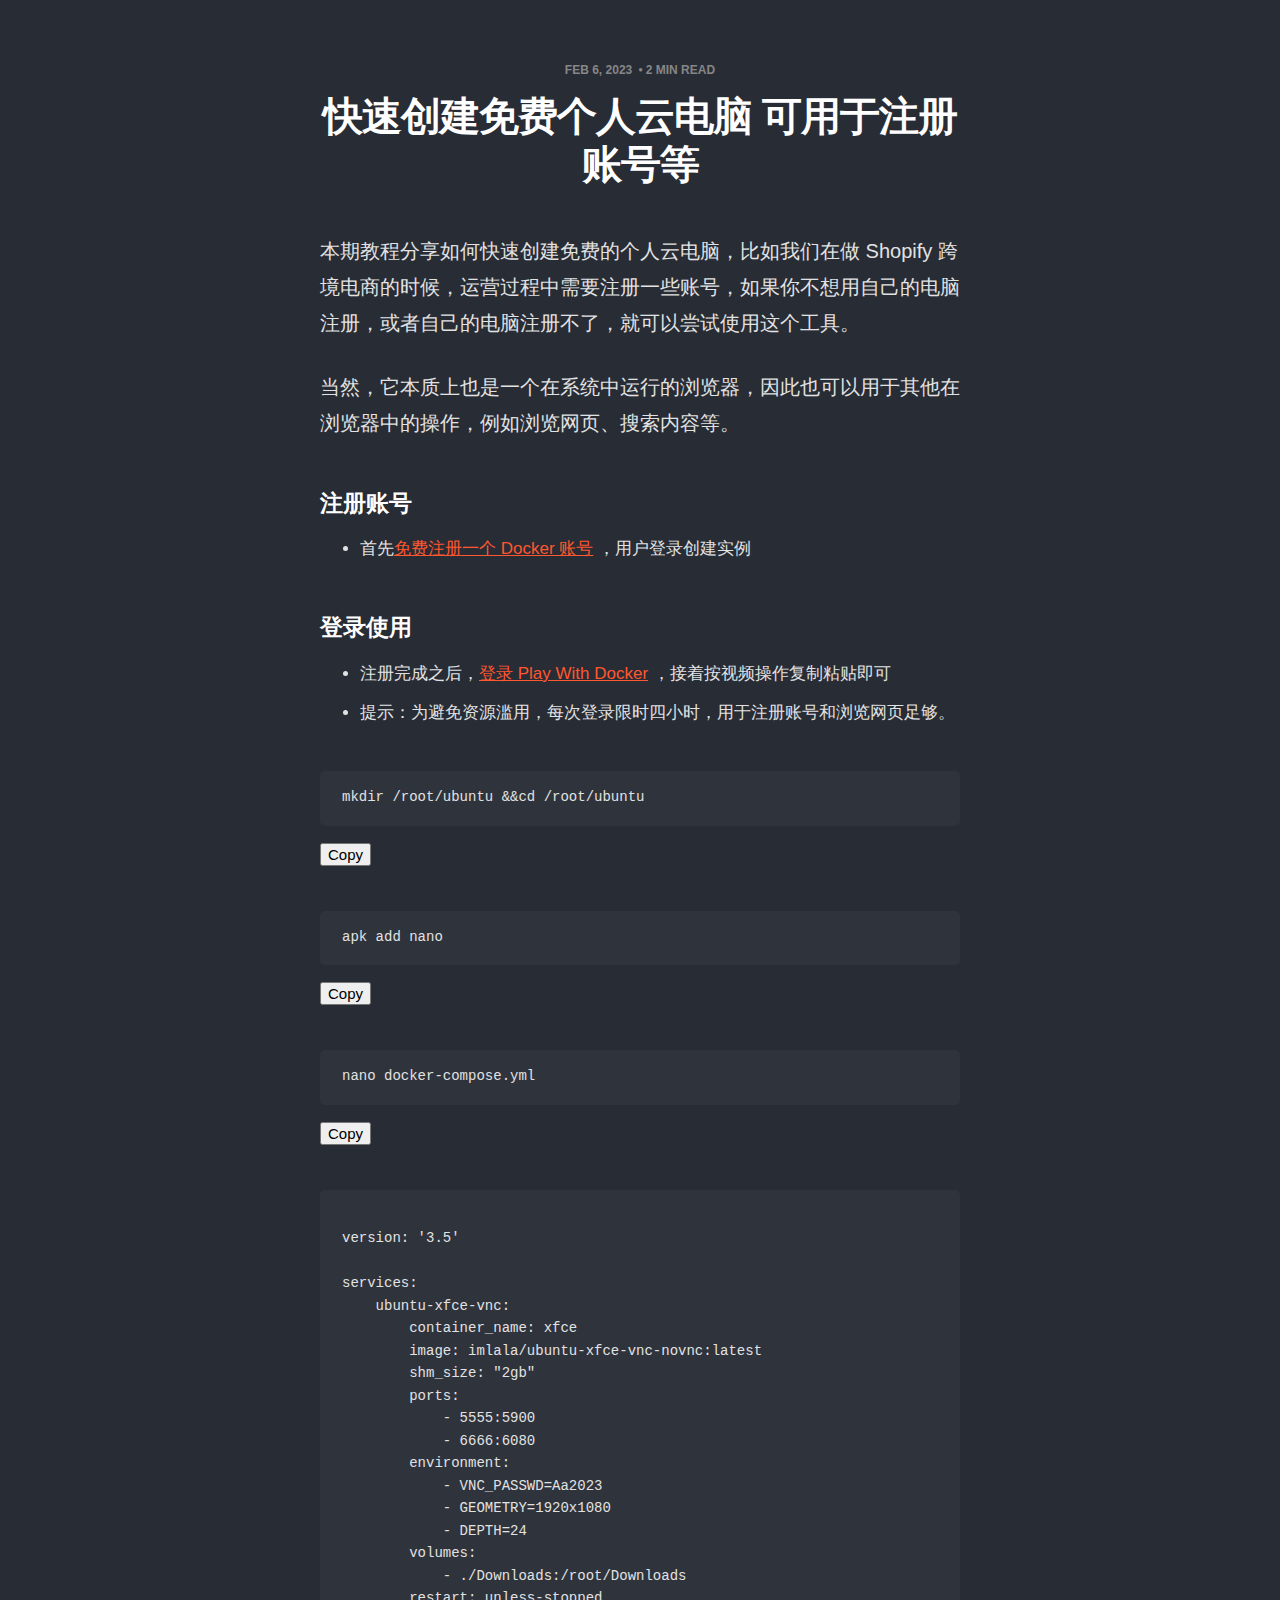
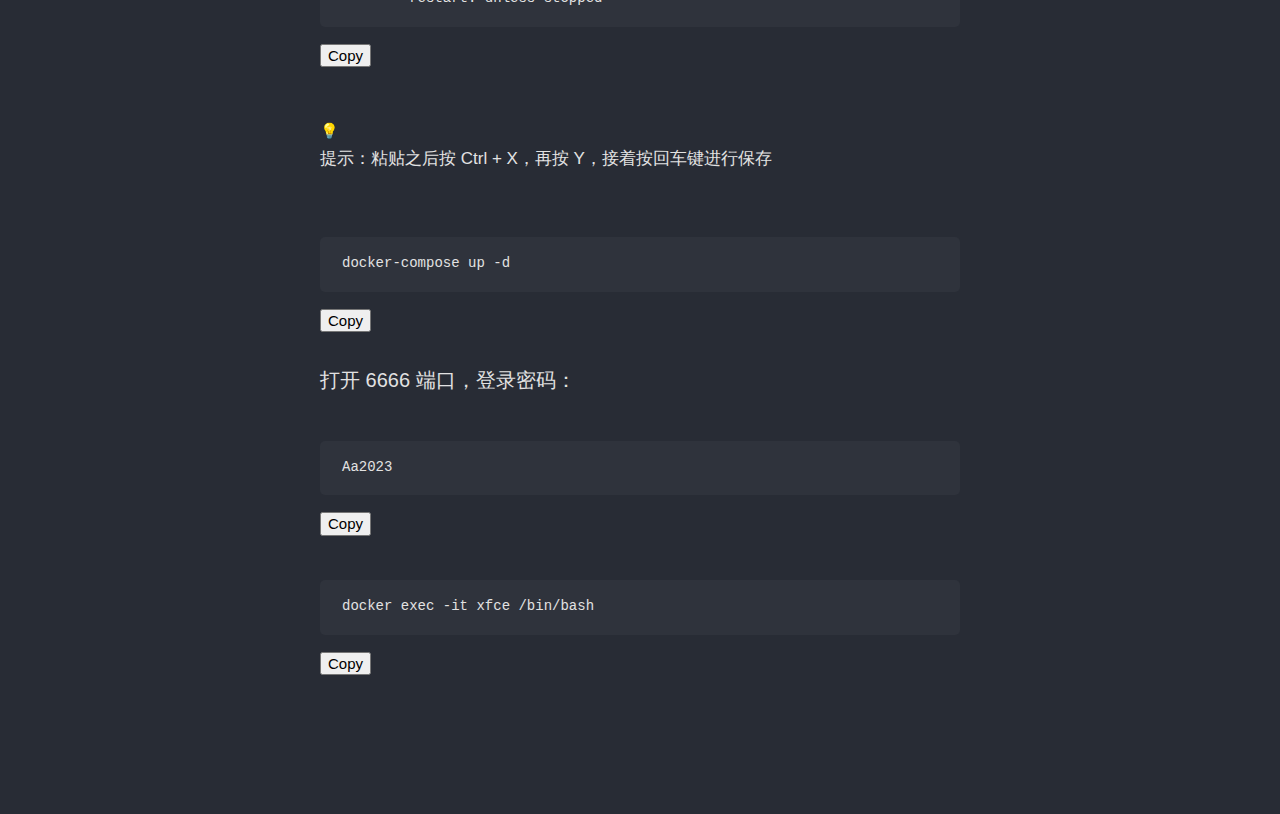
==== commit 855936d5: "Update dockerdesktop.html" ====
--- a/dockerdesktop.html
+++ b/dockerdesktop.html
@@ -1441,17 +1441,10 @@
                                     </li>
                                     <li>提示：为避免资源滥用，每次登录限时四小时，用于注册账号和浏览网页足够。</li>
                                 </ul>
-                                <pre>
-<code class="language-liquid">mkdir /root/ubuntu &amp;&amp;cd /root/ubuntu</code>
-                                </pre>
-                                <pre>
-<code class="language-liquid">apk add nano</code>
-                                </pre>
-                                <pre>
-<code class="language-liquid">nano docker-compose.yml</code>
-                                </pre>
-                                <pre>
-<code class="language-liquid">
+<pre><code class="language-liquid">mkdir /root/ubuntu &amp;&amp;cd /root/ubuntu</code></pre>
+<pre><code class="language-liquid">apk add nano</code></pre>
+<pre><code class="language-liquid">nano docker-compose.yml</code></pre>
+<pre><code class="language-liquid">
 version: '3.5'
 
 services:
@@ -1468,23 +1461,20 @@
             - DEPTH=24
         volumes: 
             - ./Downloads:/root/Downloads
-        restart: unless-stopped</code>
-                                </pre>
+        restart: unless-stopped</code></pre>
+                                
                                 <div class="kg-card kg-callout-card kg-callout-card-grey">
                                     <div class="kg-callout-emoji">💡</div>
                                     <div class="kg-callout-text">提示：粘贴之后按 Ctrl + X，再按 Y，接着按回车键进行保存</div>
                                 </div>
                                 <pre>
-<code class="language-liquid">docker-compose up -d</code>
-                                </pre>
+<code class="language-liquid">docker-compose up -d</code> </pre>
                                 <p>打开 6666 端口，登录密码：</p>
-                                <pre>
-<code class="language-liquid">Aa2023</code>
-                                </pre>
+                                
+                                <pre><code class="language-liquid">Aa2023</code></pre>
                             
                                                                 <pre>
-<code class="language-liquid">docker exec -it xfce /bin/bash</code>
-                                </pre>
+<code class="language-liquid">docker exec -it xfce /bin/bash</code></pre>
 
                             </div>
                             <footer class="single-footer container medium">
